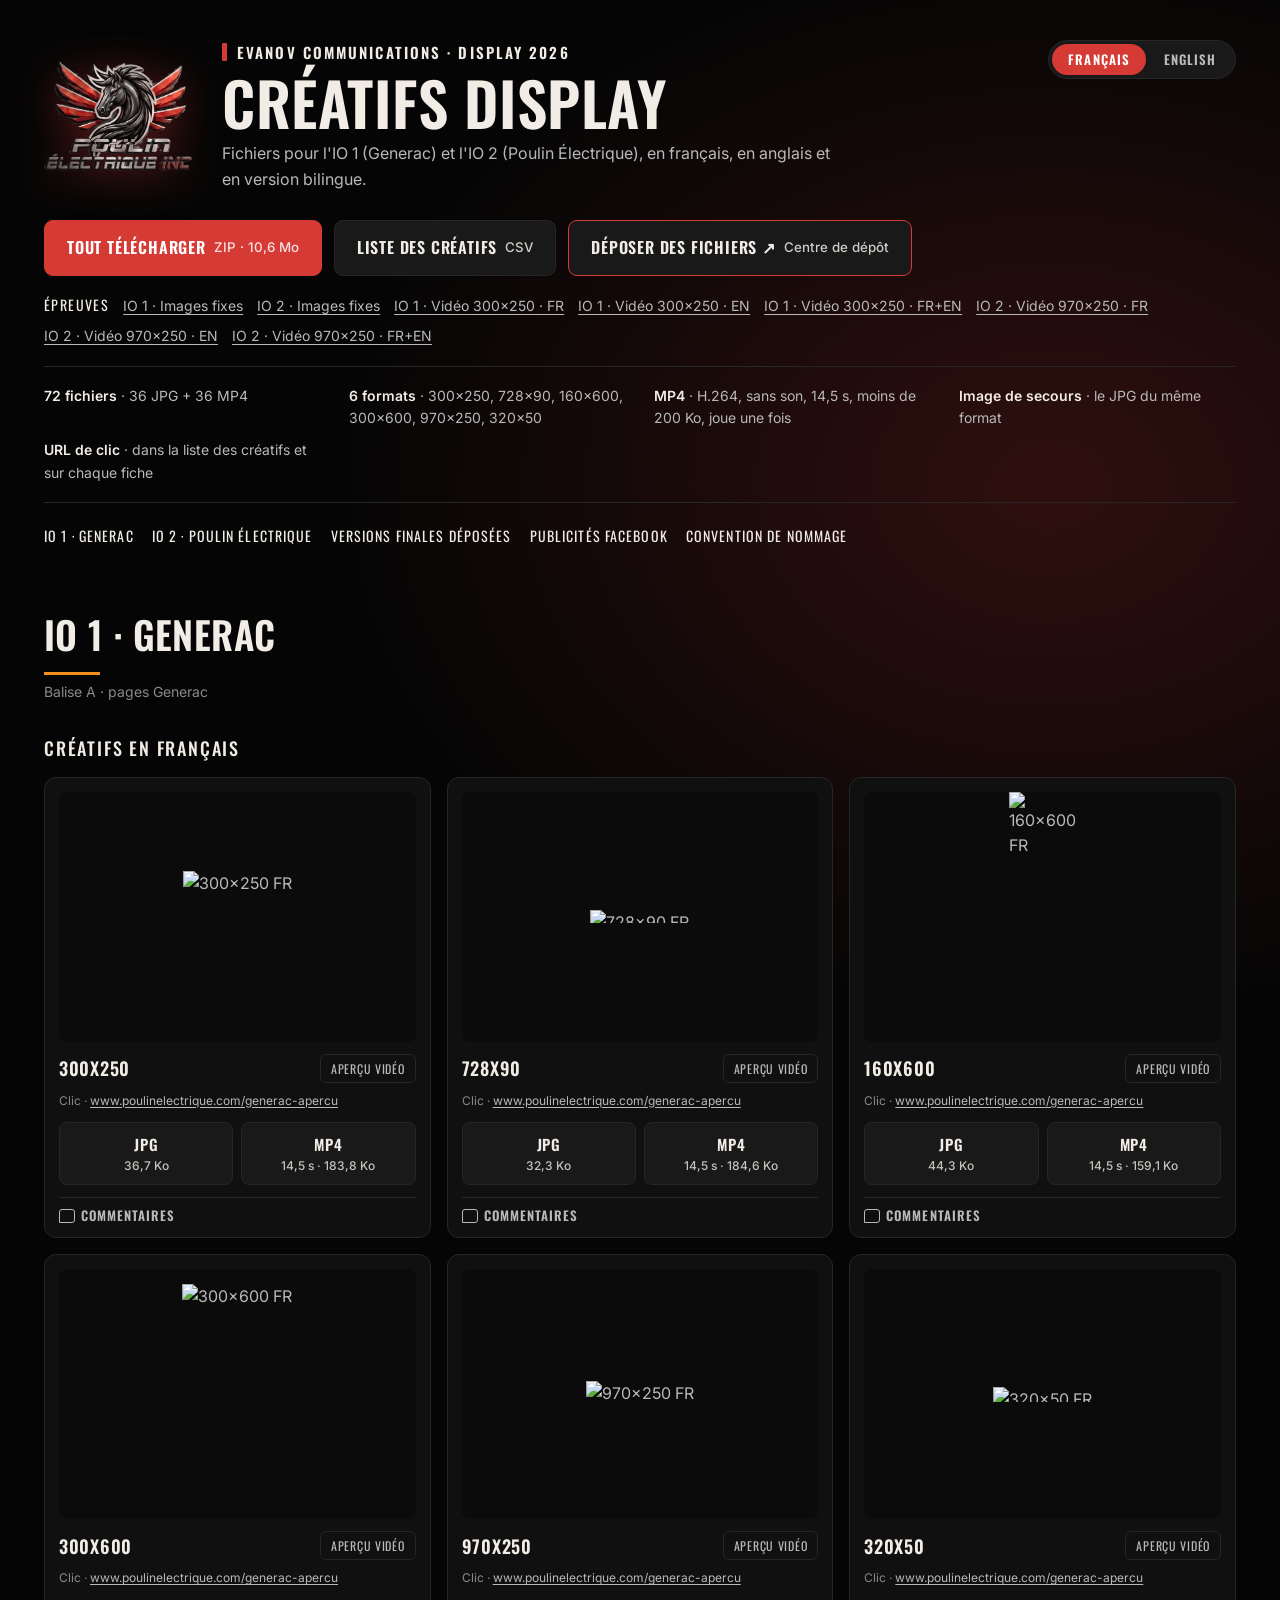
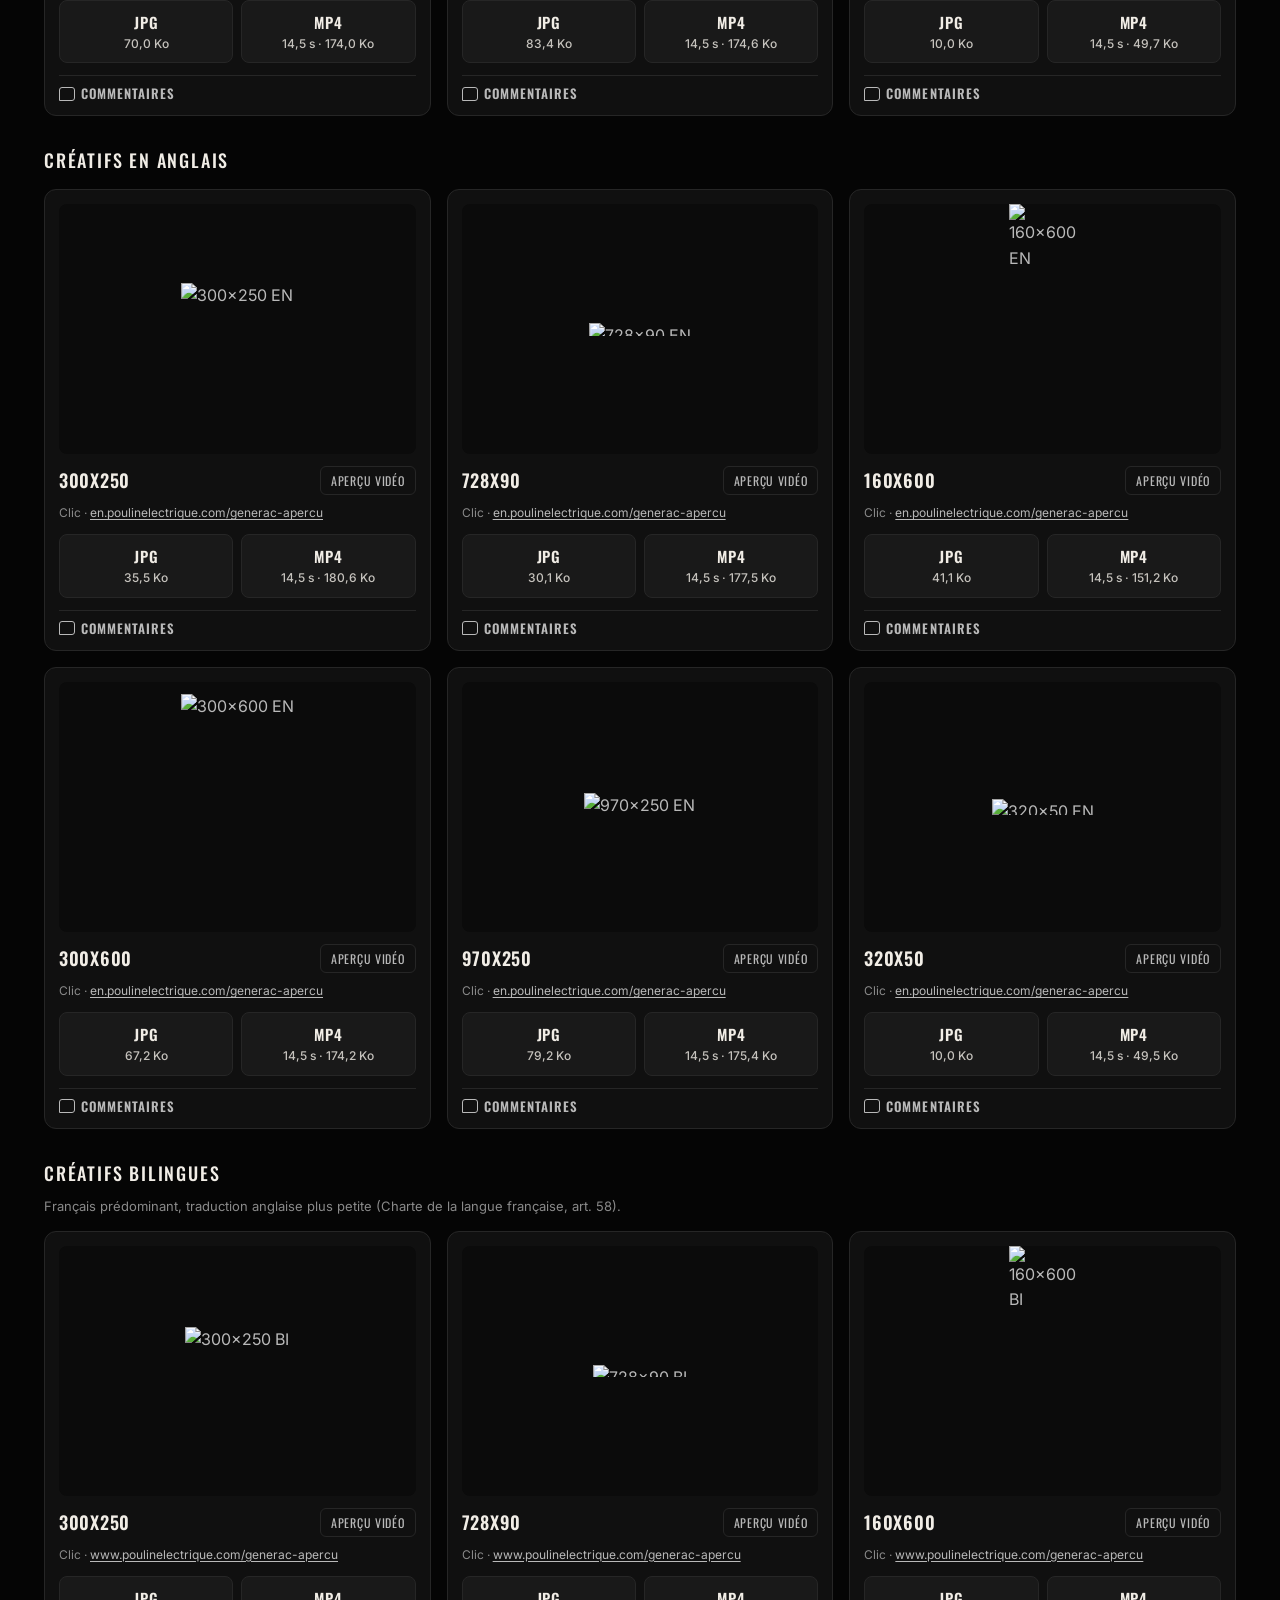
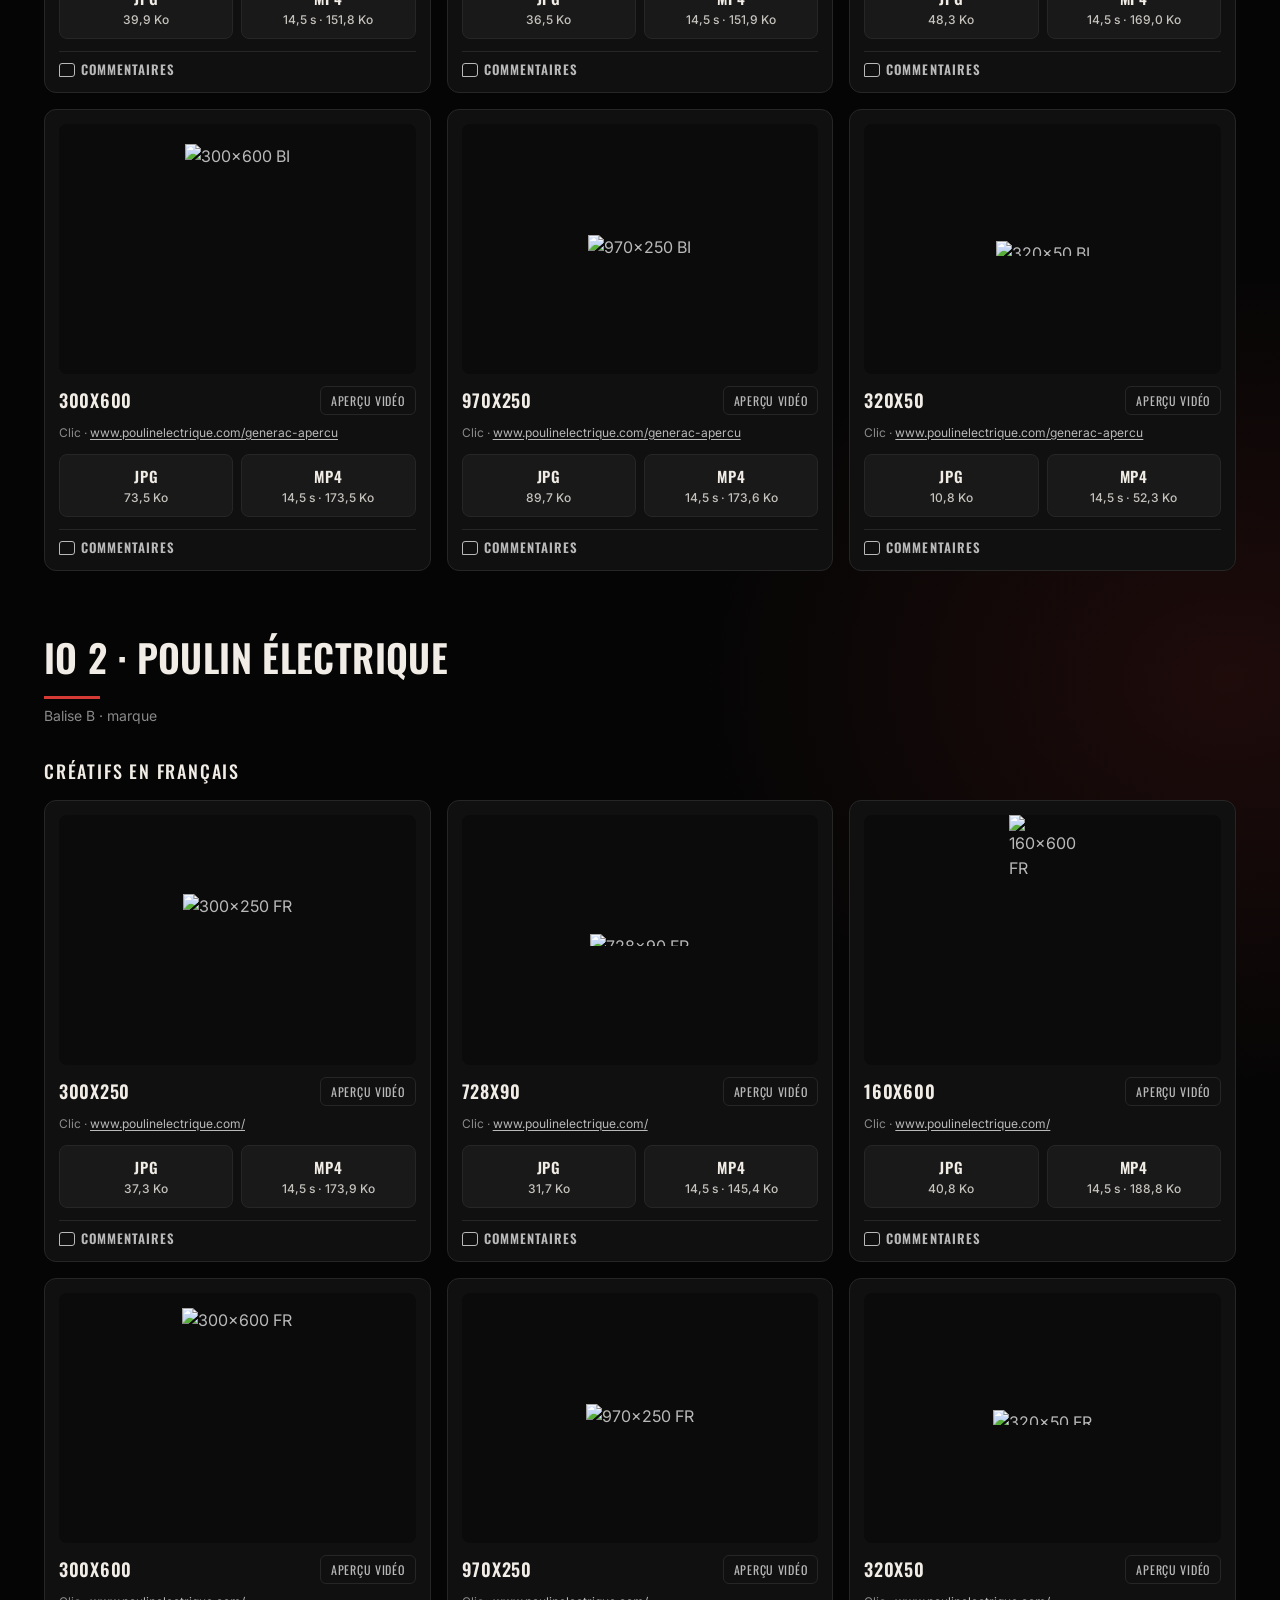
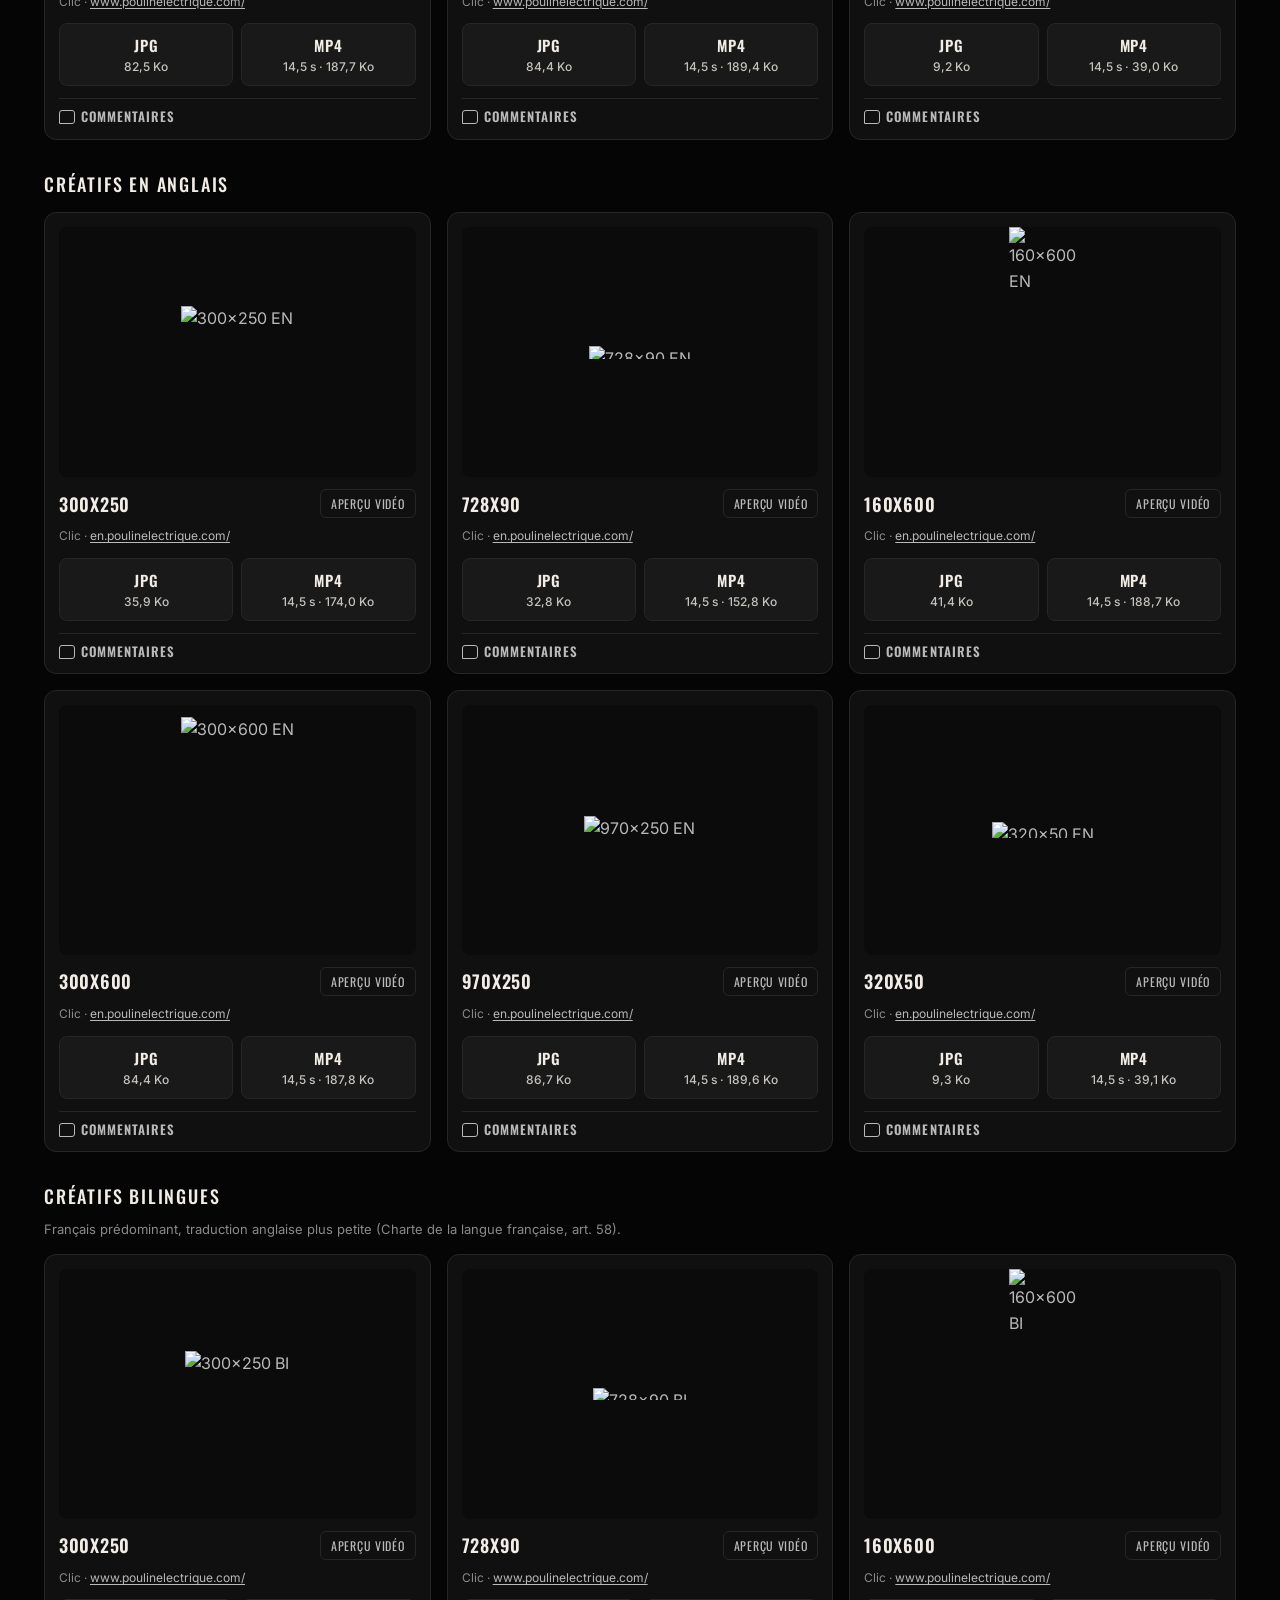
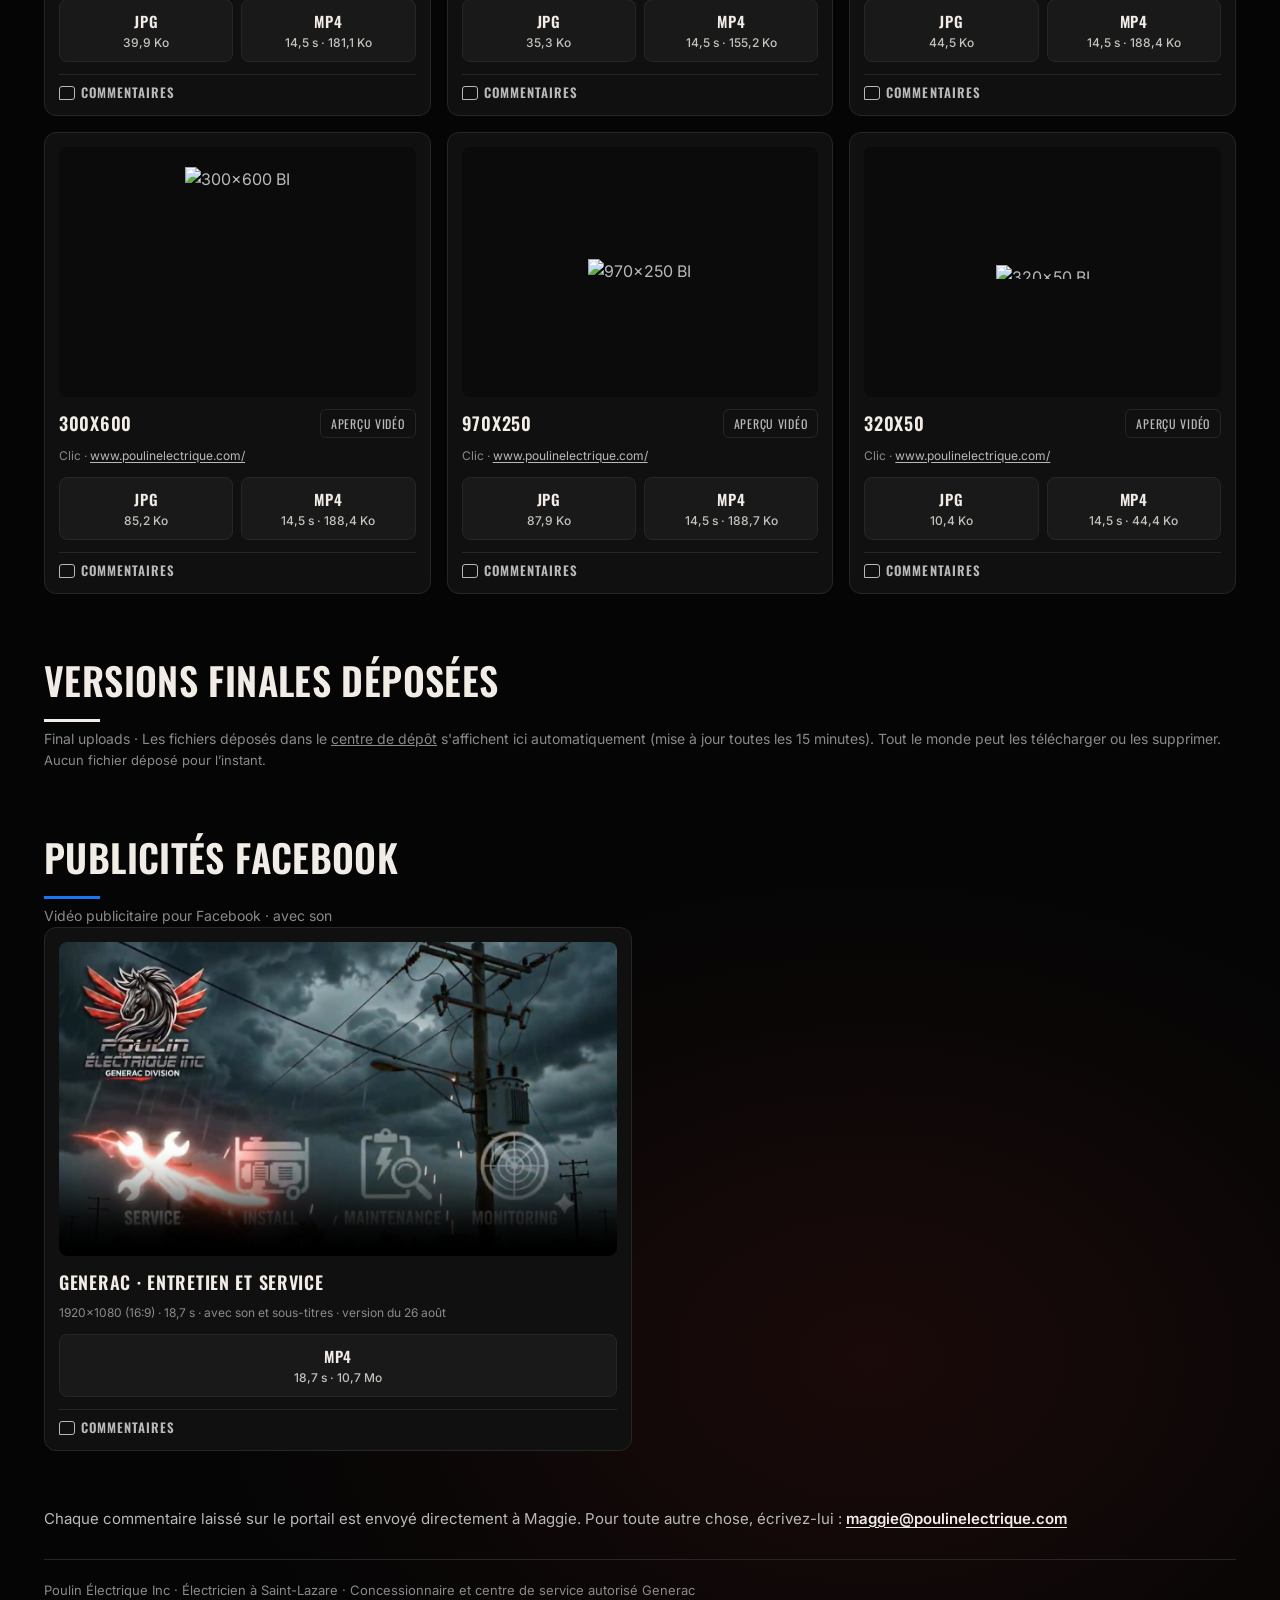
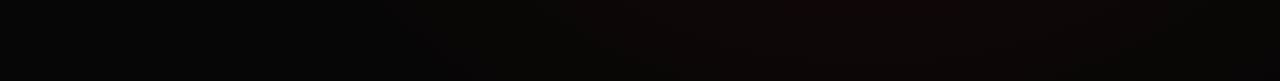
==== index.html @ f5dd73fe "Point the upload buttons and the sync to the new Nextcloud link Co-Authored-By: Claude Opus 5.5 <nor" ====
<!doctype html>
<html lang="fr-CA">
<head>
<meta charset="utf-8">
<meta name="viewport" content="width=device-width, initial-scale=1">
<meta name="robots" content="noindex, nofollow">
<title>Créatifs Evanov · Poulin Électrique Inc</title>
<link rel="alternate" hreflang="fr-CA" href="https://evanov.poulinelectrique.com/">
<link rel="alternate" hreflang="en-CA" href="https://evanov.poulinelectrique.com/en/">
<link rel="preconnect" href="https://fonts.googleapis.com">
<link rel="preconnect" href="https://fonts.gstatic.com" crossorigin>
<link href="https://fonts.googleapis.com/css2?family=Inter:wght@400;500;600&family=Oswald:wght@500;600&display=swap" rel="stylesheet">
<style>
:root{--pei-black:#050505;--pei-black-2:#0B0B0B;--pei-panel:#101010;--pei-panel-2:#161616;--pei-border:#262626;
--pei-red:#D63A34;--pei-red-dark:#B32B26;--pei-cream:#F1EDE6;--pei-text:#B9B9B9;--pei-muted:#8A8A8A;--gen-logo:#F48F20}
*{box-sizing:border-box;margin:0;padding:0}
[hidden]{display:none!important}
html{background:var(--pei-black)}
body{min-height:100vh;color:var(--pei-text);font:16px/1.6 Inter,system-ui,sans-serif;background:
 radial-gradient(1200px 900px at 82% 6%,rgba(214,58,52,.20),transparent 60%),
 radial-gradient(900px 700px at 96% 48%,rgba(214,58,52,.12),transparent 60%),
 radial-gradient(1100px 800px at 68% 96%,rgba(214,58,52,.10),transparent 60%),var(--pei-black);background-attachment:scroll}
a{color:inherit}
.wrap{max-width:1240px;margin:0 auto;padding:40px 24px 80px}
h1,h2,h3,.size,.btn,.dl a,.play{font-family:Oswald,sans-serif;text-transform:uppercase;letter-spacing:.01em}
.top{display:flex;gap:28px;align-items:center;flex-wrap:wrap;margin-bottom:28px}
.top img{width:150px;height:auto;filter:drop-shadow(0 6px 22px rgba(214,58,52,.35))}
.kicker{font-family:Oswald,sans-serif;font-weight:600;font-size:15px;letter-spacing:.14em;text-transform:uppercase;color:var(--pei-cream);display:flex;align-items:center;gap:10px}
.kicker::before{content:"";width:5px;height:18px;background:var(--pei-red);border-radius:1px}
h1{font-weight:600;color:var(--pei-cream);font-size:clamp(34px,5vw,60px);line-height:1.05;margin:6px 0 8px}
.lead{max-width:62ch;color:var(--pei-text)}
.en{color:var(--pei-muted)}
.actions{display:flex;flex-wrap:wrap;gap:12px;margin:26px 0 18px}
.btn{display:inline-flex;align-items:center;gap:8px;padding:14px 22px;border-radius:9px;font-weight:600;letter-spacing:.05em;font-size:16px;text-decoration:none;border:1px solid var(--pei-border);background:#191919;color:var(--pei-cream);transition:background .15s}
.btn:hover{background:var(--pei-panel-2)}
.btn.primary{background:var(--pei-red);border-color:var(--pei-red);color:#fff}
.btn.primary:hover{background:var(--pei-red-dark)}
.btn.upload-btn{border-color:var(--pei-red)}
.btn small{font-family:Inter,sans-serif;text-transform:none;letter-spacing:0;font-weight:500;opacity:.85}
.specs{display:grid;grid-template-columns:repeat(auto-fit,minmax(230px,1fr));gap:10px 28px;margin:8px 0 8px;padding:18px 0;border-top:1px solid var(--pei-border);border-bottom:1px solid var(--pei-border);list-style:none;font-size:14px}
.specs b{color:var(--pei-cream);font-weight:600}
nav.jump{display:flex;flex-wrap:wrap;gap:8px 18px;margin:22px 0 0;font-family:Oswald,sans-serif;text-transform:uppercase;letter-spacing:.08em;font-size:14px}
nav.jump a{text-decoration:none;color:var(--pei-cream)} nav.jump a:hover{color:var(--pei-red)}
.io{margin-top:56px}
.io-head h2{color:var(--pei-cream);font-weight:600;font-size:clamp(26px,3vw,38px)}
#io1 .io-head h2::after{content:"";display:block;width:56px;height:3px;background:var(--gen-logo);margin-top:8px}
#io2 .io-head h2::after{content:"";display:block;width:56px;height:3px;background:var(--pei-red);margin-top:8px}
.io-head p{color:var(--pei-muted);font-size:14px;margin-top:6px}
.lang h3{color:var(--pei-cream);font-weight:500;font-size:18px;letter-spacing:.1em;margin:30px 0 14px}
.grid{display:grid;grid-template-columns:repeat(auto-fill,minmax(290px,1fr));gap:16px}
.card{background:var(--pei-panel);border:1px solid var(--pei-border);border-radius:12px;padding:14px;display:flex;flex-direction:column;gap:12px}
.frame{height:250px;display:flex;align-items:center;justify-content:center;background:var(--pei-black-2);border-radius:8px;overflow:hidden}
.frame img,.frame video{display:block;max-width:100%;max-height:100%;width:auto;height:auto}
.meta{display:flex;justify-content:space-between;align-items:center;gap:10px}
.size{color:var(--pei-cream);font-weight:600;font-size:18px;letter-spacing:.04em}
.play{background:none;border:1px solid var(--pei-border);color:var(--pei-text);border-radius:6px;padding:5px 10px;font-size:12px;letter-spacing:.06em;cursor:pointer}
.play:hover,.play[aria-pressed="true"]{border-color:var(--pei-red);color:var(--pei-cream)}
.play .en{color:inherit;opacity:.7}
.dl{display:grid;grid-template-columns:1fr 1fr;gap:8px}
.dl a{display:flex;flex-direction:column;align-items:center;padding:9px 6px;border-radius:8px;background:#191919;border:1px solid var(--pei-border);text-decoration:none;color:var(--pei-cream);font-weight:600;font-size:15px;letter-spacing:.05em;transition:background .15s}
.dl a:hover{background:var(--pei-red);border-color:var(--pei-red);color:#fff}
.dl .del{display:flex;flex-direction:column;align-items:center;padding:9px 6px;border-radius:8px;background:none;border:1px solid var(--pei-border);color:var(--pei-text);font:600 15px/1.6 Oswald,sans-serif;text-transform:uppercase;letter-spacing:.05em;cursor:pointer;transition:color .15s,border-color .15s}
.dl .del:hover{border-color:var(--pei-red);color:var(--pei-red)}
.dl .del:disabled{opacity:.6;cursor:default}
.dl small{font-family:Inter,sans-serif;text-transform:none;letter-spacing:0;font-weight:500;font-size:12px;color:inherit;opacity:.8}
a:focus-visible,button:focus-visible{outline:2px solid var(--pei-cream);outline-offset:3px}
footer{margin-top:28px;padding-top:20px;border-top:1px solid var(--pei-border);font-size:13px;color:var(--pei-muted)}
@media (max-width:640px){.btn{flex-direction:column;align-items:flex-start;gap:2px}.wrap{padding:28px 16px 64px}.top img{width:110px}.grid{grid-template-columns:1fr}.frame{height:220px}}

.lang-toggle{margin-left:auto;align-self:flex-start;display:inline-flex;gap:2px;padding:3px;border:1px solid var(--pei-border);background:#191919;border-radius:999px}
.lang-toggle a{flex:1;text-align:center;font:600 13px/1 Oswald,sans-serif;text-transform:uppercase;letter-spacing:.08em;color:var(--pei-text);text-decoration:none;border-radius:999px;padding:9px 16px;transition:background .15s,color .15s}
.lang-toggle a:hover{color:var(--pei-cream)}
.lang-toggle a[aria-current="page"]{background:var(--pei-red);color:#fff}
.contact-note{margin-top:56px;font-size:15px;color:var(--pei-text)}
.contact-note a{color:var(--pei-cream);font-weight:600;text-underline-offset:3px;overflow-wrap:anywhere}
.contact-note a:hover{color:var(--pei-red)}
@media (max-width:640px){.lang-toggle{width:100%;margin-left:0}}
.proofs{display:flex;flex-wrap:wrap;gap:8px 14px;align-items:baseline;margin:0 0 18px;font-size:14px}
.proofs span{font-family:Oswald,sans-serif;text-transform:uppercase;letter-spacing:.1em;color:var(--pei-cream)}
.proofs a{color:var(--pei-text);text-underline-offset:3px}
.proofs a:hover{color:var(--pei-cream)}
.click{font-size:12px;color:var(--pei-muted);overflow-wrap:anywhere;margin-top:-4px}
.click a{color:var(--pei-text);text-underline-offset:2px}
.note{font-size:13px;color:var(--pei-muted);margin:-6px 0 14px}
#final .io-head h2::after{content:"";display:block;width:56px;height:3px;background:var(--pei-cream);margin-top:8px}
#facebook .io-head h2::after{content:"";display:block;width:56px;height:3px;background:#1877F2;margin-top:8px}
.grid.wide{grid-template-columns:repeat(auto-fill,minmax(min(100%,460px),1fr))}
.grid>.note{grid-column:1/-1;margin:0}
.frame.wide{height:auto;aspect-ratio:16/9}
.frame.wide video{width:100%;height:100%;object-fit:contain}
.frame .ext{font:600 30px/1 Oswald,sans-serif;text-transform:uppercase;letter-spacing:.06em;color:var(--pei-muted)}
.fname{color:var(--pei-cream);font-weight:600;font-size:15px;overflow-wrap:anywhere}
.finfo{font-size:12px;color:var(--pei-muted);margin-top:-6px}
.dl.one{grid-template-columns:1fr}
</style>
<link rel="stylesheet" href="assets/comments.css">
<script>
// Language: ?lang=fr|en first, then the choice saved by the toggle, otherwise French.
(() => {
  let l = new URLSearchParams(location.search).get('lang');
  if (l !== 'fr' && l !== 'en') try { l = localStorage.getItem('evanov-lang'); } catch (e) {}
  if (l === 'en') location.replace('en/' + location.hash);
})();
</script>
</head>
<body>
<main class="wrap">
  <div class="top">
    <img src="assets/PEI_Logo-Horse.png" alt="Poulin Électrique Inc">
    <div>
      <p class="kicker">Evanov Communications · Display 2026</p>
      <h1>Créatifs display</h1>
      <p class="lead">Fichiers pour l'IO 1 (Generac) et l'IO 2 (Poulin Électrique), en français, en anglais et en version bilingue.</p>
    </div>
    <nav class="lang-toggle" aria-label="Langue / Language">
      <a href="./" hreflang="fr" lang="fr" data-lang="fr" aria-current="page">Français</a>
      <a href="en/" hreflang="en" lang="en" data-lang="en">English</a>
    </nav>
  </div>

  <div class="actions">
    <a class="btn primary" href="PEI_Evanov_Display_2026-10.zip" download>Tout télécharger <small>ZIP · 10,6 Mo</small></a>
    <a class="btn" href="PEI_Evanov_FR_CreativeList.csv" download>Liste des créatifs <small>CSV</small></a>
    <a class="btn upload-btn" href="https://portail.poulinelectrique.com/s/enEReEKwoagQmYc" target="_blank" rel="noopener">Déposer des fichiers ↗ <small>Centre de dépôt</small></a>
  </div>
  <p class="proofs"><span>Épreuves</span> <a href="Proofs/PEI_IO1-Generac_Proof-Static.jpg" target="_blank" rel="noopener">IO 1 · Images fixes</a> <a href="Proofs/PEI_IO2-Poulin_Proof-Static.jpg" target="_blank" rel="noopener">IO 2 · Images fixes</a> <a href="Proofs/PEI_IO1-Generac_FR_300x250_Proof-Video.jpg" target="_blank" rel="noopener">IO 1 · Vidéo 300x250 · FR</a> <a href="Proofs/PEI_IO1-Generac_EN_300x250_Proof-Video.jpg" target="_blank" rel="noopener">IO 1 · Vidéo 300x250 · EN</a> <a href="Proofs/PEI_IO1-Generac_BI_300x250_Proof-Video.jpg" target="_blank" rel="noopener">IO 1 · Vidéo 300x250 · FR+EN</a> <a href="Proofs/PEI_IO2-Poulin_FR_970x250_Proof-Video.jpg" target="_blank" rel="noopener">IO 2 · Vidéo 970x250 · FR</a> <a href="Proofs/PEI_IO2-Poulin_EN_970x250_Proof-Video.jpg" target="_blank" rel="noopener">IO 2 · Vidéo 970x250 · EN</a> <a href="Proofs/PEI_IO2-Poulin_BI_970x250_Proof-Video.jpg" target="_blank" rel="noopener">IO 2 · Vidéo 970x250 · FR+EN</a></p>

  <ul class="specs"><li><b>72 fichiers</b> · 36 JPG + 36 MP4</li><li><b>6 formats</b> · 300×250, 728×90, 160×600, 300×600, 970×250, 320×50</li><li><b>MP4</b> · H.264, sans son, 14,5 s, moins de 200 Ko, joue une fois</li><li><b>Image de secours</b> · le JPG du même format</li><li><b>URL de clic</b> · dans la liste des créatifs et sur chaque fiche</li></ul>

  <nav class="jump" aria-label="Sections"><a href="#io1">IO 1 · Generac</a><a href="#io2">IO 2 · Poulin Électrique</a><a href="#final">Versions finales déposées</a><a href="#facebook">Publicités Facebook</a><a href="versions-finales/#nommage">Convention de nommage</a></nav>

  <section class="io" id="io1">
    <header class="io-head"><h2>IO 1 · Generac</h2><p>Balise A · pages Generac</p></header>
    <section class="lang">
      <h3>Créatifs en français</h3>
      <div class="grid">
      <article class="card">
        <div class="frame">
          <img src="Static/IO1-Generac/PEI_IO1-Generac_FR_300x250.jpg" width="300" height="250" alt="300x250 FR" loading="lazy">
          <video src="Video-MP4/IO1-Generac/PEI_IO1-Generac_FR_300x250.mp4" poster="Static/IO1-Generac/PEI_IO1-Generac_FR_300x250.jpg" width="300" height="250" preload="none" muted playsinline controls hidden></video>
        </div>
        <div class="meta">
          <span class="size">300x250</span>
          <button class="play" type="button" aria-pressed="false">Aperçu vidéo</button>
        </div>
        <p class="click">Clic · <a href="https://www.poulinelectrique.com/generac-apercu?utm_source=evanov&amp;utm_medium=display&amp;utm_campaign=io1-generac-fr&amp;utm_content=static-300x250" target="_blank" rel="noopener">www.poulinelectrique.com/generac-apercu</a></p>
        <div class="dl">
          <a href="Static/IO1-Generac/PEI_IO1-Generac_FR_300x250.jpg" download>JPG <small>36,7 Ko</small></a>
          <a href="Video-MP4/IO1-Generac/PEI_IO1-Generac_FR_300x250.mp4" download>MP4 <small>14,5 s · 183,8 Ko</small></a>
        </div>
      </article>
      <article class="card">
        <div class="frame">
          <img src="Static/IO1-Generac/PEI_IO1-Generac_FR_728x90.jpg" width="728" height="90" alt="728x90 FR" loading="lazy">
          <video src="Video-MP4/IO1-Generac/PEI_IO1-Generac_FR_728x90.mp4" poster="Static/IO1-Generac/PEI_IO1-Generac_FR_728x90.jpg" width="728" height="90" preload="none" muted playsinline controls hidden></video>
        </div>
        <div class="meta">
          <span class="size">728x90</span>
          <button class="play" type="button" aria-pressed="false">Aperçu vidéo</button>
        </div>
        <p class="click">Clic · <a href="https://www.poulinelectrique.com/generac-apercu?utm_source=evanov&amp;utm_medium=display&amp;utm_campaign=io1-generac-fr&amp;utm_content=static-728x90" target="_blank" rel="noopener">www.poulinelectrique.com/generac-apercu</a></p>
        <div class="dl">
          <a href="Static/IO1-Generac/PEI_IO1-Generac_FR_728x90.jpg" download>JPG <small>32,3 Ko</small></a>
          <a href="Video-MP4/IO1-Generac/PEI_IO1-Generac_FR_728x90.mp4" download>MP4 <small>14,5 s · 184,6 Ko</small></a>
        </div>
      </article>
      <article class="card">
        <div class="frame">
          <img src="Static/IO1-Generac/PEI_IO1-Generac_FR_160x600.jpg" width="160" height="600" alt="160x600 FR" loading="lazy">
          <video src="Video-MP4/IO1-Generac/PEI_IO1-Generac_FR_160x600.mp4" poster="Static/IO1-Generac/PEI_IO1-Generac_FR_160x600.jpg" width="160" height="600" preload="none" muted playsinline controls hidden></video>
        </div>
        <div class="meta">
          <span class="size">160x600</span>
          <button class="play" type="button" aria-pressed="false">Aperçu vidéo</button>
        </div>
        <p class="click">Clic · <a href="https://www.poulinelectrique.com/generac-apercu?utm_source=evanov&amp;utm_medium=display&amp;utm_campaign=io1-generac-fr&amp;utm_content=static-160x600" target="_blank" rel="noopener">www.poulinelectrique.com/generac-apercu</a></p>
        <div class="dl">
          <a href="Static/IO1-Generac/PEI_IO1-Generac_FR_160x600.jpg" download>JPG <small>44,3 Ko</small></a>
          <a href="Video-MP4/IO1-Generac/PEI_IO1-Generac_FR_160x600.mp4" download>MP4 <small>14,5 s · 159,1 Ko</small></a>
        </div>
      </article>
      <article class="card">
        <div class="frame">
          <img src="Static/IO1-Generac/PEI_IO1-Generac_FR_300x600.jpg" width="300" height="600" alt="300x600 FR" loading="lazy">
          <video src="Video-MP4/IO1-Generac/PEI_IO1-Generac_FR_300x600.mp4" poster="Static/IO1-Generac/PEI_IO1-Generac_FR_300x600.jpg" width="300" height="600" preload="none" muted playsinline controls hidden></video>
        </div>
        <div class="meta">
          <span class="size">300x600</span>
          <button class="play" type="button" aria-pressed="false">Aperçu vidéo</button>
        </div>
        <p class="click">Clic · <a href="https://www.poulinelectrique.com/generac-apercu?utm_source=evanov&amp;utm_medium=display&amp;utm_campaign=io1-generac-fr&amp;utm_content=static-300x600" target="_blank" rel="noopener">www.poulinelectrique.com/generac-apercu</a></p>
        <div class="dl">
          <a href="Static/IO1-Generac/PEI_IO1-Generac_FR_300x600.jpg" download>JPG <small>70,0 Ko</small></a>
          <a href="Video-MP4/IO1-Generac/PEI_IO1-Generac_FR_300x600.mp4" download>MP4 <small>14,5 s · 174,0 Ko</small></a>
        </div>
      </article>
      <article class="card">
        <div class="frame">
          <img src="Static/IO1-Generac/PEI_IO1-Generac_FR_970x250.jpg" width="970" height="250" alt="970x250 FR" loading="lazy">
          <video src="Video-MP4/IO1-Generac/PEI_IO1-Generac_FR_970x250.mp4" poster="Static/IO1-Generac/PEI_IO1-Generac_FR_970x250.jpg" width="970" height="250" preload="none" muted playsinline controls hidden></video>
        </div>
        <div class="meta">
          <span class="size">970x250</span>
          <button class="play" type="button" aria-pressed="false">Aperçu vidéo</button>
        </div>
        <p class="click">Clic · <a href="https://www.poulinelectrique.com/generac-apercu?utm_source=evanov&amp;utm_medium=display&amp;utm_campaign=io1-generac-fr&amp;utm_content=static-970x250" target="_blank" rel="noopener">www.poulinelectrique.com/generac-apercu</a></p>
        <div class="dl">
          <a href="Static/IO1-Generac/PEI_IO1-Generac_FR_970x250.jpg" download>JPG <small>83,4 Ko</small></a>
          <a href="Video-MP4/IO1-Generac/PEI_IO1-Generac_FR_970x250.mp4" download>MP4 <small>14,5 s · 174,6 Ko</small></a>
        </div>
      </article>
      <article class="card">
        <div class="frame">
          <img src="Static/IO1-Generac/PEI_IO1-Generac_FR_320x50.jpg" width="320" height="50" alt="320x50 FR" loading="lazy">
          <video src="Video-MP4/IO1-Generac/PEI_IO1-Generac_FR_320x50.mp4" poster="Static/IO1-Generac/PEI_IO1-Generac_FR_320x50.jpg" width="320" height="50" preload="none" muted playsinline controls hidden></video>
        </div>
        <div class="meta">
          <span class="size">320x50</span>
          <button class="play" type="button" aria-pressed="false">Aperçu vidéo</button>
        </div>
        <p class="click">Clic · <a href="https://www.poulinelectrique.com/generac-apercu?utm_source=evanov&amp;utm_medium=display&amp;utm_campaign=io1-generac-fr&amp;utm_content=static-320x50" target="_blank" rel="noopener">www.poulinelectrique.com/generac-apercu</a></p>
        <div class="dl">
          <a href="Static/IO1-Generac/PEI_IO1-Generac_FR_320x50.jpg" download>JPG <small>10,0 Ko</small></a>
          <a href="Video-MP4/IO1-Generac/PEI_IO1-Generac_FR_320x50.mp4" download>MP4 <small>14,5 s · 49,7 Ko</small></a>
        </div>
      </article>
      </div>
    </section>
    <section class="lang">
      <h3>Créatifs en anglais</h3>
      <div class="grid">
      <article class="card">
        <div class="frame">
          <img src="Static/IO1-Generac/PEI_IO1-Generac_EN_300x250.jpg" width="300" height="250" alt="300x250 EN" loading="lazy">
          <video src="Video-MP4/IO1-Generac/PEI_IO1-Generac_EN_300x250.mp4" poster="Static/IO1-Generac/PEI_IO1-Generac_EN_300x250.jpg" width="300" height="250" preload="none" muted playsinline controls hidden></video>
        </div>
        <div class="meta">
          <span class="size">300x250</span>
          <button class="play" type="button" aria-pressed="false">Aperçu vidéo</button>
        </div>
        <p class="click">Clic · <a href="https://en.poulinelectrique.com/generac-apercu?utm_source=evanov&amp;utm_medium=display&amp;utm_campaign=io1-generac-en&amp;utm_content=static-300x250" target="_blank" rel="noopener">en.poulinelectrique.com/generac-apercu</a></p>
        <div class="dl">
          <a href="Static/IO1-Generac/PEI_IO1-Generac_EN_300x250.jpg" download>JPG <small>35,5 Ko</small></a>
          <a href="Video-MP4/IO1-Generac/PEI_IO1-Generac_EN_300x250.mp4" download>MP4 <small>14,5 s · 180,6 Ko</small></a>
        </div>
      </article>
      <article class="card">
        <div class="frame">
          <img src="Static/IO1-Generac/PEI_IO1-Generac_EN_728x90.jpg" width="728" height="90" alt="728x90 EN" loading="lazy">
          <video src="Video-MP4/IO1-Generac/PEI_IO1-Generac_EN_728x90.mp4" poster="Static/IO1-Generac/PEI_IO1-Generac_EN_728x90.jpg" width="728" height="90" preload="none" muted playsinline controls hidden></video>
        </div>
        <div class="meta">
          <span class="size">728x90</span>
          <button class="play" type="button" aria-pressed="false">Aperçu vidéo</button>
        </div>
        <p class="click">Clic · <a href="https://en.poulinelectrique.com/generac-apercu?utm_source=evanov&amp;utm_medium=display&amp;utm_campaign=io1-generac-en&amp;utm_content=static-728x90" target="_blank" rel="noopener">en.poulinelectrique.com/generac-apercu</a></p>
        <div class="dl">
          <a href="Static/IO1-Generac/PEI_IO1-Generac_EN_728x90.jpg" download>JPG <small>30,1 Ko</small></a>
          <a href="Video-MP4/IO1-Generac/PEI_IO1-Generac_EN_728x90.mp4" download>MP4 <small>14,5 s · 177,5 Ko</small></a>
        </div>
      </article>
      <article class="card">
        <div class="frame">
          <img src="Static/IO1-Generac/PEI_IO1-Generac_EN_160x600.jpg" width="160" height="600" alt="160x600 EN" loading="lazy">
          <video src="Video-MP4/IO1-Generac/PEI_IO1-Generac_EN_160x600.mp4" poster="Static/IO1-Generac/PEI_IO1-Generac_EN_160x600.jpg" width="160" height="600" preload="none" muted playsinline controls hidden></video>
        </div>
        <div class="meta">
          <span class="size">160x600</span>
          <button class="play" type="button" aria-pressed="false">Aperçu vidéo</button>
        </div>
        <p class="click">Clic · <a href="https://en.poulinelectrique.com/generac-apercu?utm_source=evanov&amp;utm_medium=display&amp;utm_campaign=io1-generac-en&amp;utm_content=static-160x600" target="_blank" rel="noopener">en.poulinelectrique.com/generac-apercu</a></p>
        <div class="dl">
          <a href="Static/IO1-Generac/PEI_IO1-Generac_EN_160x600.jpg" download>JPG <small>41,1 Ko</small></a>
          <a href="Video-MP4/IO1-Generac/PEI_IO1-Generac_EN_160x600.mp4" download>MP4 <small>14,5 s · 151,2 Ko</small></a>
        </div>
      </article>
      <article class="card">
        <div class="frame">
          <img src="Static/IO1-Generac/PEI_IO1-Generac_EN_300x600.jpg" width="300" height="600" alt="300x600 EN" loading="lazy">
          <video src="Video-MP4/IO1-Generac/PEI_IO1-Generac_EN_300x600.mp4" poster="Static/IO1-Generac/PEI_IO1-Generac_EN_300x600.jpg" width="300" height="600" preload="none" muted playsinline controls hidden></video>
        </div>
        <div class="meta">
          <span class="size">300x600</span>
          <button class="play" type="button" aria-pressed="false">Aperçu vidéo</button>
        </div>
        <p class="click">Clic · <a href="https://en.poulinelectrique.com/generac-apercu?utm_source=evanov&amp;utm_medium=display&amp;utm_campaign=io1-generac-en&amp;utm_content=static-300x600" target="_blank" rel="noopener">en.poulinelectrique.com/generac-apercu</a></p>
        <div class="dl">
          <a href="Static/IO1-Generac/PEI_IO1-Generac_EN_300x600.jpg" download>JPG <small>67,2 Ko</small></a>
          <a href="Video-MP4/IO1-Generac/PEI_IO1-Generac_EN_300x600.mp4" download>MP4 <small>14,5 s · 174,2 Ko</small></a>
        </div>
      </article>
      <article class="card">
        <div class="frame">
          <img src="Static/IO1-Generac/PEI_IO1-Generac_EN_970x250.jpg" width="970" height="250" alt="970x250 EN" loading="lazy">
          <video src="Video-MP4/IO1-Generac/PEI_IO1-Generac_EN_970x250.mp4" poster="Static/IO1-Generac/PEI_IO1-Generac_EN_970x250.jpg" width="970" height="250" preload="none" muted playsinline controls hidden></video>
        </div>
        <div class="meta">
          <span class="size">970x250</span>
          <button class="play" type="button" aria-pressed="false">Aperçu vidéo</button>
        </div>
        <p class="click">Clic · <a href="https://en.poulinelectrique.com/generac-apercu?utm_source=evanov&amp;utm_medium=display&amp;utm_campaign=io1-generac-en&amp;utm_content=static-970x250" target="_blank" rel="noopener">en.poulinelectrique.com/generac-apercu</a></p>
        <div class="dl">
          <a href="Static/IO1-Generac/PEI_IO1-Generac_EN_970x250.jpg" download>JPG <small>79,2 Ko</small></a>
          <a href="Video-MP4/IO1-Generac/PEI_IO1-Generac_EN_970x250.mp4" download>MP4 <small>14,5 s · 175,4 Ko</small></a>
        </div>
      </article>
      <article class="card">
        <div class="frame">
          <img src="Static/IO1-Generac/PEI_IO1-Generac_EN_320x50.jpg" width="320" height="50" alt="320x50 EN" loading="lazy">
          <video src="Video-MP4/IO1-Generac/PEI_IO1-Generac_EN_320x50.mp4" poster="Static/IO1-Generac/PEI_IO1-Generac_EN_320x50.jpg" width="320" height="50" preload="none" muted playsinline controls hidden></video>
        </div>
        <div class="meta">
          <span class="size">320x50</span>
          <button class="play" type="button" aria-pressed="false">Aperçu vidéo</button>
        </div>
        <p class="click">Clic · <a href="https://en.poulinelectrique.com/generac-apercu?utm_source=evanov&amp;utm_medium=display&amp;utm_campaign=io1-generac-en&amp;utm_content=static-320x50" target="_blank" rel="noopener">en.poulinelectrique.com/generac-apercu</a></p>
        <div class="dl">
          <a href="Static/IO1-Generac/PEI_IO1-Generac_EN_320x50.jpg" download>JPG <small>10,0 Ko</small></a>
          <a href="Video-MP4/IO1-Generac/PEI_IO1-Generac_EN_320x50.mp4" download>MP4 <small>14,5 s · 49,5 Ko</small></a>
        </div>
      </article>
      </div>
    </section>
    <section class="lang">
      <h3>Créatifs bilingues</h3><p class="note">Français prédominant, traduction anglaise plus petite (Charte de la langue française, art. 58).</p>
      <div class="grid">
      <article class="card">
        <div class="frame">
          <img src="Static/IO1-Generac/PEI_IO1-Generac_BI_300x250.jpg" width="300" height="250" alt="300x250 BI" loading="lazy">
          <video src="Video-MP4/IO1-Generac/PEI_IO1-Generac_BI_300x250.mp4" poster="Static/IO1-Generac/PEI_IO1-Generac_BI_300x250.jpg" width="300" height="250" preload="none" muted playsinline controls hidden></video>
        </div>
        <div class="meta">
          <span class="size">300x250</span>
          <button class="play" type="button" aria-pressed="false">Aperçu vidéo</button>
        </div>
        <p class="click">Clic · <a href="https://www.poulinelectrique.com/generac-apercu?utm_source=evanov&amp;utm_medium=display&amp;utm_campaign=io1-generac-bi&amp;utm_content=static-300x250" target="_blank" rel="noopener">www.poulinelectrique.com/generac-apercu</a></p>
        <div class="dl">
          <a href="Static/IO1-Generac/PEI_IO1-Generac_BI_300x250.jpg" download>JPG <small>39,9 Ko</small></a>
          <a href="Video-MP4/IO1-Generac/PEI_IO1-Generac_BI_300x250.mp4" download>MP4 <small>14,5 s · 151,8 Ko</small></a>
        </div>
      </article>
      <article class="card">
        <div class="frame">
          <img src="Static/IO1-Generac/PEI_IO1-Generac_BI_728x90.jpg" width="728" height="90" alt="728x90 BI" loading="lazy">
          <video src="Video-MP4/IO1-Generac/PEI_IO1-Generac_BI_728x90.mp4" poster="Static/IO1-Generac/PEI_IO1-Generac_BI_728x90.jpg" width="728" height="90" preload="none" muted playsinline controls hidden></video>
        </div>
        <div class="meta">
          <span class="size">728x90</span>
          <button class="play" type="button" aria-pressed="false">Aperçu vidéo</button>
        </div>
        <p class="click">Clic · <a href="https://www.poulinelectrique.com/generac-apercu?utm_source=evanov&amp;utm_medium=display&amp;utm_campaign=io1-generac-bi&amp;utm_content=static-728x90" target="_blank" rel="noopener">www.poulinelectrique.com/generac-apercu</a></p>
        <div class="dl">
          <a href="Static/IO1-Generac/PEI_IO1-Generac_BI_728x90.jpg" download>JPG <small>36,5 Ko</small></a>
          <a href="Video-MP4/IO1-Generac/PEI_IO1-Generac_BI_728x90.mp4" download>MP4 <small>14,5 s · 151,9 Ko</small></a>
        </div>
      </article>
      <article class="card">
        <div class="frame">
          <img src="Static/IO1-Generac/PEI_IO1-Generac_BI_160x600.jpg" width="160" height="600" alt="160x600 BI" loading="lazy">
          <video src="Video-MP4/IO1-Generac/PEI_IO1-Generac_BI_160x600.mp4" poster="Static/IO1-Generac/PEI_IO1-Generac_BI_160x600.jpg" width="160" height="600" preload="none" muted playsinline controls hidden></video>
        </div>
        <div class="meta">
          <span class="size">160x600</span>
          <button class="play" type="button" aria-pressed="false">Aperçu vidéo</button>
        </div>
        <p class="click">Clic · <a href="https://www.poulinelectrique.com/generac-apercu?utm_source=evanov&amp;utm_medium=display&amp;utm_campaign=io1-generac-bi&amp;utm_content=static-160x600" target="_blank" rel="noopener">www.poulinelectrique.com/generac-apercu</a></p>
        <div class="dl">
          <a href="Static/IO1-Generac/PEI_IO1-Generac_BI_160x600.jpg" download>JPG <small>48,3 Ko</small></a>
          <a href="Video-MP4/IO1-Generac/PEI_IO1-Generac_BI_160x600.mp4" download>MP4 <small>14,5 s · 169,0 Ko</small></a>
        </div>
      </article>
      <article class="card">
        <div class="frame">
          <img src="Static/IO1-Generac/PEI_IO1-Generac_BI_300x600.jpg" width="300" height="600" alt="300x600 BI" loading="lazy">
          <video src="Video-MP4/IO1-Generac/PEI_IO1-Generac_BI_300x600.mp4" poster="Static/IO1-Generac/PEI_IO1-Generac_BI_300x600.jpg" width="300" height="600" preload="none" muted playsinline controls hidden></video>
        </div>
        <div class="meta">
          <span class="size">300x600</span>
          <button class="play" type="button" aria-pressed="false">Aperçu vidéo</button>
        </div>
        <p class="click">Clic · <a href="https://www.poulinelectrique.com/generac-apercu?utm_source=evanov&amp;utm_medium=display&amp;utm_campaign=io1-generac-bi&amp;utm_content=static-300x600" target="_blank" rel="noopener">www.poulinelectrique.com/generac-apercu</a></p>
        <div class="dl">
          <a href="Static/IO1-Generac/PEI_IO1-Generac_BI_300x600.jpg" download>JPG <small>73,5 Ko</small></a>
          <a href="Video-MP4/IO1-Generac/PEI_IO1-Generac_BI_300x600.mp4" download>MP4 <small>14,5 s · 173,5 Ko</small></a>
        </div>
      </article>
      <article class="card">
        <div class="frame">
          <img src="Static/IO1-Generac/PEI_IO1-Generac_BI_970x250.jpg" width="970" height="250" alt="970x250 BI" loading="lazy">
          <video src="Video-MP4/IO1-Generac/PEI_IO1-Generac_BI_970x250.mp4" poster="Static/IO1-Generac/PEI_IO1-Generac_BI_970x250.jpg" width="970" height="250" preload="none" muted playsinline controls hidden></video>
        </div>
        <div class="meta">
          <span class="size">970x250</span>
          <button class="play" type="button" aria-pressed="false">Aperçu vidéo</button>
        </div>
        <p class="click">Clic · <a href="https://www.poulinelectrique.com/generac-apercu?utm_source=evanov&amp;utm_medium=display&amp;utm_campaign=io1-generac-bi&amp;utm_content=static-970x250" target="_blank" rel="noopener">www.poulinelectrique.com/generac-apercu</a></p>
        <div class="dl">
          <a href="Static/IO1-Generac/PEI_IO1-Generac_BI_970x250.jpg" download>JPG <small>89,7 Ko</small></a>
          <a href="Video-MP4/IO1-Generac/PEI_IO1-Generac_BI_970x250.mp4" download>MP4 <small>14,5 s · 173,6 Ko</small></a>
        </div>
      </article>
      <article class="card">
        <div class="frame">
          <img src="Static/IO1-Generac/PEI_IO1-Generac_BI_320x50.jpg" width="320" height="50" alt="320x50 BI" loading="lazy">
          <video src="Video-MP4/IO1-Generac/PEI_IO1-Generac_BI_320x50.mp4" poster="Static/IO1-Generac/PEI_IO1-Generac_BI_320x50.jpg" width="320" height="50" preload="none" muted playsinline controls hidden></video>
        </div>
        <div class="meta">
          <span class="size">320x50</span>
          <button class="play" type="button" aria-pressed="false">Aperçu vidéo</button>
        </div>
        <p class="click">Clic · <a href="https://www.poulinelectrique.com/generac-apercu?utm_source=evanov&amp;utm_medium=display&amp;utm_campaign=io1-generac-bi&amp;utm_content=static-320x50" target="_blank" rel="noopener">www.poulinelectrique.com/generac-apercu</a></p>
        <div class="dl">
          <a href="Static/IO1-Generac/PEI_IO1-Generac_BI_320x50.jpg" download>JPG <small>10,8 Ko</small></a>
          <a href="Video-MP4/IO1-Generac/PEI_IO1-Generac_BI_320x50.mp4" download>MP4 <small>14,5 s · 52,3 Ko</small></a>
        </div>
      </article>
      </div>
    </section>
  </section>
  <section class="io" id="io2">
    <header class="io-head"><h2>IO 2 · Poulin Électrique</h2><p>Balise B · marque</p></header>
    <section class="lang">
      <h3>Créatifs en français</h3>
      <div class="grid">
      <article class="card">
        <div class="frame">
          <img src="Static/IO2-Poulin/PEI_IO2-Poulin_FR_300x250.jpg" width="300" height="250" alt="300x250 FR" loading="lazy">
          <video src="Video-MP4/IO2-Poulin/PEI_IO2-Poulin_FR_300x250.mp4" poster="Static/IO2-Poulin/PEI_IO2-Poulin_FR_300x250.jpg" width="300" height="250" preload="none" muted playsinline controls hidden></video>
        </div>
        <div class="meta">
          <span class="size">300x250</span>
          <button class="play" type="button" aria-pressed="false">Aperçu vidéo</button>
        </div>
        <p class="click">Clic · <a href="https://www.poulinelectrique.com/?utm_source=evanov&amp;utm_medium=display&amp;utm_campaign=io2-marque-fr&amp;utm_content=static-300x250" target="_blank" rel="noopener">www.poulinelectrique.com/</a></p>
        <div class="dl">
          <a href="Static/IO2-Poulin/PEI_IO2-Poulin_FR_300x250.jpg" download>JPG <small>37,3 Ko</small></a>
          <a href="Video-MP4/IO2-Poulin/PEI_IO2-Poulin_FR_300x250.mp4" download>MP4 <small>14,5 s · 173,9 Ko</small></a>
        </div>
      </article>
      <article class="card">
        <div class="frame">
          <img src="Static/IO2-Poulin/PEI_IO2-Poulin_FR_728x90.jpg" width="728" height="90" alt="728x90 FR" loading="lazy">
          <video src="Video-MP4/IO2-Poulin/PEI_IO2-Poulin_FR_728x90.mp4" poster="Static/IO2-Poulin/PEI_IO2-Poulin_FR_728x90.jpg" width="728" height="90" preload="none" muted playsinline controls hidden></video>
        </div>
        <div class="meta">
          <span class="size">728x90</span>
          <button class="play" type="button" aria-pressed="false">Aperçu vidéo</button>
        </div>
        <p class="click">Clic · <a href="https://www.poulinelectrique.com/?utm_source=evanov&amp;utm_medium=display&amp;utm_campaign=io2-marque-fr&amp;utm_content=static-728x90" target="_blank" rel="noopener">www.poulinelectrique.com/</a></p>
        <div class="dl">
          <a href="Static/IO2-Poulin/PEI_IO2-Poulin_FR_728x90.jpg" download>JPG <small>31,7 Ko</small></a>
          <a href="Video-MP4/IO2-Poulin/PEI_IO2-Poulin_FR_728x90.mp4" download>MP4 <small>14,5 s · 145,4 Ko</small></a>
        </div>
      </article>
      <article class="card">
        <div class="frame">
          <img src="Static/IO2-Poulin/PEI_IO2-Poulin_FR_160x600.jpg" width="160" height="600" alt="160x600 FR" loading="lazy">
          <video src="Video-MP4/IO2-Poulin/PEI_IO2-Poulin_FR_160x600.mp4" poster="Static/IO2-Poulin/PEI_IO2-Poulin_FR_160x600.jpg" width="160" height="600" preload="none" muted playsinline controls hidden></video>
        </div>
        <div class="meta">
          <span class="size">160x600</span>
          <button class="play" type="button" aria-pressed="false">Aperçu vidéo</button>
        </div>
        <p class="click">Clic · <a href="https://www.poulinelectrique.com/?utm_source=evanov&amp;utm_medium=display&amp;utm_campaign=io2-marque-fr&amp;utm_content=static-160x600" target="_blank" rel="noopener">www.poulinelectrique.com/</a></p>
        <div class="dl">
          <a href="Static/IO2-Poulin/PEI_IO2-Poulin_FR_160x600.jpg" download>JPG <small>40,8 Ko</small></a>
          <a href="Video-MP4/IO2-Poulin/PEI_IO2-Poulin_FR_160x600.mp4" download>MP4 <small>14,5 s · 188,8 Ko</small></a>
        </div>
      </article>
      <article class="card">
        <div class="frame">
          <img src="Static/IO2-Poulin/PEI_IO2-Poulin_FR_300x600.jpg" width="300" height="600" alt="300x600 FR" loading="lazy">
          <video src="Video-MP4/IO2-Poulin/PEI_IO2-Poulin_FR_300x600.mp4" poster="Static/IO2-Poulin/PEI_IO2-Poulin_FR_300x600.jpg" width="300" height="600" preload="none" muted playsinline controls hidden></video>
        </div>
        <div class="meta">
          <span class="size">300x600</span>
          <button class="play" type="button" aria-pressed="false">Aperçu vidéo</button>
        </div>
        <p class="click">Clic · <a href="https://www.poulinelectrique.com/?utm_source=evanov&amp;utm_medium=display&amp;utm_campaign=io2-marque-fr&amp;utm_content=static-300x600" target="_blank" rel="noopener">www.poulinelectrique.com/</a></p>
        <div class="dl">
          <a href="Static/IO2-Poulin/PEI_IO2-Poulin_FR_300x600.jpg" download>JPG <small>82,5 Ko</small></a>
          <a href="Video-MP4/IO2-Poulin/PEI_IO2-Poulin_FR_300x600.mp4" download>MP4 <small>14,5 s · 187,7 Ko</small></a>
        </div>
      </article>
      <article class="card">
        <div class="frame">
          <img src="Static/IO2-Poulin/PEI_IO2-Poulin_FR_970x250.jpg" width="970" height="250" alt="970x250 FR" loading="lazy">
          <video src="Video-MP4/IO2-Poulin/PEI_IO2-Poulin_FR_970x250.mp4" poster="Static/IO2-Poulin/PEI_IO2-Poulin_FR_970x250.jpg" width="970" height="250" preload="none" muted playsinline controls hidden></video>
        </div>
        <div class="meta">
          <span class="size">970x250</span>
          <button class="play" type="button" aria-pressed="false">Aperçu vidéo</button>
        </div>
        <p class="click">Clic · <a href="https://www.poulinelectrique.com/?utm_source=evanov&amp;utm_medium=display&amp;utm_campaign=io2-marque-fr&amp;utm_content=static-970x250" target="_blank" rel="noopener">www.poulinelectrique.com/</a></p>
        <div class="dl">
          <a href="Static/IO2-Poulin/PEI_IO2-Poulin_FR_970x250.jpg" download>JPG <small>84,4 Ko</small></a>
          <a href="Video-MP4/IO2-Poulin/PEI_IO2-Poulin_FR_970x250.mp4" download>MP4 <small>14,5 s · 189,4 Ko</small></a>
        </div>
      </article>
      <article class="card">
        <div class="frame">
          <img src="Static/IO2-Poulin/PEI_IO2-Poulin_FR_320x50.jpg" width="320" height="50" alt="320x50 FR" loading="lazy">
          <video src="Video-MP4/IO2-Poulin/PEI_IO2-Poulin_FR_320x50.mp4" poster="Static/IO2-Poulin/PEI_IO2-Poulin_FR_320x50.jpg" width="320" height="50" preload="none" muted playsinline controls hidden></video>
        </div>
        <div class="meta">
          <span class="size">320x50</span>
          <button class="play" type="button" aria-pressed="false">Aperçu vidéo</button>
        </div>
        <p class="click">Clic · <a href="https://www.poulinelectrique.com/?utm_source=evanov&amp;utm_medium=display&amp;utm_campaign=io2-marque-fr&amp;utm_content=static-320x50" target="_blank" rel="noopener">www.poulinelectrique.com/</a></p>
        <div class="dl">
          <a href="Static/IO2-Poulin/PEI_IO2-Poulin_FR_320x50.jpg" download>JPG <small>9,2 Ko</small></a>
          <a href="Video-MP4/IO2-Poulin/PEI_IO2-Poulin_FR_320x50.mp4" download>MP4 <small>14,5 s · 39,0 Ko</small></a>
        </div>
      </article>
      </div>
    </section>
    <section class="lang">
      <h3>Créatifs en anglais</h3>
      <div class="grid">
      <article class="card">
        <div class="frame">
          <img src="Static/IO2-Poulin/PEI_IO2-Poulin_EN_300x250.jpg" width="300" height="250" alt="300x250 EN" loading="lazy">
          <video src="Video-MP4/IO2-Poulin/PEI_IO2-Poulin_EN_300x250.mp4" poster="Static/IO2-Poulin/PEI_IO2-Poulin_EN_300x250.jpg" width="300" height="250" preload="none" muted playsinline controls hidden></video>
        </div>
        <div class="meta">
          <span class="size">300x250</span>
          <button class="play" type="button" aria-pressed="false">Aperçu vidéo</button>
        </div>
        <p class="click">Clic · <a href="https://en.poulinelectrique.com/?utm_source=evanov&amp;utm_medium=display&amp;utm_campaign=io2-marque-en&amp;utm_content=static-300x250" target="_blank" rel="noopener">en.poulinelectrique.com/</a></p>
        <div class="dl">
          <a href="Static/IO2-Poulin/PEI_IO2-Poulin_EN_300x250.jpg" download>JPG <small>35,9 Ko</small></a>
          <a href="Video-MP4/IO2-Poulin/PEI_IO2-Poulin_EN_300x250.mp4" download>MP4 <small>14,5 s · 174,0 Ko</small></a>
        </div>
      </article>
      <article class="card">
        <div class="frame">
          <img src="Static/IO2-Poulin/PEI_IO2-Poulin_EN_728x90.jpg" width="728" height="90" alt="728x90 EN" loading="lazy">
          <video src="Video-MP4/IO2-Poulin/PEI_IO2-Poulin_EN_728x90.mp4" poster="Static/IO2-Poulin/PEI_IO2-Poulin_EN_728x90.jpg" width="728" height="90" preload="none" muted playsinline controls hidden></video>
        </div>
        <div class="meta">
          <span class="size">728x90</span>
          <button class="play" type="button" aria-pressed="false">Aperçu vidéo</button>
        </div>
        <p class="click">Clic · <a href="https://en.poulinelectrique.com/?utm_source=evanov&amp;utm_medium=display&amp;utm_campaign=io2-marque-en&amp;utm_content=static-728x90" target="_blank" rel="noopener">en.poulinelectrique.com/</a></p>
        <div class="dl">
          <a href="Static/IO2-Poulin/PEI_IO2-Poulin_EN_728x90.jpg" download>JPG <small>32,8 Ko</small></a>
          <a href="Video-MP4/IO2-Poulin/PEI_IO2-Poulin_EN_728x90.mp4" download>MP4 <small>14,5 s · 152,8 Ko</small></a>
        </div>
      </article>
      <article class="card">
        <div class="frame">
          <img src="Static/IO2-Poulin/PEI_IO2-Poulin_EN_160x600.jpg" width="160" height="600" alt="160x600 EN" loading="lazy">
          <video src="Video-MP4/IO2-Poulin/PEI_IO2-Poulin_EN_160x600.mp4" poster="Static/IO2-Poulin/PEI_IO2-Poulin_EN_160x600.jpg" width="160" height="600" preload="none" muted playsinline controls hidden></video>
        </div>
        <div class="meta">
          <span class="size">160x600</span>
          <button class="play" type="button" aria-pressed="false">Aperçu vidéo</button>
        </div>
        <p class="click">Clic · <a href="https://en.poulinelectrique.com/?utm_source=evanov&amp;utm_medium=display&amp;utm_campaign=io2-marque-en&amp;utm_content=static-160x600" target="_blank" rel="noopener">en.poulinelectrique.com/</a></p>
        <div class="dl">
          <a href="Static/IO2-Poulin/PEI_IO2-Poulin_EN_160x600.jpg" download>JPG <small>41,4 Ko</small></a>
          <a href="Video-MP4/IO2-Poulin/PEI_IO2-Poulin_EN_160x600.mp4" download>MP4 <small>14,5 s · 188,7 Ko</small></a>
        </div>
      </article>
      <article class="card">
        <div class="frame">
          <img src="Static/IO2-Poulin/PEI_IO2-Poulin_EN_300x600.jpg" width="300" height="600" alt="300x600 EN" loading="lazy">
          <video src="Video-MP4/IO2-Poulin/PEI_IO2-Poulin_EN_300x600.mp4" poster="Static/IO2-Poulin/PEI_IO2-Poulin_EN_300x600.jpg" width="300" height="600" preload="none" muted playsinline controls hidden></video>
        </div>
        <div class="meta">
          <span class="size">300x600</span>
          <button class="play" type="button" aria-pressed="false">Aperçu vidéo</button>
        </div>
        <p class="click">Clic · <a href="https://en.poulinelectrique.com/?utm_source=evanov&amp;utm_medium=display&amp;utm_campaign=io2-marque-en&amp;utm_content=static-300x600" target="_blank" rel="noopener">en.poulinelectrique.com/</a></p>
        <div class="dl">
          <a href="Static/IO2-Poulin/PEI_IO2-Poulin_EN_300x600.jpg" download>JPG <small>84,4 Ko</small></a>
          <a href="Video-MP4/IO2-Poulin/PEI_IO2-Poulin_EN_300x600.mp4" download>MP4 <small>14,5 s · 187,8 Ko</small></a>
        </div>
      </article>
      <article class="card">
        <div class="frame">
          <img src="Static/IO2-Poulin/PEI_IO2-Poulin_EN_970x250.jpg" width="970" height="250" alt="970x250 EN" loading="lazy">
          <video src="Video-MP4/IO2-Poulin/PEI_IO2-Poulin_EN_970x250.mp4" poster="Static/IO2-Poulin/PEI_IO2-Poulin_EN_970x250.jpg" width="970" height="250" preload="none" muted playsinline controls hidden></video>
        </div>
        <div class="meta">
          <span class="size">970x250</span>
          <button class="play" type="button" aria-pressed="false">Aperçu vidéo</button>
        </div>
        <p class="click">Clic · <a href="https://en.poulinelectrique.com/?utm_source=evanov&amp;utm_medium=display&amp;utm_campaign=io2-marque-en&amp;utm_content=static-970x250" target="_blank" rel="noopener">en.poulinelectrique.com/</a></p>
        <div class="dl">
          <a href="Static/IO2-Poulin/PEI_IO2-Poulin_EN_970x250.jpg" download>JPG <small>86,7 Ko</small></a>
          <a href="Video-MP4/IO2-Poulin/PEI_IO2-Poulin_EN_970x250.mp4" download>MP4 <small>14,5 s · 189,6 Ko</small></a>
        </div>
      </article>
      <article class="card">
        <div class="frame">
          <img src="Static/IO2-Poulin/PEI_IO2-Poulin_EN_320x50.jpg" width="320" height="50" alt="320x50 EN" loading="lazy">
          <video src="Video-MP4/IO2-Poulin/PEI_IO2-Poulin_EN_320x50.mp4" poster="Static/IO2-Poulin/PEI_IO2-Poulin_EN_320x50.jpg" width="320" height="50" preload="none" muted playsinline controls hidden></video>
        </div>
        <div class="meta">
          <span class="size">320x50</span>
          <button class="play" type="button" aria-pressed="false">Aperçu vidéo</button>
        </div>
        <p class="click">Clic · <a href="https://en.poulinelectrique.com/?utm_source=evanov&amp;utm_medium=display&amp;utm_campaign=io2-marque-en&amp;utm_content=static-320x50" target="_blank" rel="noopener">en.poulinelectrique.com/</a></p>
        <div class="dl">
          <a href="Static/IO2-Poulin/PEI_IO2-Poulin_EN_320x50.jpg" download>JPG <small>9,3 Ko</small></a>
          <a href="Video-MP4/IO2-Poulin/PEI_IO2-Poulin_EN_320x50.mp4" download>MP4 <small>14,5 s · 39,1 Ko</small></a>
        </div>
      </article>
      </div>
    </section>
    <section class="lang">
      <h3>Créatifs bilingues</h3><p class="note">Français prédominant, traduction anglaise plus petite (Charte de la langue française, art. 58).</p>
      <div class="grid">
      <article class="card">
        <div class="frame">
          <img src="Static/IO2-Poulin/PEI_IO2-Poulin_BI_300x250.jpg" width="300" height="250" alt="300x250 BI" loading="lazy">
          <video src="Video-MP4/IO2-Poulin/PEI_IO2-Poulin_BI_300x250.mp4" poster="Static/IO2-Poulin/PEI_IO2-Poulin_BI_300x250.jpg" width="300" height="250" preload="none" muted playsinline controls hidden></video>
        </div>
        <div class="meta">
          <span class="size">300x250</span>
          <button class="play" type="button" aria-pressed="false">Aperçu vidéo</button>
        </div>
        <p class="click">Clic · <a href="https://www.poulinelectrique.com/?utm_source=evanov&amp;utm_medium=display&amp;utm_campaign=io2-marque-bi&amp;utm_content=static-300x250" target="_blank" rel="noopener">www.poulinelectrique.com/</a></p>
        <div class="dl">
          <a href="Static/IO2-Poulin/PEI_IO2-Poulin_BI_300x250.jpg" download>JPG <small>39,9 Ko</small></a>
          <a href="Video-MP4/IO2-Poulin/PEI_IO2-Poulin_BI_300x250.mp4" download>MP4 <small>14,5 s · 181,1 Ko</small></a>
        </div>
      </article>
      <article class="card">
        <div class="frame">
          <img src="Static/IO2-Poulin/PEI_IO2-Poulin_BI_728x90.jpg" width="728" height="90" alt="728x90 BI" loading="lazy">
          <video src="Video-MP4/IO2-Poulin/PEI_IO2-Poulin_BI_728x90.mp4" poster="Static/IO2-Poulin/PEI_IO2-Poulin_BI_728x90.jpg" width="728" height="90" preload="none" muted playsinline controls hidden></video>
        </div>
        <div class="meta">
          <span class="size">728x90</span>
          <button class="play" type="button" aria-pressed="false">Aperçu vidéo</button>
        </div>
        <p class="click">Clic · <a href="https://www.poulinelectrique.com/?utm_source=evanov&amp;utm_medium=display&amp;utm_campaign=io2-marque-bi&amp;utm_content=static-728x90" target="_blank" rel="noopener">www.poulinelectrique.com/</a></p>
        <div class="dl">
          <a href="Static/IO2-Poulin/PEI_IO2-Poulin_BI_728x90.jpg" download>JPG <small>35,3 Ko</small></a>
          <a href="Video-MP4/IO2-Poulin/PEI_IO2-Poulin_BI_728x90.mp4" download>MP4 <small>14,5 s · 155,2 Ko</small></a>
        </div>
      </article>
      <article class="card">
        <div class="frame">
          <img src="Static/IO2-Poulin/PEI_IO2-Poulin_BI_160x600.jpg" width="160" height="600" alt="160x600 BI" loading="lazy">
          <video src="Video-MP4/IO2-Poulin/PEI_IO2-Poulin_BI_160x600.mp4" poster="Static/IO2-Poulin/PEI_IO2-Poulin_BI_160x600.jpg" width="160" height="600" preload="none" muted playsinline controls hidden></video>
        </div>
        <div class="meta">
          <span class="size">160x600</span>
          <button class="play" type="button" aria-pressed="false">Aperçu vidéo</button>
        </div>
        <p class="click">Clic · <a href="https://www.poulinelectrique.com/?utm_source=evanov&amp;utm_medium=display&amp;utm_campaign=io2-marque-bi&amp;utm_content=static-160x600" target="_blank" rel="noopener">www.poulinelectrique.com/</a></p>
        <div class="dl">
          <a href="Static/IO2-Poulin/PEI_IO2-Poulin_BI_160x600.jpg" download>JPG <small>44,5 Ko</small></a>
          <a href="Video-MP4/IO2-Poulin/PEI_IO2-Poulin_BI_160x600.mp4" download>MP4 <small>14,5 s · 188,4 Ko</small></a>
        </div>
      </article>
      <article class="card">
        <div class="frame">
          <img src="Static/IO2-Poulin/PEI_IO2-Poulin_BI_300x600.jpg" width="300" height="600" alt="300x600 BI" loading="lazy">
          <video src="Video-MP4/IO2-Poulin/PEI_IO2-Poulin_BI_300x600.mp4" poster="Static/IO2-Poulin/PEI_IO2-Poulin_BI_300x600.jpg" width="300" height="600" preload="none" muted playsinline controls hidden></video>
        </div>
        <div class="meta">
          <span class="size">300x600</span>
          <button class="play" type="button" aria-pressed="false">Aperçu vidéo</button>
        </div>
        <p class="click">Clic · <a href="https://www.poulinelectrique.com/?utm_source=evanov&amp;utm_medium=display&amp;utm_campaign=io2-marque-bi&amp;utm_content=static-300x600" target="_blank" rel="noopener">www.poulinelectrique.com/</a></p>
        <div class="dl">
          <a href="Static/IO2-Poulin/PEI_IO2-Poulin_BI_300x600.jpg" download>JPG <small>85,2 Ko</small></a>
          <a href="Video-MP4/IO2-Poulin/PEI_IO2-Poulin_BI_300x600.mp4" download>MP4 <small>14,5 s · 188,4 Ko</small></a>
        </div>
      </article>
      <article class="card">
        <div class="frame">
          <img src="Static/IO2-Poulin/PEI_IO2-Poulin_BI_970x250.jpg" width="970" height="250" alt="970x250 BI" loading="lazy">
          <video src="Video-MP4/IO2-Poulin/PEI_IO2-Poulin_BI_970x250.mp4" poster="Static/IO2-Poulin/PEI_IO2-Poulin_BI_970x250.jpg" width="970" height="250" preload="none" muted playsinline controls hidden></video>
        </div>
        <div class="meta">
          <span class="size">970x250</span>
          <button class="play" type="button" aria-pressed="false">Aperçu vidéo</button>
        </div>
        <p class="click">Clic · <a href="https://www.poulinelectrique.com/?utm_source=evanov&amp;utm_medium=display&amp;utm_campaign=io2-marque-bi&amp;utm_content=static-970x250" target="_blank" rel="noopener">www.poulinelectrique.com/</a></p>
        <div class="dl">
          <a href="Static/IO2-Poulin/PEI_IO2-Poulin_BI_970x250.jpg" download>JPG <small>87,9 Ko</small></a>
          <a href="Video-MP4/IO2-Poulin/PEI_IO2-Poulin_BI_970x250.mp4" download>MP4 <small>14,5 s · 188,7 Ko</small></a>
        </div>
      </article>
      <article class="card">
        <div class="frame">
          <img src="Static/IO2-Poulin/PEI_IO2-Poulin_BI_320x50.jpg" width="320" height="50" alt="320x50 BI" loading="lazy">
          <video src="Video-MP4/IO2-Poulin/PEI_IO2-Poulin_BI_320x50.mp4" poster="Static/IO2-Poulin/PEI_IO2-Poulin_BI_320x50.jpg" width="320" height="50" preload="none" muted playsinline controls hidden></video>
        </div>
        <div class="meta">
          <span class="size">320x50</span>
          <button class="play" type="button" aria-pressed="false">Aperçu vidéo</button>
        </div>
        <p class="click">Clic · <a href="https://www.poulinelectrique.com/?utm_source=evanov&amp;utm_medium=display&amp;utm_campaign=io2-marque-bi&amp;utm_content=static-320x50" target="_blank" rel="noopener">www.poulinelectrique.com/</a></p>
        <div class="dl">
          <a href="Static/IO2-Poulin/PEI_IO2-Poulin_BI_320x50.jpg" download>JPG <small>10,4 Ko</small></a>
          <a href="Video-MP4/IO2-Poulin/PEI_IO2-Poulin_BI_320x50.mp4" download>MP4 <small>14,5 s · 44,4 Ko</small></a>
        </div>
      </article>
      </div>
    </section>
  </section>

  <section class="io" id="final">
    <header class="io-head"><h2>Versions finales déposées</h2><p><span class="en">Final uploads</span> · Les fichiers déposés dans le <a href="versions-finales/">centre de dépôt</a> s'affichent ici automatiquement (mise à jour toutes les 15 minutes). Tout le monde peut les télécharger ou les supprimer.</p></header>
    <div class="grid" id="final-list" aria-live="polite"><p class="note">Chargement…</p></div>
  </section>

  <section class="io" id="facebook">
    <header class="io-head"><h2>Publicités Facebook</h2><p>Vidéo publicitaire pour Facebook · avec son</p></header>
    <div class="grid wide">
      <article class="card">
        <div class="frame wide">
          <video src="Facebook/PEI_FB-Generac-Service_EN_1920x1080_2026-08-26.mp4" poster="Facebook/PEI_FB-Generac-Service_EN_1280x720_Poster_2026-08-26.jpg" width="1920" height="1080" preload="none" playsinline controls></video>
        </div>
        <div class="meta"><span class="size">Generac · Entretien et service</span></div>
        <p class="finfo">1920×1080 (16:9) · 18,7 s · avec son et sous-titres · version du 26 août</p>
        <div class="dl one"><a href="Facebook/PEI_FB-Generac-Service_EN_1920x1080_2026-08-26.mp4" download>MP4 <small>18,7 s · 10,7 Mo</small></a></div>
      </article>
    </div>
  </section>

  <p class="contact-note" id="contact">Chaque commentaire laissé sur le portail est envoyé directement à Maggie. Pour toute autre chose, écrivez-lui&nbsp;: <a href="mailto:maggie@poulinelectrique.com?subject=Evanov%20%E2%80%93%20Cr%C3%A9atifs%20Poulin%20%C3%89lectrique">maggie@poulinelectrique.com</a></p>

  <footer>Poulin Électrique Inc · Électricien à Saint-Lazare · Concessionnaire et centre de service autorisé Generac</footer>
</main>
<script>
document.querySelectorAll('.card').forEach(c => {
  const b = c.querySelector('.play'), img = c.querySelector('img'), v = c.querySelector('video');
  if (!b) return;
  b.addEventListener('click', () => {
    const on = b.getAttribute('aria-pressed') !== 'true';
    b.setAttribute('aria-pressed', on);
    img.hidden = on; v.hidden = !on;
    if (on) { v.currentTime = 0; v.play().catch(() => {}); } else v.pause();
  });
});

// Remember the language picked with the toggle.
document.querySelectorAll('.lang-toggle a').forEach(a => a.addEventListener('click', () => {
  try { localStorage.setItem('evanov-lang', a.dataset.lang); } catch (e) {}
}));
</script>
<script src="assets/comments.js"></script>
<script>
// Final uploads: listed from Final-Uploads/manifest.json, which a GitHub job
// refreshes every 15 minutes from the Nextcloud upload folder.
(() => {
  const box = document.getElementById('final-list'), base = '';
  const T = {none: 'Aucun fichier déposé pour l\u2019instant.', err: 'La liste n\u2019est pas disponible pour le moment.', dl: 'Télécharger', open: 'Ouvrir ↗', del: 'Supprimer', deleting: 'Suppression\u2026', ask: 'Supprimer \u00AB %s \u00BB pour tout le monde? Le fichier sera retiré du portail et du Nextcloud.', delfail: 'Suppression impossible pour le moment. Réessayez ou écrivez à maggie@poulinelectrique.com.'};
  const el = (tag, cls, text) => {
    const e = document.createElement(tag);
    if (cls) e.className = cls;
    if (text) e.textContent = text;
    return e;
  };
  const size = n => {
    const s = n < 1e6 ? (n / 1e3).toFixed(1) + ' Ko' : (n / 1e6).toFixed(1) + ' Mo';
    return true ? s.replace('.', ',') : s;
  };
  const day = d => d ? new Date(d).toLocaleDateString('fr-CA', {year: 'numeric', month: 'long', day: 'numeric'}) : '';
  const say = t => { box.textContent = ''; box.append(el('p', 'note', t)); };
  const C = window.evanovComments;
  const gone = (it, deleted) => deleted.some(d => d.path === it.path
    && new Date(d.at) >= new Date(it.modified || 0));
  Promise.all([
    fetch(base + 'Final-Uploads/manifest.json', {cache: 'no-store'})
      .then(r => r.ok ? r.json() : Promise.reject()),
    C ? C.ready : Promise.resolve([])
  ])
    .then(([m, deleted]) => {
      const items = (m.items || []).filter(it => !gone(it, deleted));
      if (!items.length) return say(T.none);
      box.textContent = '';
      items.forEach(it => {
        const url = it.external ? it.url : base + it.url, type = it.type || '';
        const ext = (it.name.includes('.') ? it.name.split('.').pop() : 'file').toUpperCase();
        const card = el('article', 'card'), frame = el('div', 'frame');
        if (type.startsWith('image/')) {
          const i = el('img'); i.src = url; i.alt = it.name; i.loading = 'lazy'; frame.append(i);
        } else if (type.startsWith('video/') && !it.external) {
          const v = el('video'); v.src = url; v.controls = true; v.preload = 'metadata'; v.playsInline = true; frame.append(v);
        } else frame.append(el('span', 'ext', ext));
        const meta = el('div', 'meta'); meta.append(el('span', 'fname', it.name));
        const folder = it.path.includes('/') ? it.path.split('/').slice(0, -1).join(' / ') : '';
        const info = el('p', 'finfo', [folder, size(it.size), day(it.modified)].filter(Boolean).join(' · '));
        const dl = el('div', 'dl'), a = el('a', '', ext + ' ');
        a.href = url;
        if (it.external) { a.target = '_blank'; a.rel = 'noopener'; } else a.setAttribute('download', it.name);
        a.append(el('small', '', it.external ? T.open : T.dl + ' · ' + size(it.size)));
        const del = el('button', 'del', T.del + ' ');
        del.type = 'button';
        del.append(el('small', '', 'Pour tout le monde'));
        del.addEventListener('click', () => {
          if (!C || !confirm(T.ask.replace('%s', it.name))) return;
          del.disabled = true;
          del.firstChild.textContent = T.deleting + ' ';
          C.remove(it.path).then(ok => {
            if (!ok) {
              del.disabled = false;
              del.firstChild.textContent = T.del + ' ';
              return alert(T.delfail);
            }
            card.remove();
            if (!box.querySelector('.card')) say(T.none);
          });
        });
        dl.append(a, del);
        card.append(frame, meta, info, dl);
        box.append(card);
        if (C) C.attach(card, 'Final-Uploads/' + it.path);
      });
    })
    .catch(() => say(T.err));
})();
</script>
</body>
</html>
---- assets/comments.css ----
/* Comment box under each creative (assets/comments.js) */
.cmt{border-top:1px solid var(--pei-border);padding-top:10px;font-size:14px}
.cmt summary{cursor:pointer;list-style:none;display:flex;align-items:center;gap:6px;font:600 13px/1.2 Oswald,sans-serif;text-transform:uppercase;letter-spacing:.08em;color:var(--pei-text)}
.cmt summary::-webkit-details-marker{display:none}
.cmt summary::before{content:"";width:14px;height:12px;border:1.5px solid currentColor;border-radius:3px 3px 3px 0;flex:none}
.cmt summary:hover,.cmt[open] summary{color:var(--pei-cream)}
.cmt.has summary{color:var(--pei-cream)}
.cmt.has summary .n{color:var(--pei-red)}
.cmt-list{list-style:none;margin:10px 0 0;display:flex;flex-direction:column;gap:8px}
.cmt-list li{background:var(--pei-black-2);border:1px solid var(--pei-border);border-radius:8px;padding:8px 10px}
.cmt-list li.empty{background:none;border:0;padding:0;color:var(--pei-muted);font-size:13px}
.cmt-list .who{font-size:12px;color:var(--pei-muted)}
.cmt-list .who b{color:var(--pei-cream);font-weight:600}
.cmt-list .txt{white-space:pre-wrap;overflow-wrap:anywhere;color:var(--pei-text);margin-top:2px}
.cmt-form{display:grid;gap:8px;margin-top:10px}
.cmt-form input,.cmt-form textarea{width:100%;font:14px/1.4 Inter,system-ui,sans-serif;color:var(--pei-cream);background:var(--pei-black-2);border:1px solid var(--pei-border);border-radius:8px;padding:8px 10px}
.cmt-form textarea{resize:vertical;min-height:70px}
.cmt-form input:focus,.cmt-form textarea:focus{outline:2px solid var(--pei-red);outline-offset:0;border-color:transparent}
.cmt-form .hp{position:absolute;left:-9999px;width:1px;height:1px;opacity:0}
.cmt-form button{justify-self:start;font:600 13px/1 Oswald,sans-serif;text-transform:uppercase;letter-spacing:.08em;color:#fff;background:var(--pei-red);border:1px solid var(--pei-red);border-radius:8px;padding:10px 16px;cursor:pointer}
.cmt-form button:hover{background:var(--pei-red-dark)}
.cmt-form button:disabled{opacity:.6;cursor:default}
.cmt-status{font-size:12px;color:var(--pei-muted);min-height:1em}
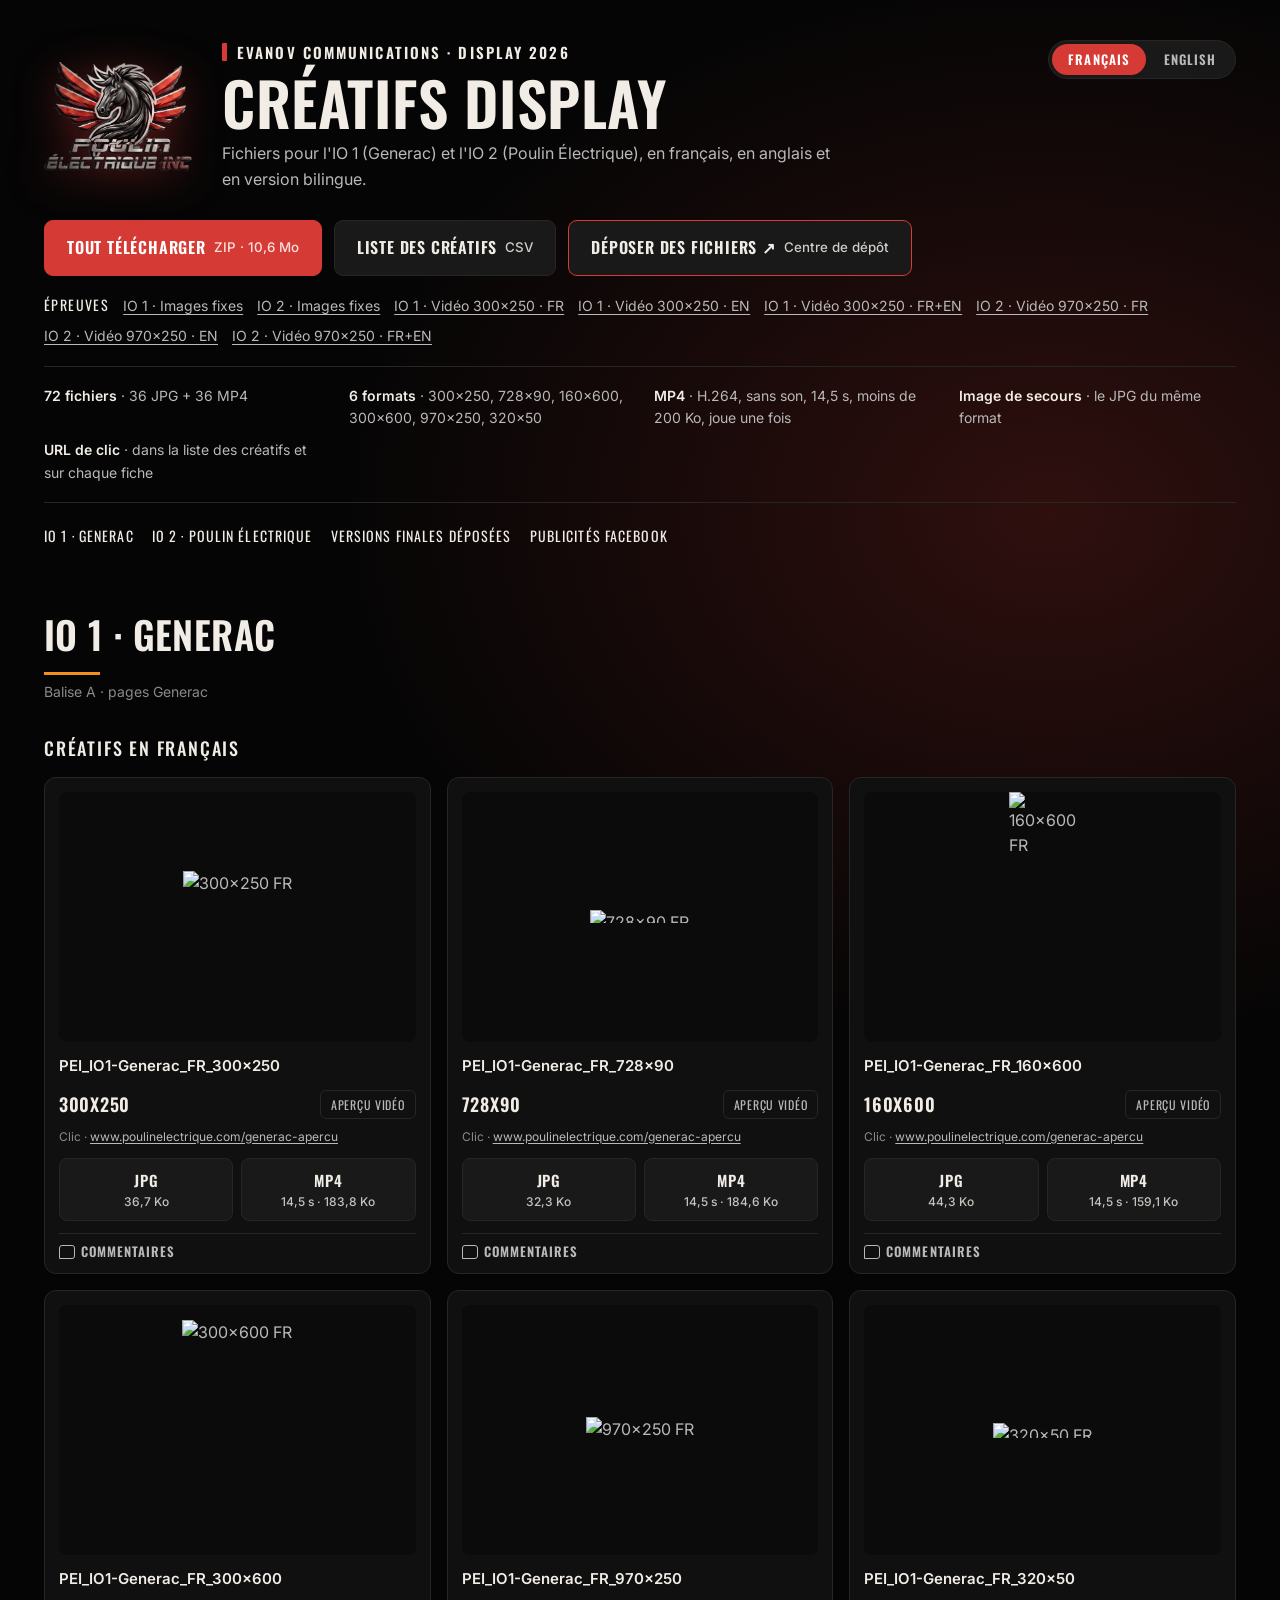
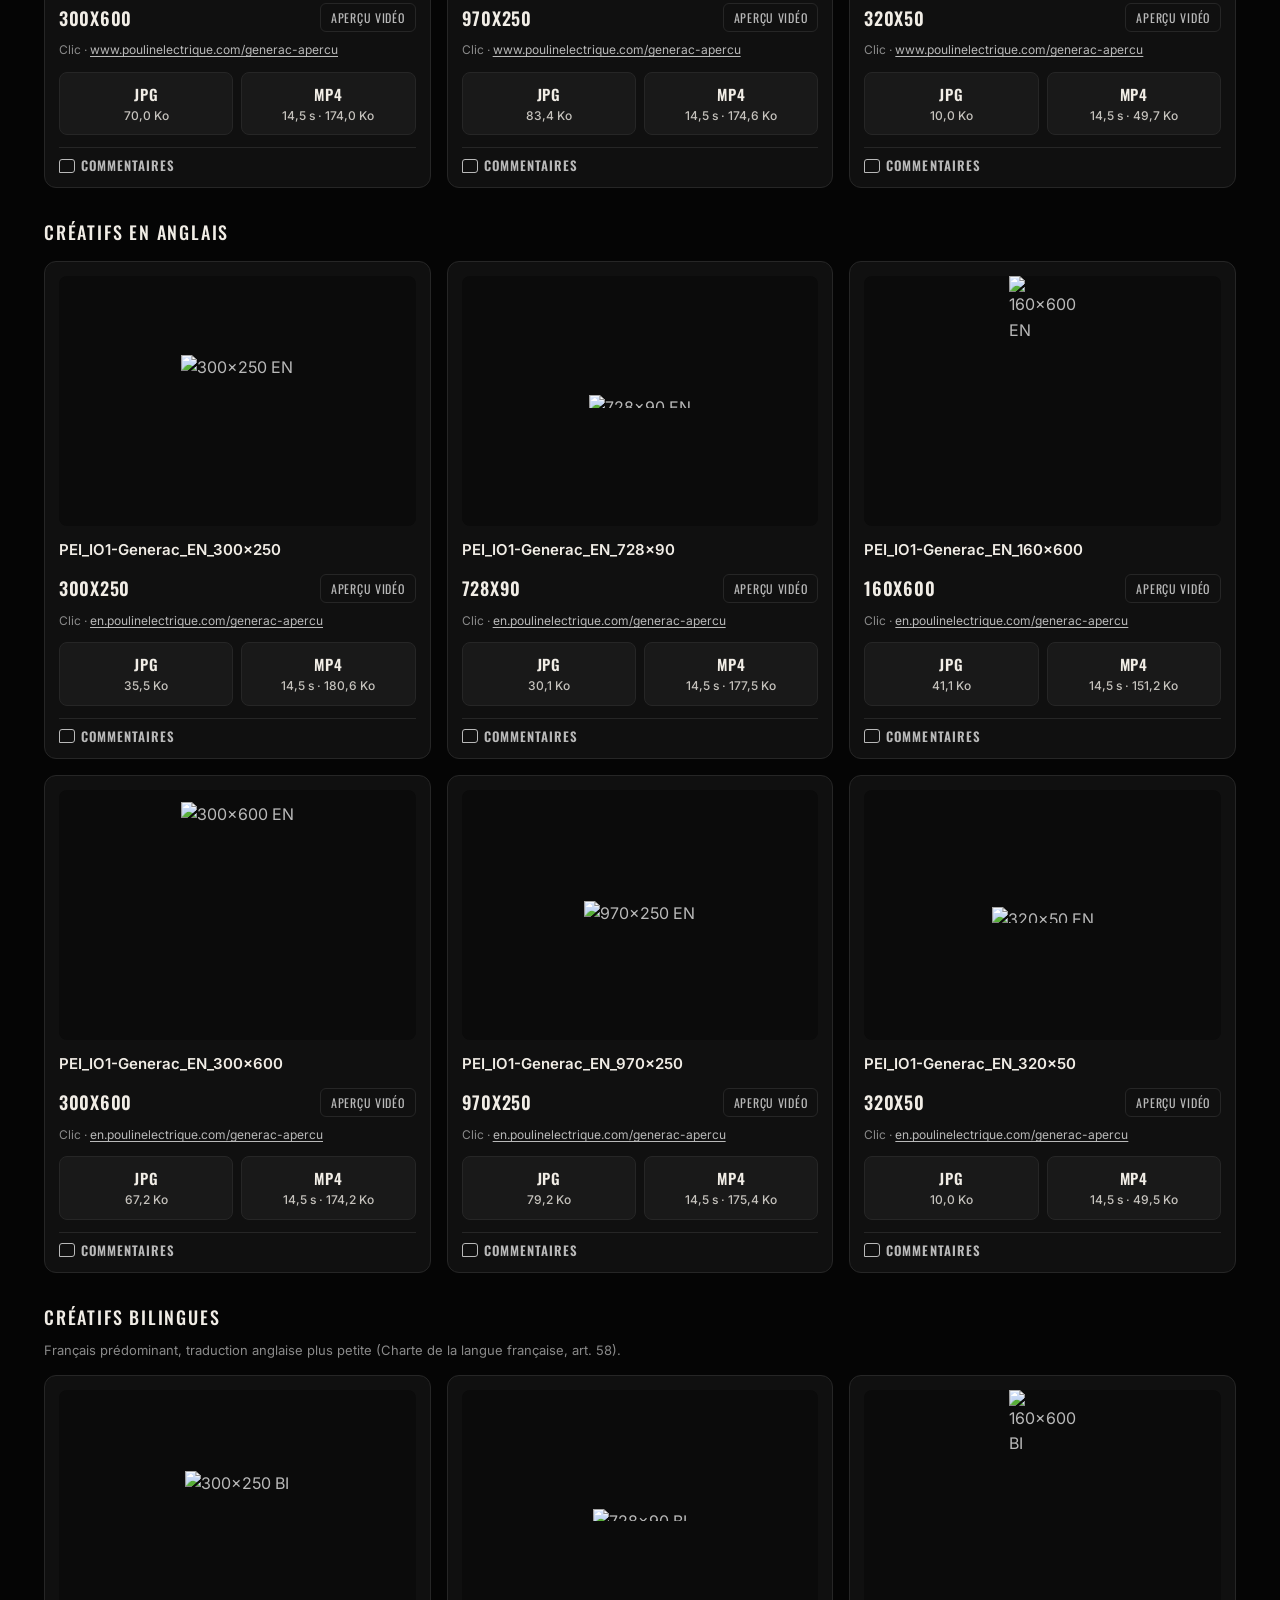
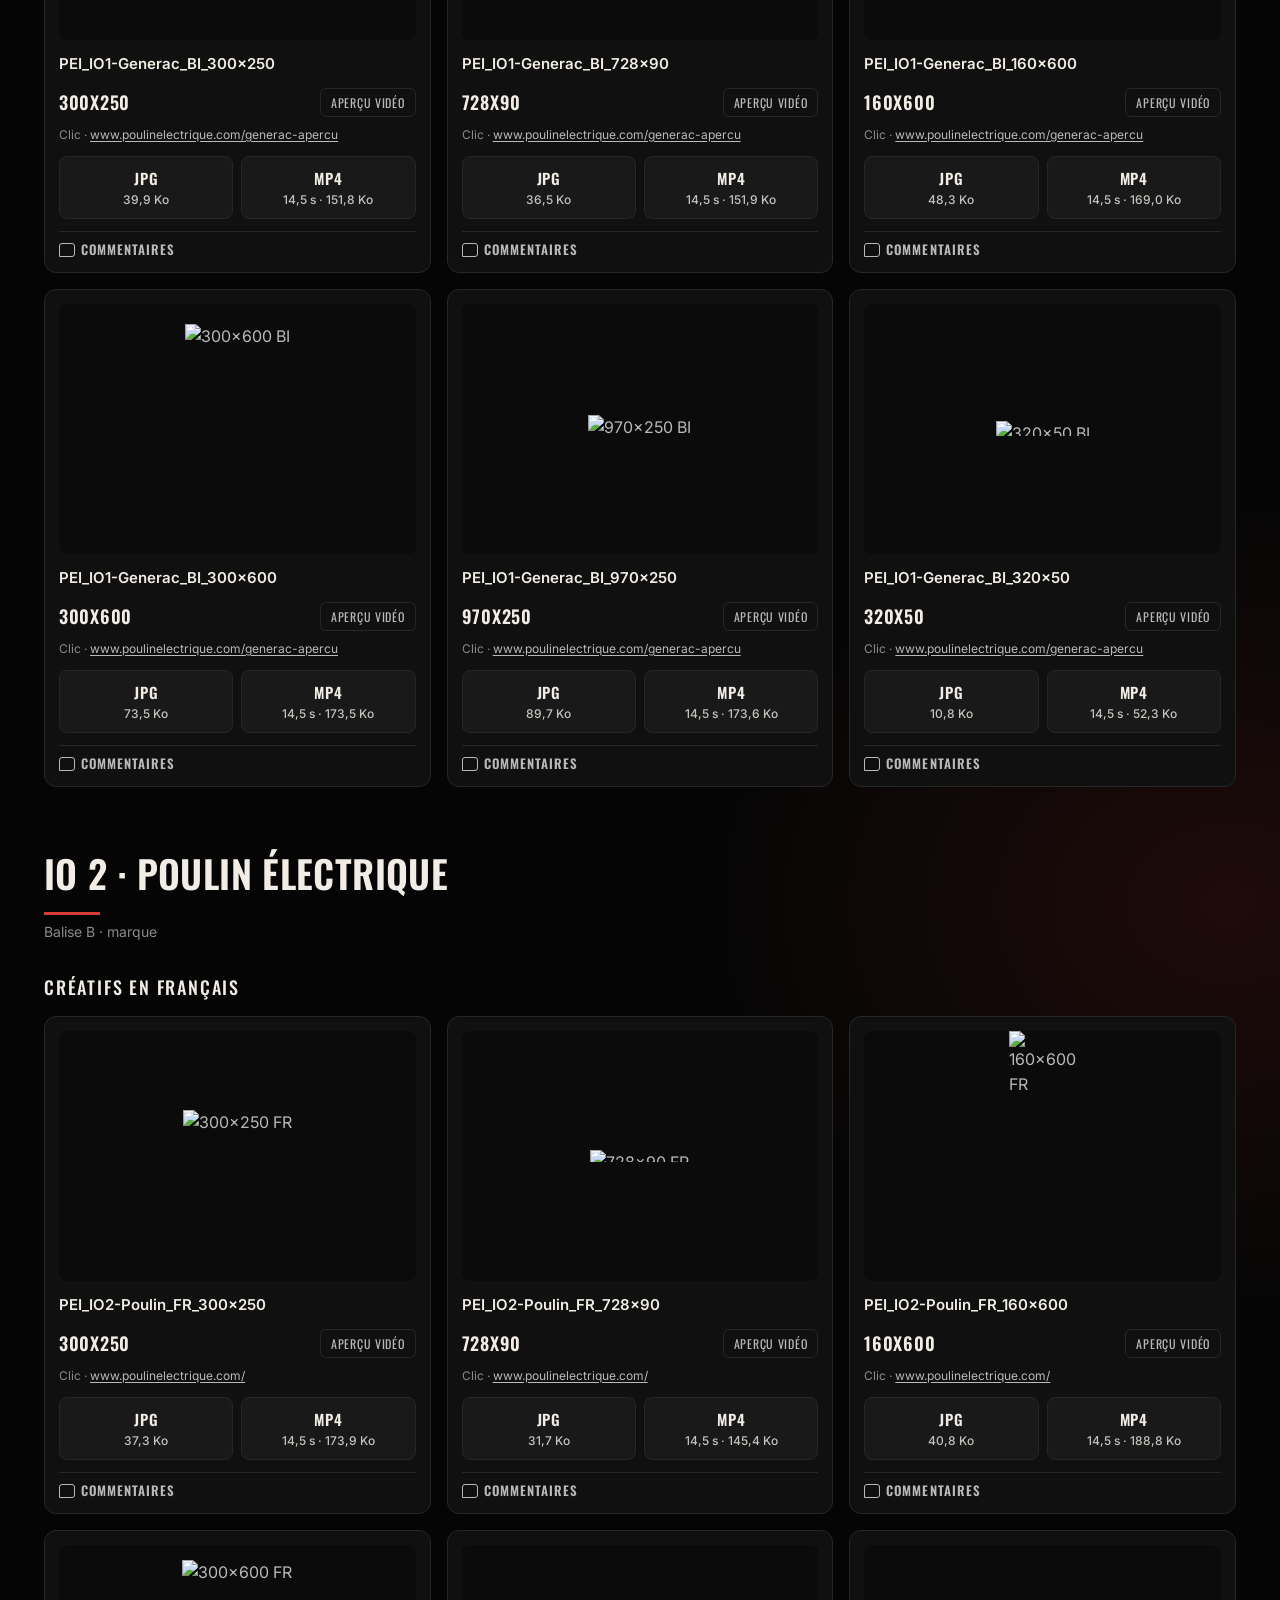
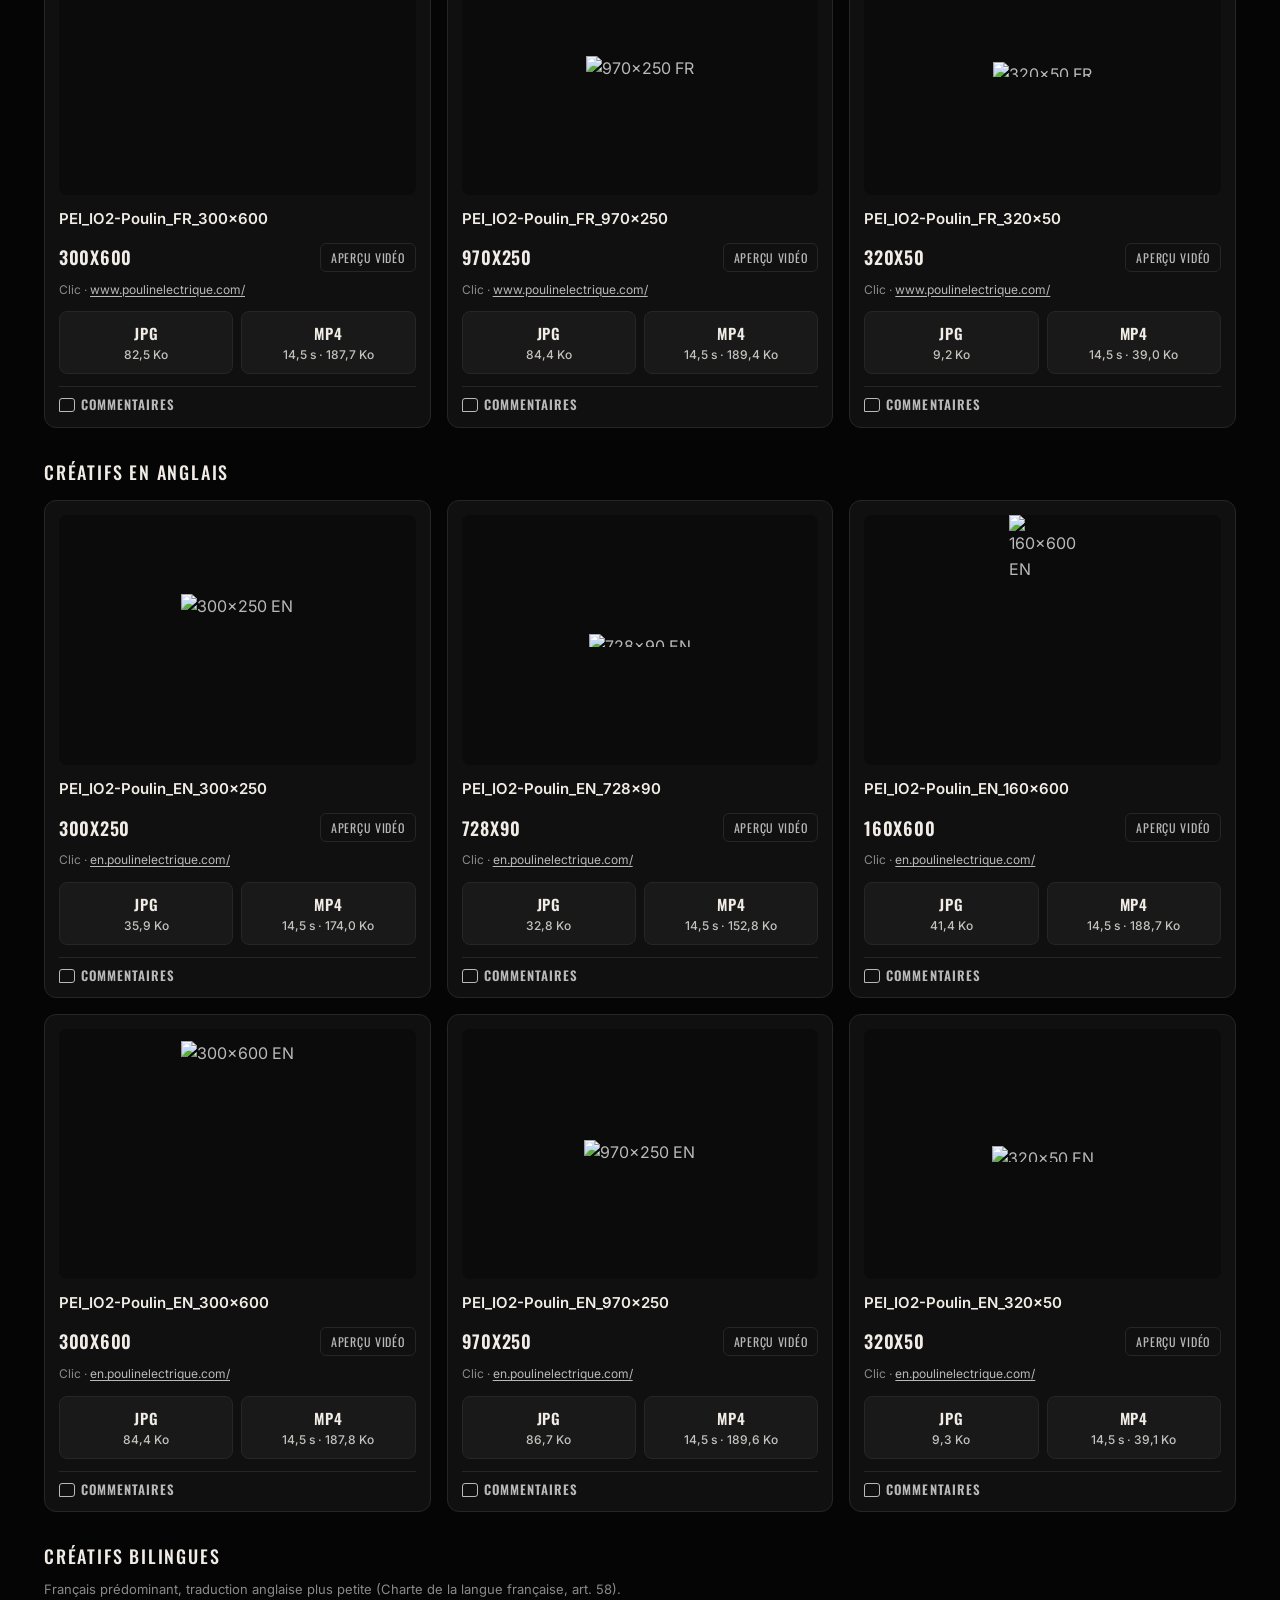
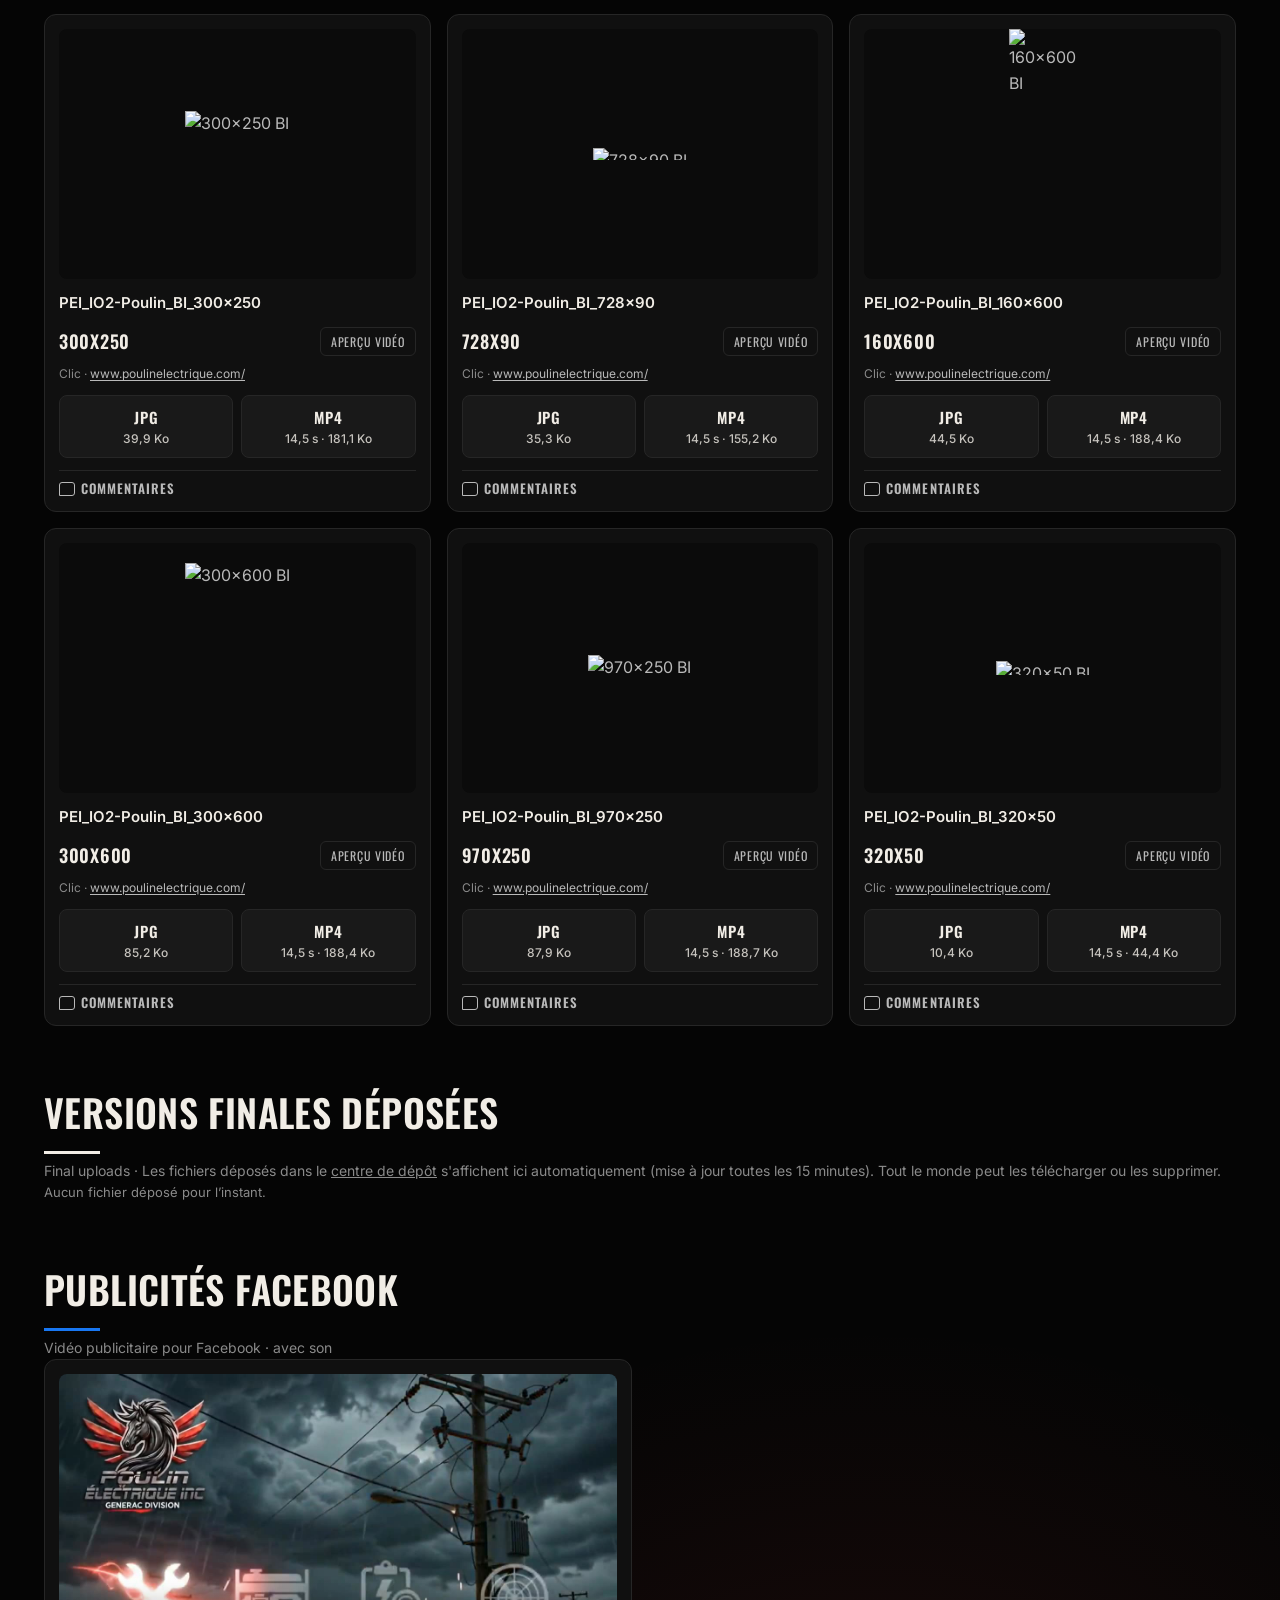
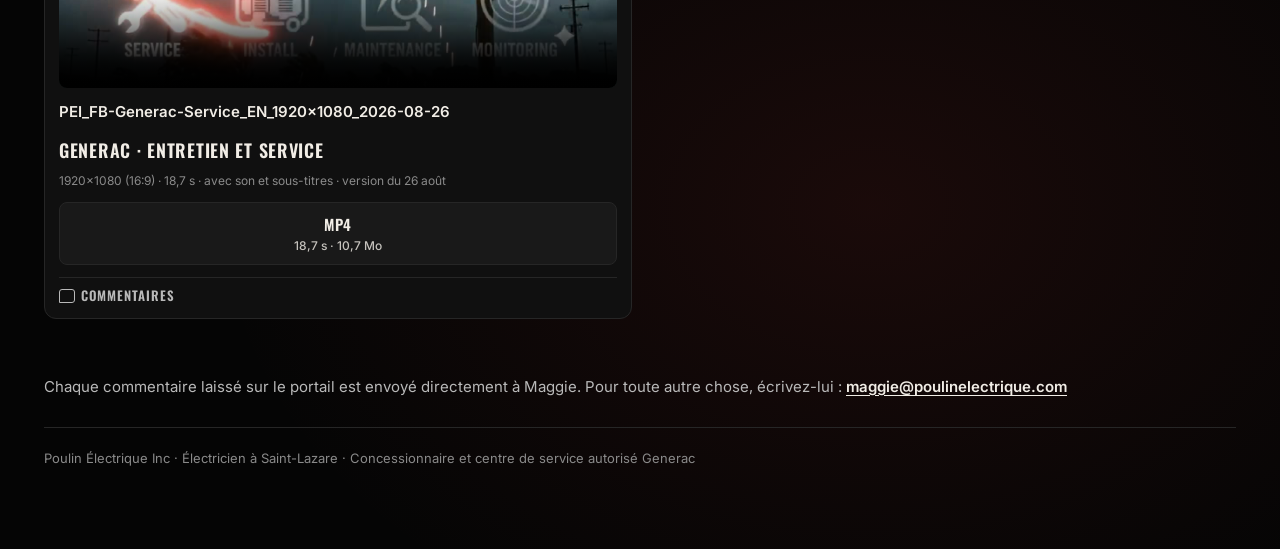
==== commit eb7eb6ca: "Show each creative's name on its card; remove the naming convention info Co-Authored-By: Claude Opus" ====
--- a/index.html
+++ b/index.html
@@ -127,7 +127,7 @@
 
   <ul class="specs"><li><b>72 fichiers</b> · 36 JPG + 36 MP4</li><li><b>6 formats</b> · 300×250, 728×90, 160×600, 300×600, 970×250, 320×50</li><li><b>MP4</b> · H.264, sans son, 14,5 s, moins de 200 Ko, joue une fois</li><li><b>Image de secours</b> · le JPG du même format</li><li><b>URL de clic</b> · dans la liste des créatifs et sur chaque fiche</li></ul>
 
-  <nav class="jump" aria-label="Sections"><a href="#io1">IO 1 · Generac</a><a href="#io2">IO 2 · Poulin Électrique</a><a href="#final">Versions finales déposées</a><a href="#facebook">Publicités Facebook</a><a href="versions-finales/#nommage">Convention de nommage</a></nav>
+  <nav class="jump" aria-label="Sections"><a href="#io1">IO 1 · Generac</a><a href="#io2">IO 2 · Poulin Électrique</a><a href="#final">Versions finales déposées</a><a href="#facebook">Publicités Facebook</a></nav>
 
   <section class="io" id="io1">
     <header class="io-head"><h2>IO 1 · Generac</h2><p>Balise A · pages Generac</p></header>
@@ -139,6 +139,7 @@
           <img src="Static/IO1-Generac/PEI_IO1-Generac_FR_300x250.jpg" width="300" height="250" alt="300x250 FR" loading="lazy">
           <video src="Video-MP4/IO1-Generac/PEI_IO1-Generac_FR_300x250.mp4" poster="Static/IO1-Generac/PEI_IO1-Generac_FR_300x250.jpg" width="300" height="250" preload="none" muted playsinline controls hidden></video>
         </div>
+        <p class="fname">PEI_IO1-Generac_FR_300x250</p>
         <div class="meta">
           <span class="size">300x250</span>
           <button class="play" type="button" aria-pressed="false">Aperçu vidéo</button>
@@ -154,6 +155,7 @@
           <img src="Static/IO1-Generac/PEI_IO1-Generac_FR_728x90.jpg" width="728" height="90" alt="728x90 FR" loading="lazy">
           <video src="Video-MP4/IO1-Generac/PEI_IO1-Generac_FR_728x90.mp4" poster="Static/IO1-Generac/PEI_IO1-Generac_FR_728x90.jpg" width="728" height="90" preload="none" muted playsinline controls hidden></video>
         </div>
+        <p class="fname">PEI_IO1-Generac_FR_728x90</p>
         <div class="meta">
           <span class="size">728x90</span>
           <button class="play" type="button" aria-pressed="false">Aperçu vidéo</button>
@@ -169,6 +171,7 @@
           <img src="Static/IO1-Generac/PEI_IO1-Generac_FR_160x600.jpg" width="160" height="600" alt="160x600 FR" loading="lazy">
           <video src="Video-MP4/IO1-Generac/PEI_IO1-Generac_FR_160x600.mp4" poster="Static/IO1-Generac/PEI_IO1-Generac_FR_160x600.jpg" width="160" height="600" preload="none" muted playsinline controls hidden></video>
         </div>
+        <p class="fname">PEI_IO1-Generac_FR_160x600</p>
         <div class="meta">
           <span class="size">160x600</span>
           <button class="play" type="button" aria-pressed="false">Aperçu vidéo</button>
@@ -184,6 +187,7 @@
           <img src="Static/IO1-Generac/PEI_IO1-Generac_FR_300x600.jpg" width="300" height="600" alt="300x600 FR" loading="lazy">
           <video src="Video-MP4/IO1-Generac/PEI_IO1-Generac_FR_300x600.mp4" poster="Static/IO1-Generac/PEI_IO1-Generac_FR_300x600.jpg" width="300" height="600" preload="none" muted playsinline controls hidden></video>
         </div>
+        <p class="fname">PEI_IO1-Generac_FR_300x600</p>
         <div class="meta">
           <span class="size">300x600</span>
           <button class="play" type="button" aria-pressed="false">Aperçu vidéo</button>
@@ -199,6 +203,7 @@
           <img src="Static/IO1-Generac/PEI_IO1-Generac_FR_970x250.jpg" width="970" height="250" alt="970x250 FR" loading="lazy">
           <video src="Video-MP4/IO1-Generac/PEI_IO1-Generac_FR_970x250.mp4" poster="Static/IO1-Generac/PEI_IO1-Generac_FR_970x250.jpg" width="970" height="250" preload="none" muted playsinline controls hidden></video>
         </div>
+        <p class="fname">PEI_IO1-Generac_FR_970x250</p>
         <div class="meta">
           <span class="size">970x250</span>
           <button class="play" type="button" aria-pressed="false">Aperçu vidéo</button>
@@ -214,6 +219,7 @@
           <img src="Static/IO1-Generac/PEI_IO1-Generac_FR_320x50.jpg" width="320" height="50" alt="320x50 FR" loading="lazy">
           <video src="Video-MP4/IO1-Generac/PEI_IO1-Generac_FR_320x50.mp4" poster="Static/IO1-Generac/PEI_IO1-Generac_FR_320x50.jpg" width="320" height="50" preload="none" muted playsinline controls hidden></video>
         </div>
+        <p class="fname">PEI_IO1-Generac_FR_320x50</p>
         <div class="meta">
           <span class="size">320x50</span>
           <button class="play" type="button" aria-pressed="false">Aperçu vidéo</button>
@@ -234,6 +240,7 @@
           <img src="Static/IO1-Generac/PEI_IO1-Generac_EN_300x250.jpg" width="300" height="250" alt="300x250 EN" loading="lazy">
           <video src="Video-MP4/IO1-Generac/PEI_IO1-Generac_EN_300x250.mp4" poster="Static/IO1-Generac/PEI_IO1-Generac_EN_300x250.jpg" width="300" height="250" preload="none" muted playsinline controls hidden></video>
         </div>
+        <p class="fname">PEI_IO1-Generac_EN_300x250</p>
         <div class="meta">
           <span class="size">300x250</span>
           <button class="play" type="button" aria-pressed="false">Aperçu vidéo</button>
@@ -249,6 +256,7 @@
           <img src="Static/IO1-Generac/PEI_IO1-Generac_EN_728x90.jpg" width="728" height="90" alt="728x90 EN" loading="lazy">
           <video src="Video-MP4/IO1-Generac/PEI_IO1-Generac_EN_728x90.mp4" poster="Static/IO1-Generac/PEI_IO1-Generac_EN_728x90.jpg" width="728" height="90" preload="none" muted playsinline controls hidden></video>
         </div>
+        <p class="fname">PEI_IO1-Generac_EN_728x90</p>
         <div class="meta">
           <span class="size">728x90</span>
           <button class="play" type="button" aria-pressed="false">Aperçu vidéo</button>
@@ -264,6 +272,7 @@
           <img src="Static/IO1-Generac/PEI_IO1-Generac_EN_160x600.jpg" width="160" height="600" alt="160x600 EN" loading="lazy">
           <video src="Video-MP4/IO1-Generac/PEI_IO1-Generac_EN_160x600.mp4" poster="Static/IO1-Generac/PEI_IO1-Generac_EN_160x600.jpg" width="160" height="600" preload="none" muted playsinline controls hidden></video>
         </div>
+        <p class="fname">PEI_IO1-Generac_EN_160x600</p>
         <div class="meta">
           <span class="size">160x600</span>
           <button class="play" type="button" aria-pressed="false">Aperçu vidéo</button>
@@ -279,6 +288,7 @@
           <img src="Static/IO1-Generac/PEI_IO1-Generac_EN_300x600.jpg" width="300" height="600" alt="300x600 EN" loading="lazy">
           <video src="Video-MP4/IO1-Generac/PEI_IO1-Generac_EN_300x600.mp4" poster="Static/IO1-Generac/PEI_IO1-Generac_EN_300x600.jpg" width="300" height="600" preload="none" muted playsinline controls hidden></video>
         </div>
+        <p class="fname">PEI_IO1-Generac_EN_300x600</p>
         <div class="meta">
           <span class="size">300x600</span>
           <button class="play" type="button" aria-pressed="false">Aperçu vidéo</button>
@@ -294,6 +304,7 @@
           <img src="Static/IO1-Generac/PEI_IO1-Generac_EN_970x250.jpg" width="970" height="250" alt="970x250 EN" loading="lazy">
           <video src="Video-MP4/IO1-Generac/PEI_IO1-Generac_EN_970x250.mp4" poster="Static/IO1-Generac/PEI_IO1-Generac_EN_970x250.jpg" width="970" height="250" preload="none" muted playsinline controls hidden></video>
         </div>
+        <p class="fname">PEI_IO1-Generac_EN_970x250</p>
         <div class="meta">
           <span class="size">970x250</span>
           <button class="play" type="button" aria-pressed="false">Aperçu vidéo</button>
@@ -309,6 +320,7 @@
           <img src="Static/IO1-Generac/PEI_IO1-Generac_EN_320x50.jpg" width="320" height="50" alt="320x50 EN" loading="lazy">
           <video src="Video-MP4/IO1-Generac/PEI_IO1-Generac_EN_320x50.mp4" poster="Static/IO1-Generac/PEI_IO1-Generac_EN_320x50.jpg" width="320" height="50" preload="none" muted playsinline controls hidden></video>
         </div>
+        <p class="fname">PEI_IO1-Generac_EN_320x50</p>
         <div class="meta">
           <span class="size">320x50</span>
           <button class="play" type="button" aria-pressed="false">Aperçu vidéo</button>
@@ -329,6 +341,7 @@
           <img src="Static/IO1-Generac/PEI_IO1-Generac_BI_300x250.jpg" width="300" height="250" alt="300x250 BI" loading="lazy">
           <video src="Video-MP4/IO1-Generac/PEI_IO1-Generac_BI_300x250.mp4" poster="Static/IO1-Generac/PEI_IO1-Generac_BI_300x250.jpg" width="300" height="250" preload="none" muted playsinline controls hidden></video>
         </div>
+        <p class="fname">PEI_IO1-Generac_BI_300x250</p>
         <div class="meta">
           <span class="size">300x250</span>
           <button class="play" type="button" aria-pressed="false">Aperçu vidéo</button>
@@ -344,6 +357,7 @@
           <img src="Static/IO1-Generac/PEI_IO1-Generac_BI_728x90.jpg" width="728" height="90" alt="728x90 BI" loading="lazy">
           <video src="Video-MP4/IO1-Generac/PEI_IO1-Generac_BI_728x90.mp4" poster="Static/IO1-Generac/PEI_IO1-Generac_BI_728x90.jpg" width="728" height="90" preload="none" muted playsinline controls hidden></video>
         </div>
+        <p class="fname">PEI_IO1-Generac_BI_728x90</p>
         <div class="meta">
           <span class="size">728x90</span>
           <button class="play" type="button" aria-pressed="false">Aperçu vidéo</button>
@@ -359,6 +373,7 @@
           <img src="Static/IO1-Generac/PEI_IO1-Generac_BI_160x600.jpg" width="160" height="600" alt="160x600 BI" loading="lazy">
           <video src="Video-MP4/IO1-Generac/PEI_IO1-Generac_BI_160x600.mp4" poster="Static/IO1-Generac/PEI_IO1-Generac_BI_160x600.jpg" width="160" height="600" preload="none" muted playsinline controls hidden></video>
         </div>
+        <p class="fname">PEI_IO1-Generac_BI_160x600</p>
         <div class="meta">
           <span class="size">160x600</span>
           <button class="play" type="button" aria-pressed="false">Aperçu vidéo</button>
@@ -374,6 +389,7 @@
           <img src="Static/IO1-Generac/PEI_IO1-Generac_BI_300x600.jpg" width="300" height="600" alt="300x600 BI" loading="lazy">
           <video src="Video-MP4/IO1-Generac/PEI_IO1-Generac_BI_300x600.mp4" poster="Static/IO1-Generac/PEI_IO1-Generac_BI_300x600.jpg" width="300" height="600" preload="none" muted playsinline controls hidden></video>
         </div>
+        <p class="fname">PEI_IO1-Generac_BI_300x600</p>
         <div class="meta">
           <span class="size">300x600</span>
           <button class="play" type="button" aria-pressed="false">Aperçu vidéo</button>
@@ -389,6 +405,7 @@
           <img src="Static/IO1-Generac/PEI_IO1-Generac_BI_970x250.jpg" width="970" height="250" alt="970x250 BI" loading="lazy">
           <video src="Video-MP4/IO1-Generac/PEI_IO1-Generac_BI_970x250.mp4" poster="Static/IO1-Generac/PEI_IO1-Generac_BI_970x250.jpg" width="970" height="250" preload="none" muted playsinline controls hidden></video>
         </div>
+        <p class="fname">PEI_IO1-Generac_BI_970x250</p>
         <div class="meta">
           <span class="size">970x250</span>
           <button class="play" type="button" aria-pressed="false">Aperçu vidéo</button>
@@ -404,6 +421,7 @@
           <img src="Static/IO1-Generac/PEI_IO1-Generac_BI_320x50.jpg" width="320" height="50" alt="320x50 BI" loading="lazy">
           <video src="Video-MP4/IO1-Generac/PEI_IO1-Generac_BI_320x50.mp4" poster="Static/IO1-Generac/PEI_IO1-Generac_BI_320x50.jpg" width="320" height="50" preload="none" muted playsinline controls hidden></video>
         </div>
+        <p class="fname">PEI_IO1-Generac_BI_320x50</p>
         <div class="meta">
           <span class="size">320x50</span>
           <button class="play" type="button" aria-pressed="false">Aperçu vidéo</button>
@@ -427,6 +445,7 @@
           <img src="Static/IO2-Poulin/PEI_IO2-Poulin_FR_300x250.jpg" width="300" height="250" alt="300x250 FR" loading="lazy">
           <video src="Video-MP4/IO2-Poulin/PEI_IO2-Poulin_FR_300x250.mp4" poster="Static/IO2-Poulin/PEI_IO2-Poulin_FR_300x250.jpg" width="300" height="250" preload="none" muted playsinline controls hidden></video>
         </div>
+        <p class="fname">PEI_IO2-Poulin_FR_300x250</p>
         <div class="meta">
           <span class="size">300x250</span>
           <button class="play" type="button" aria-pressed="false">Aperçu vidéo</button>
@@ -442,6 +461,7 @@
           <img src="Static/IO2-Poulin/PEI_IO2-Poulin_FR_728x90.jpg" width="728" height="90" alt="728x90 FR" loading="lazy">
           <video src="Video-MP4/IO2-Poulin/PEI_IO2-Poulin_FR_728x90.mp4" poster="Static/IO2-Poulin/PEI_IO2-Poulin_FR_728x90.jpg" width="728" height="90" preload="none" muted playsinline controls hidden></video>
         </div>
+        <p class="fname">PEI_IO2-Poulin_FR_728x90</p>
         <div class="meta">
           <span class="size">728x90</span>
           <button class="play" type="button" aria-pressed="false">Aperçu vidéo</button>
@@ -457,6 +477,7 @@
           <img src="Static/IO2-Poulin/PEI_IO2-Poulin_FR_160x600.jpg" width="160" height="600" alt="160x600 FR" loading="lazy">
           <video src="Video-MP4/IO2-Poulin/PEI_IO2-Poulin_FR_160x600.mp4" poster="Static/IO2-Poulin/PEI_IO2-Poulin_FR_160x600.jpg" width="160" height="600" preload="none" muted playsinline controls hidden></video>
         </div>
+        <p class="fname">PEI_IO2-Poulin_FR_160x600</p>
         <div class="meta">
           <span class="size">160x600</span>
           <button class="play" type="button" aria-pressed="false">Aperçu vidéo</button>
@@ -472,6 +493,7 @@
           <img src="Static/IO2-Poulin/PEI_IO2-Poulin_FR_300x600.jpg" width="300" height="600" alt="300x600 FR" loading="lazy">
           <video src="Video-MP4/IO2-Poulin/PEI_IO2-Poulin_FR_300x600.mp4" poster="Static/IO2-Poulin/PEI_IO2-Poulin_FR_300x600.jpg" width="300" height="600" preload="none" muted playsinline controls hidden></video>
         </div>
+        <p class="fname">PEI_IO2-Poulin_FR_300x600</p>
         <div class="meta">
           <span class="size">300x600</span>
           <button class="play" type="button" aria-pressed="false">Aperçu vidéo</button>
@@ -487,6 +509,7 @@
           <img src="Static/IO2-Poulin/PEI_IO2-Poulin_FR_970x250.jpg" width="970" height="250" alt="970x250 FR" loading="lazy">
           <video src="Video-MP4/IO2-Poulin/PEI_IO2-Poulin_FR_970x250.mp4" poster="Static/IO2-Poulin/PEI_IO2-Poulin_FR_970x250.jpg" width="970" height="250" preload="none" muted playsinline controls hidden></video>
         </div>
+        <p class="fname">PEI_IO2-Poulin_FR_970x250</p>
         <div class="meta">
           <span class="size">970x250</span>
           <button class="play" type="button" aria-pressed="false">Aperçu vidéo</button>
@@ -502,6 +525,7 @@
           <img src="Static/IO2-Poulin/PEI_IO2-Poulin_FR_320x50.jpg" width="320" height="50" alt="320x50 FR" loading="lazy">
           <video src="Video-MP4/IO2-Poulin/PEI_IO2-Poulin_FR_320x50.mp4" poster="Static/IO2-Poulin/PEI_IO2-Poulin_FR_320x50.jpg" width="320" height="50" preload="none" muted playsinline controls hidden></video>
         </div>
+        <p class="fname">PEI_IO2-Poulin_FR_320x50</p>
         <div class="meta">
           <span class="size">320x50</span>
           <button class="play" type="button" aria-pressed="false">Aperçu vidéo</button>
@@ -522,6 +546,7 @@
           <img src="Static/IO2-Poulin/PEI_IO2-Poulin_EN_300x250.jpg" width="300" height="250" alt="300x250 EN" loading="lazy">
           <video src="Video-MP4/IO2-Poulin/PEI_IO2-Poulin_EN_300x250.mp4" poster="Static/IO2-Poulin/PEI_IO2-Poulin_EN_300x250.jpg" width="300" height="250" preload="none" muted playsinline controls hidden></video>
         </div>
+        <p class="fname">PEI_IO2-Poulin_EN_300x250</p>
         <div class="meta">
           <span class="size">300x250</span>
           <button class="play" type="button" aria-pressed="false">Aperçu vidéo</button>
@@ -537,6 +562,7 @@
           <img src="Static/IO2-Poulin/PEI_IO2-Poulin_EN_728x90.jpg" width="728" height="90" alt="728x90 EN" loading="lazy">
           <video src="Video-MP4/IO2-Poulin/PEI_IO2-Poulin_EN_728x90.mp4" poster="Static/IO2-Poulin/PEI_IO2-Poulin_EN_728x90.jpg" width="728" height="90" preload="none" muted playsinline controls hidden></video>
         </div>
+        <p class="fname">PEI_IO2-Poulin_EN_728x90</p>
         <div class="meta">
           <span class="size">728x90</span>
           <button class="play" type="button" aria-pressed="false">Aperçu vidéo</button>
@@ -552,6 +578,7 @@
           <img src="Static/IO2-Poulin/PEI_IO2-Poulin_EN_160x600.jpg" width="160" height="600" alt="160x600 EN" loading="lazy">
           <video src="Video-MP4/IO2-Poulin/PEI_IO2-Poulin_EN_160x600.mp4" poster="Static/IO2-Poulin/PEI_IO2-Poulin_EN_160x600.jpg" width="160" height="600" preload="none" muted playsinline controls hidden></video>
         </div>
+        <p class="fname">PEI_IO2-Poulin_EN_160x600</p>
         <div class="meta">
           <span class="size">160x600</span>
           <button class="play" type="button" aria-pressed="false">Aperçu vidéo</button>
@@ -567,6 +594,7 @@
           <img src="Static/IO2-Poulin/PEI_IO2-Poulin_EN_300x600.jpg" width="300" height="600" alt="300x600 EN" loading="lazy">
           <video src="Video-MP4/IO2-Poulin/PEI_IO2-Poulin_EN_300x600.mp4" poster="Static/IO2-Poulin/PEI_IO2-Poulin_EN_300x600.jpg" width="300" height="600" preload="none" muted playsinline controls hidden></video>
         </div>
+        <p class="fname">PEI_IO2-Poulin_EN_300x600</p>
         <div class="meta">
           <span class="size">300x600</span>
           <button class="play" type="button" aria-pressed="false">Aperçu vidéo</button>
@@ -582,6 +610,7 @@
           <img src="Static/IO2-Poulin/PEI_IO2-Poulin_EN_970x250.jpg" width="970" height="250" alt="970x250 EN" loading="lazy">
           <video src="Video-MP4/IO2-Poulin/PEI_IO2-Poulin_EN_970x250.mp4" poster="Static/IO2-Poulin/PEI_IO2-Poulin_EN_970x250.jpg" width="970" height="250" preload="none" muted playsinline controls hidden></video>
         </div>
+        <p class="fname">PEI_IO2-Poulin_EN_970x250</p>
         <div class="meta">
           <span class="size">970x250</span>
           <button class="play" type="button" aria-pressed="false">Aperçu vidéo</button>
@@ -597,6 +626,7 @@
           <img src="Static/IO2-Poulin/PEI_IO2-Poulin_EN_320x50.jpg" width="320" height="50" alt="320x50 EN" loading="lazy">
           <video src="Video-MP4/IO2-Poulin/PEI_IO2-Poulin_EN_320x50.mp4" poster="Static/IO2-Poulin/PEI_IO2-Poulin_EN_320x50.jpg" width="320" height="50" preload="none" muted playsinline controls hidden></video>
         </div>
+        <p class="fname">PEI_IO2-Poulin_EN_320x50</p>
         <div class="meta">
           <span class="size">320x50</span>
           <button class="play" type="button" aria-pressed="false">Aperçu vidéo</button>
@@ -617,6 +647,7 @@
           <img src="Static/IO2-Poulin/PEI_IO2-Poulin_BI_300x250.jpg" width="300" height="250" alt="300x250 BI" loading="lazy">
           <video src="Video-MP4/IO2-Poulin/PEI_IO2-Poulin_BI_300x250.mp4" poster="Static/IO2-Poulin/PEI_IO2-Poulin_BI_300x250.jpg" width="300" height="250" preload="none" muted playsinline controls hidden></video>
         </div>
+        <p class="fname">PEI_IO2-Poulin_BI_300x250</p>
         <div class="meta">
           <span class="size">300x250</span>
           <button class="play" type="button" aria-pressed="false">Aperçu vidéo</button>
@@ -632,6 +663,7 @@
           <img src="Static/IO2-Poulin/PEI_IO2-Poulin_BI_728x90.jpg" width="728" height="90" alt="728x90 BI" loading="lazy">
           <video src="Video-MP4/IO2-Poulin/PEI_IO2-Poulin_BI_728x90.mp4" poster="Static/IO2-Poulin/PEI_IO2-Poulin_BI_728x90.jpg" width="728" height="90" preload="none" muted playsinline controls hidden></video>
         </div>
+        <p class="fname">PEI_IO2-Poulin_BI_728x90</p>
         <div class="meta">
           <span class="size">728x90</span>
           <button class="play" type="button" aria-pressed="false">Aperçu vidéo</button>
@@ -647,6 +679,7 @@
           <img src="Static/IO2-Poulin/PEI_IO2-Poulin_BI_160x600.jpg" width="160" height="600" alt="160x600 BI" loading="lazy">
           <video src="Video-MP4/IO2-Poulin/PEI_IO2-Poulin_BI_160x600.mp4" poster="Static/IO2-Poulin/PEI_IO2-Poulin_BI_160x600.jpg" width="160" height="600" preload="none" muted playsinline controls hidden></video>
         </div>
+        <p class="fname">PEI_IO2-Poulin_BI_160x600</p>
         <div class="meta">
           <span class="size">160x600</span>
           <button class="play" type="button" aria-pressed="false">Aperçu vidéo</button>
@@ -662,6 +695,7 @@
           <img src="Static/IO2-Poulin/PEI_IO2-Poulin_BI_300x600.jpg" width="300" height="600" alt="300x600 BI" loading="lazy">
           <video src="Video-MP4/IO2-Poulin/PEI_IO2-Poulin_BI_300x600.mp4" poster="Static/IO2-Poulin/PEI_IO2-Poulin_BI_300x600.jpg" width="300" height="600" preload="none" muted playsinline controls hidden></video>
         </div>
+        <p class="fname">PEI_IO2-Poulin_BI_300x600</p>
         <div class="meta">
           <span class="size">300x600</span>
           <button class="play" type="button" aria-pressed="false">Aperçu vidéo</button>
@@ -677,6 +711,7 @@
           <img src="Static/IO2-Poulin/PEI_IO2-Poulin_BI_970x250.jpg" width="970" height="250" alt="970x250 BI" loading="lazy">
           <video src="Video-MP4/IO2-Poulin/PEI_IO2-Poulin_BI_970x250.mp4" poster="Static/IO2-Poulin/PEI_IO2-Poulin_BI_970x250.jpg" width="970" height="250" preload="none" muted playsinline controls hidden></video>
         </div>
+        <p class="fname">PEI_IO2-Poulin_BI_970x250</p>
         <div class="meta">
           <span class="size">970x250</span>
           <button class="play" type="button" aria-pressed="false">Aperçu vidéo</button>
@@ -692,6 +727,7 @@
           <img src="Static/IO2-Poulin/PEI_IO2-Poulin_BI_320x50.jpg" width="320" height="50" alt="320x50 BI" loading="lazy">
           <video src="Video-MP4/IO2-Poulin/PEI_IO2-Poulin_BI_320x50.mp4" poster="Static/IO2-Poulin/PEI_IO2-Poulin_BI_320x50.jpg" width="320" height="50" preload="none" muted playsinline controls hidden></video>
         </div>
+        <p class="fname">PEI_IO2-Poulin_BI_320x50</p>
         <div class="meta">
           <span class="size">320x50</span>
           <button class="play" type="button" aria-pressed="false">Aperçu vidéo</button>
@@ -718,6 +754,7 @@
         <div class="frame wide">
           <video src="Facebook/PEI_FB-Generac-Service_EN_1920x1080_2026-08-26.mp4" poster="Facebook/PEI_FB-Generac-Service_EN_1280x720_Poster_2026-08-26.jpg" width="1920" height="1080" preload="none" playsinline controls></video>
         </div>
+        <p class="fname">PEI_FB-Generac-Service_EN_1920x1080_2026-08-26</p>
         <div class="meta"><span class="size">Generac · Entretien et service</span></div>
         <p class="finfo">1920×1080 (16:9) · 18,7 s · avec son et sous-titres · version du 26 août</p>
         <div class="dl one"><a href="Facebook/PEI_FB-Generac-Service_EN_1920x1080_2026-08-26.mp4" download>MP4 <small>18,7 s · 10,7 Mo</small></a></div>
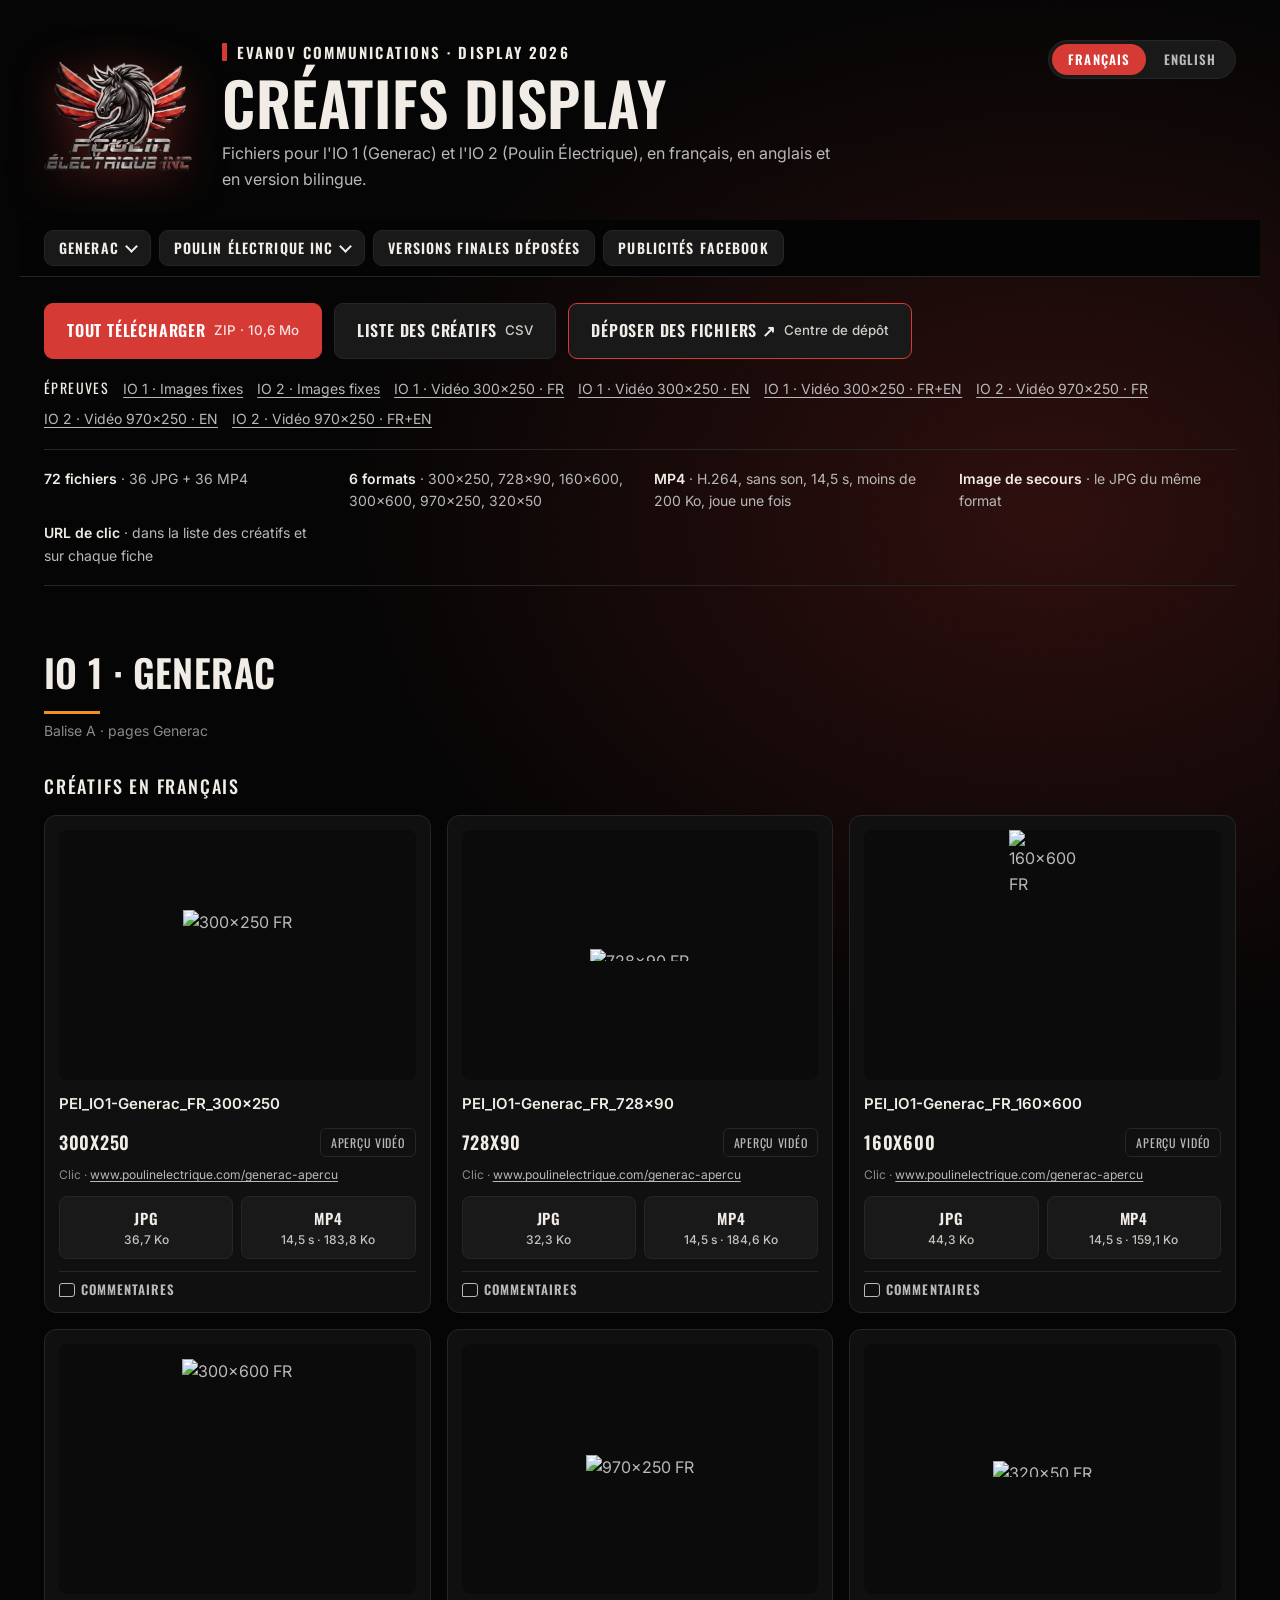
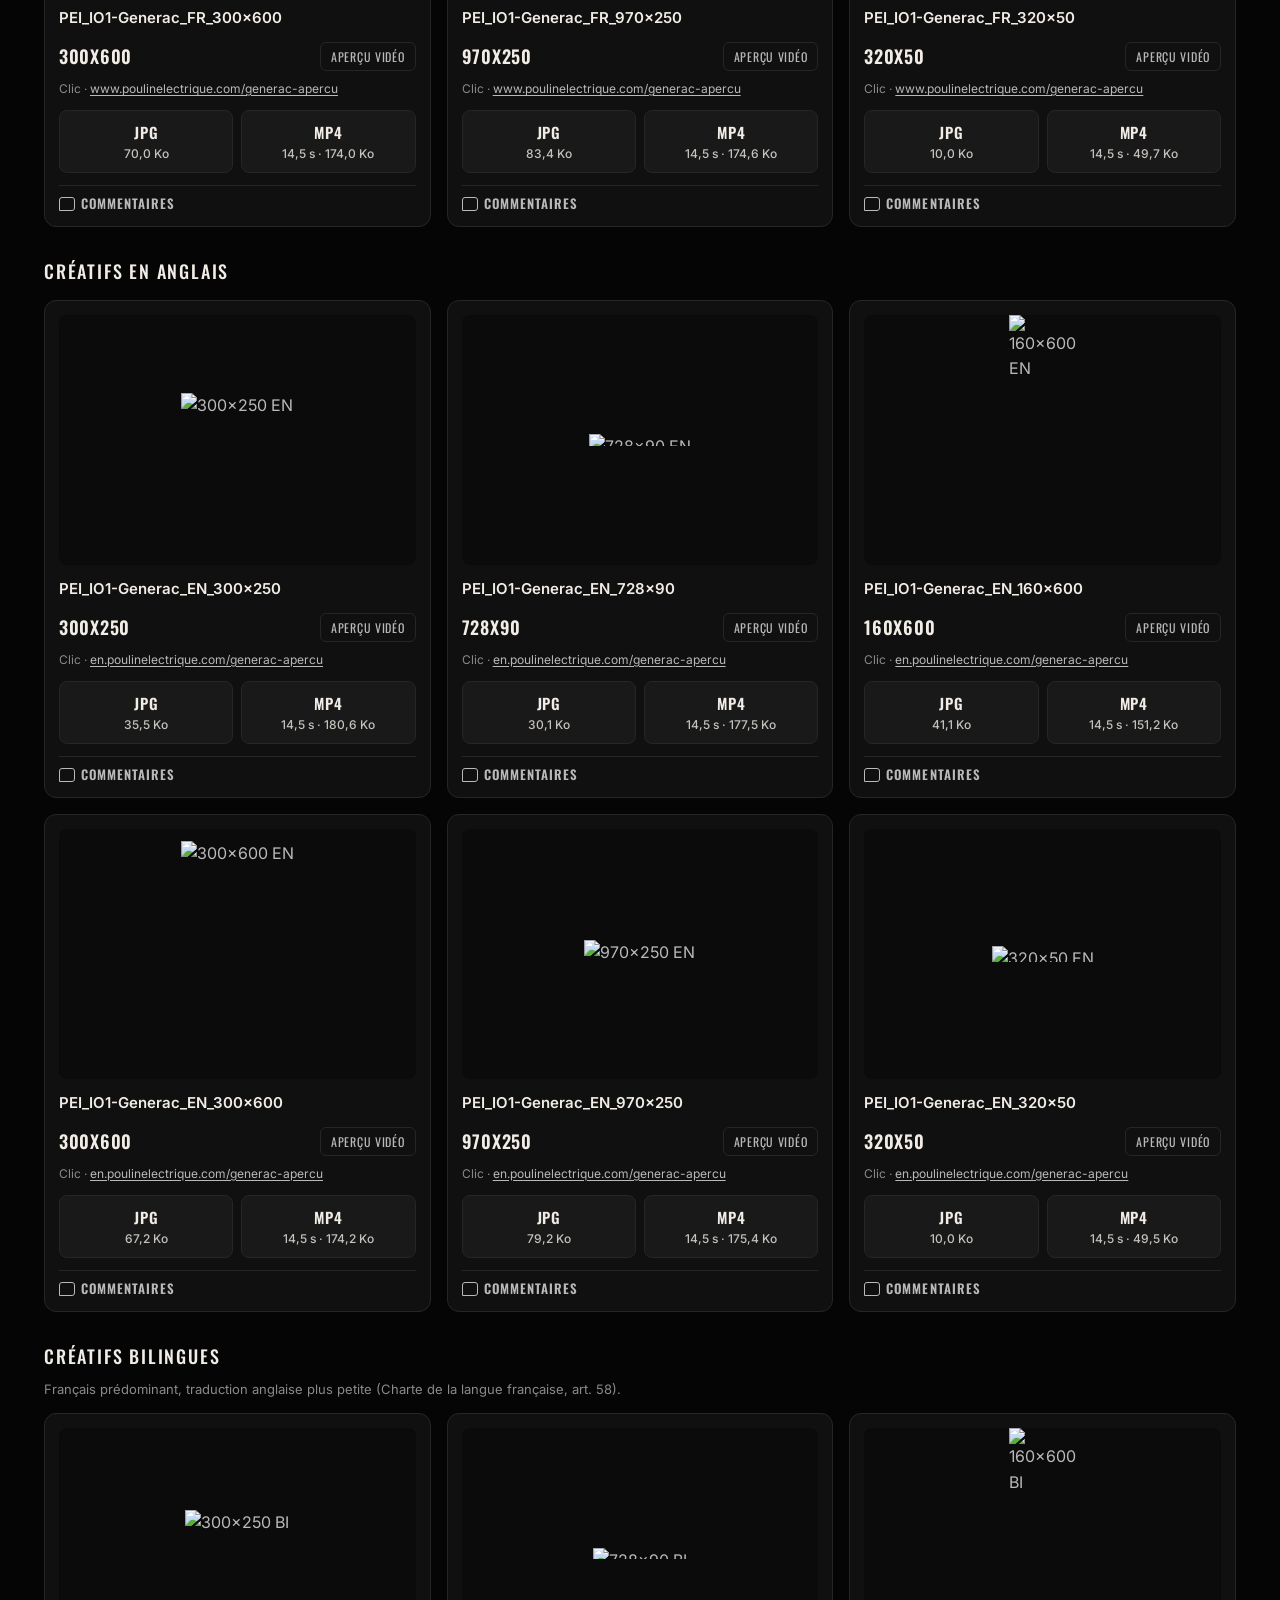
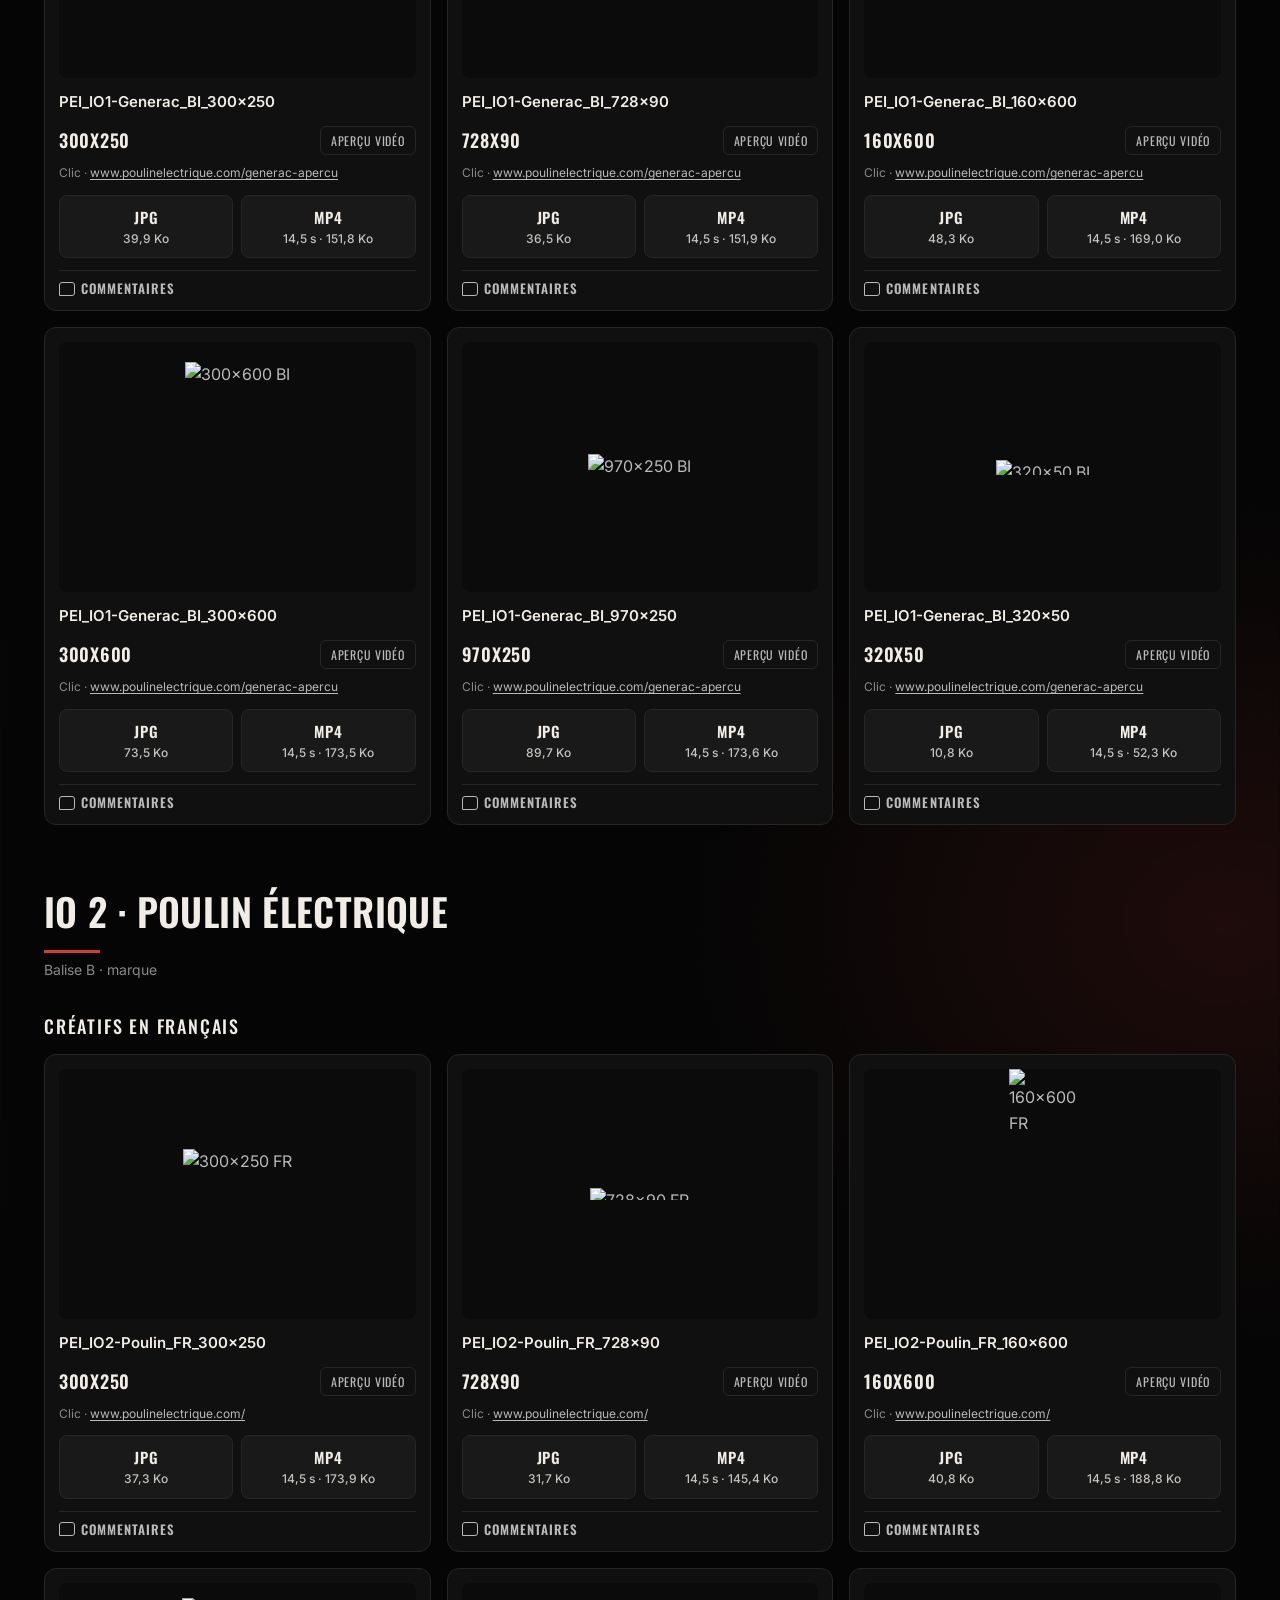
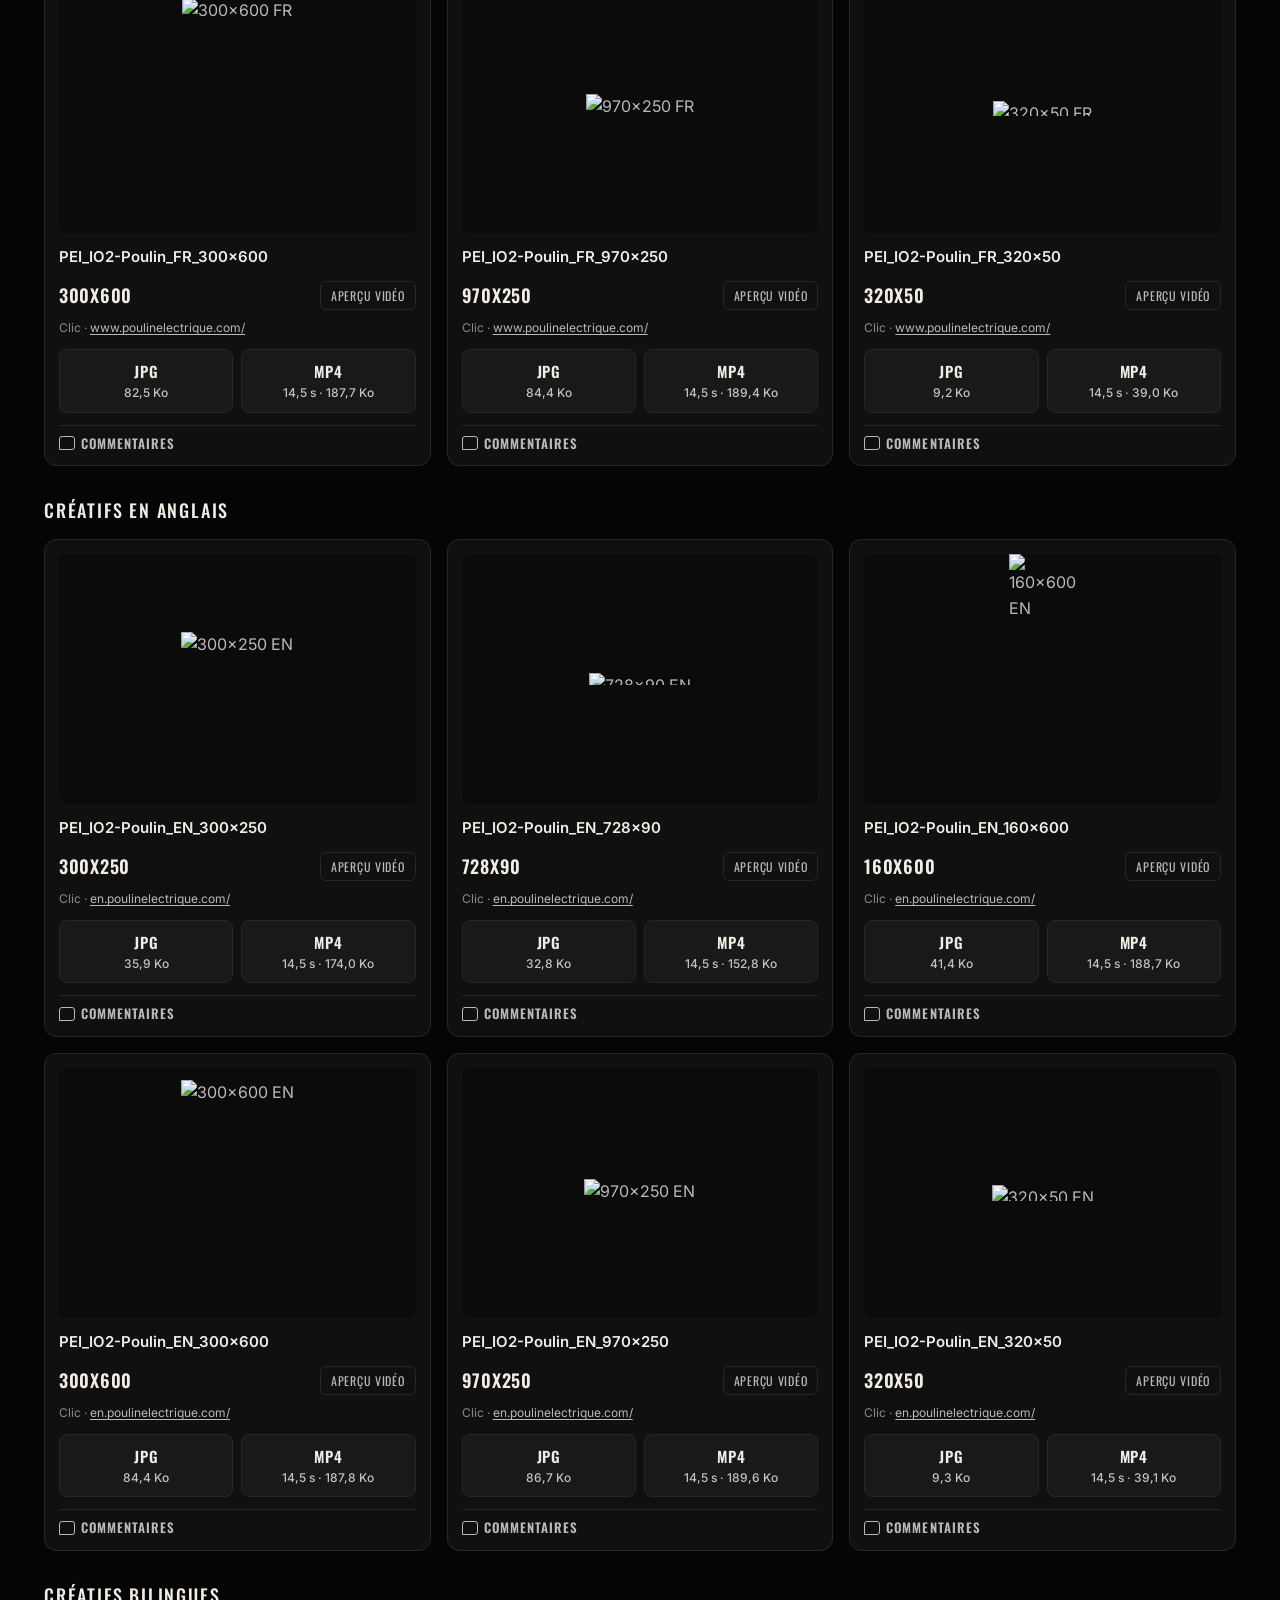
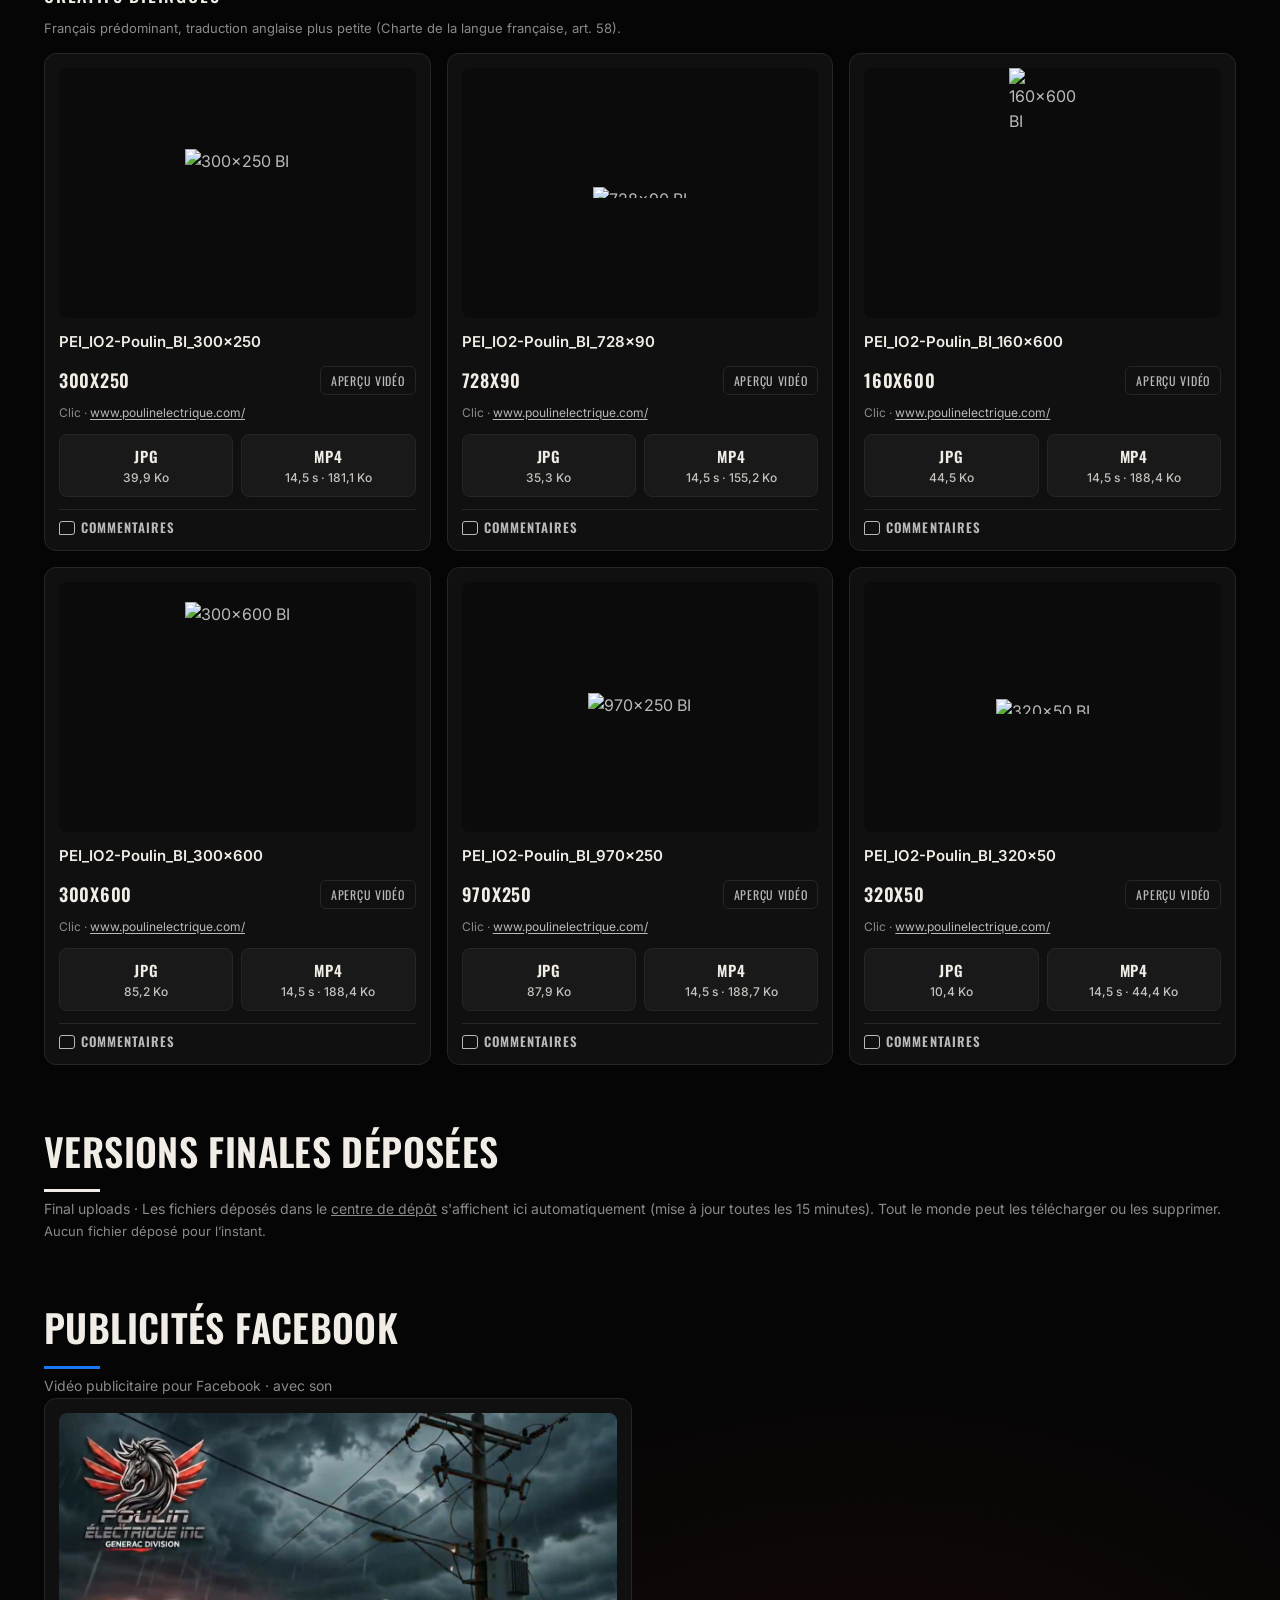
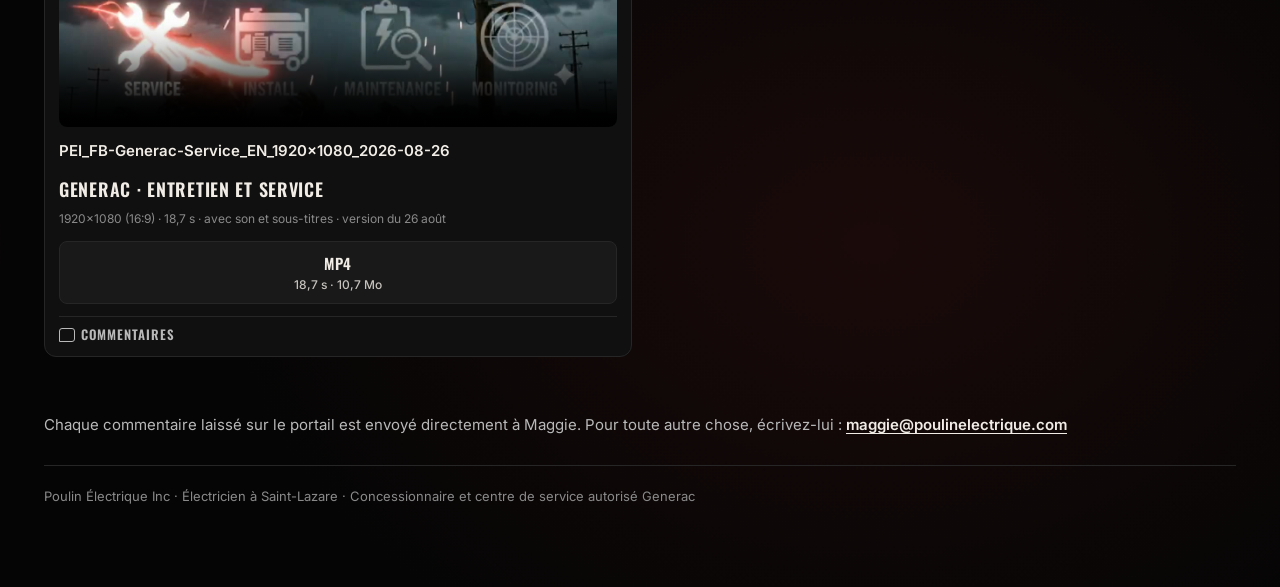
==== commit 8d834671: "Quick access menus at the top: Generac and Poulin by language, uploads, Facebook Co-Authored-By: Cla" ====
--- a/index.html
+++ b/index.html
@@ -39,8 +39,6 @@
 .btn small{font-family:Inter,sans-serif;text-transform:none;letter-spacing:0;font-weight:500;opacity:.85}
 .specs{display:grid;grid-template-columns:repeat(auto-fit,minmax(230px,1fr));gap:10px 28px;margin:8px 0 8px;padding:18px 0;border-top:1px solid var(--pei-border);border-bottom:1px solid var(--pei-border);list-style:none;font-size:14px}
 .specs b{color:var(--pei-cream);font-weight:600}
-nav.jump{display:flex;flex-wrap:wrap;gap:8px 18px;margin:22px 0 0;font-family:Oswald,sans-serif;text-transform:uppercase;letter-spacing:.08em;font-size:14px}
-nav.jump a{text-decoration:none;color:var(--pei-cream)} nav.jump a:hover{color:var(--pei-red)}
 .io{margin-top:56px}
 .io-head h2{color:var(--pei-cream);font-weight:600;font-size:clamp(26px,3vw,38px)}
 #io1 .io-head h2::after{content:"";display:block;width:56px;height:3px;background:var(--gen-logo);margin-top:8px}
@@ -92,6 +90,18 @@
 .fname{color:var(--pei-cream);font-weight:600;font-size:15px;overflow-wrap:anywhere}
 .finfo{font-size:12px;color:var(--pei-muted);margin-top:-6px}
 .dl.one{grid-template-columns:1fr}
+.quick{position:sticky;top:0;z-index:30;display:flex;flex-wrap:wrap;align-items:center;gap:8px;margin:0 -24px 6px;padding:10px 24px;background:rgba(5,5,5,.94);border-bottom:1px solid var(--pei-border);backdrop-filter:blur(6px)}
+.quick .dd{position:relative}
+.quick summary,.quick .qlink{display:inline-flex;align-items:center;gap:8px;padding:10px 14px;border:1px solid var(--pei-border);border-radius:9px;background:#191919;color:var(--pei-cream);font:600 14px/1 Oswald,sans-serif;text-transform:uppercase;letter-spacing:.08em;text-decoration:none;cursor:pointer;list-style:none;transition:background .15s,border-color .15s}
+.quick summary::-webkit-details-marker{display:none}
+.quick summary::after{content:"";width:7px;height:7px;border-right:2px solid currentColor;border-bottom:2px solid currentColor;transform:translateY(-2px) rotate(45deg);transition:transform .15s}
+.quick .dd[open] summary::after{transform:translateY(2px) rotate(-135deg)}
+.quick summary:hover,.quick .qlink:hover,.quick .dd[open] summary{border-color:var(--pei-red);background:var(--pei-panel-2)}
+.quick .menu{position:absolute;top:calc(100% + 6px);left:0;min-width:190px;max-width:calc(100vw - 32px);display:flex;flex-direction:column;padding:6px;background:#191919;border:1px solid var(--pei-border);border-radius:10px;box-shadow:0 12px 30px rgba(0,0,0,.55)}
+.quick .menu a{padding:10px 12px;border-radius:7px;color:var(--pei-cream);text-decoration:none;font-size:15px}
+.quick .menu a:hover,.quick .menu a:focus-visible{background:var(--pei-red);color:#fff;outline:none}
+.io[id],.lang[id]{scroll-margin-top:calc(var(--qh,64px) + 16px)}
+@media (max-width:640px){.quick{margin:0 -16px 6px;padding:8px 16px}.quick summary,.quick .qlink{padding:9px 11px;font-size:13px}}
 </style>
 <link rel="stylesheet" href="assets/comments.css">
 <script>
@@ -118,6 +128,8 @@
     </nav>
   </div>
 
+  <nav class="quick" aria-label="Accès rapide"><details class="dd"><summary>Generac</summary><div class="menu"><a href="#io1-en">Anglais</a><a href="#io1-fr">Français</a><a href="#io1-bi">Bilingue</a></div></details><details class="dd"><summary>Poulin Électrique Inc</summary><div class="menu"><a href="#io2-en">Anglais</a><a href="#io2-fr">Français</a><a href="#io2-bi">Bilingue</a></div></details><a class="qlink" href="#final">Versions finales déposées</a><a class="qlink" href="#facebook">Publicités Facebook</a></nav>
+
   <div class="actions">
     <a class="btn primary" href="PEI_Evanov_Display_2026-10.zip" download>Tout télécharger <small>ZIP · 10,6 Mo</small></a>
     <a class="btn" href="PEI_Evanov_FR_CreativeList.csv" download>Liste des créatifs <small>CSV</small></a>
@@ -127,11 +139,10 @@
 
   <ul class="specs"><li><b>72 fichiers</b> · 36 JPG + 36 MP4</li><li><b>6 formats</b> · 300×250, 728×90, 160×600, 300×600, 970×250, 320×50</li><li><b>MP4</b> · H.264, sans son, 14,5 s, moins de 200 Ko, joue une fois</li><li><b>Image de secours</b> · le JPG du même format</li><li><b>URL de clic</b> · dans la liste des créatifs et sur chaque fiche</li></ul>
 
-  <nav class="jump" aria-label="Sections"><a href="#io1">IO 1 · Generac</a><a href="#io2">IO 2 · Poulin Électrique</a><a href="#final">Versions finales déposées</a><a href="#facebook">Publicités Facebook</a></nav>
 
   <section class="io" id="io1">
     <header class="io-head"><h2>IO 1 · Generac</h2><p>Balise A · pages Generac</p></header>
-    <section class="lang">
+    <section class="lang" id="io1-fr">
       <h3>Créatifs en français</h3>
       <div class="grid">
       <article class="card">
@@ -232,7 +243,7 @@
       </article>
       </div>
     </section>
-    <section class="lang">
+    <section class="lang" id="io1-en">
       <h3>Créatifs en anglais</h3>
       <div class="grid">
       <article class="card">
@@ -333,7 +344,7 @@
       </article>
       </div>
     </section>
-    <section class="lang">
+    <section class="lang" id="io1-bi">
       <h3>Créatifs bilingues</h3><p class="note">Français prédominant, traduction anglaise plus petite (Charte de la langue française, art. 58).</p>
       <div class="grid">
       <article class="card">
@@ -437,7 +448,7 @@
   </section>
   <section class="io" id="io2">
     <header class="io-head"><h2>IO 2 · Poulin Électrique</h2><p>Balise B · marque</p></header>
-    <section class="lang">
+    <section class="lang" id="io2-fr">
       <h3>Créatifs en français</h3>
       <div class="grid">
       <article class="card">
@@ -538,7 +549,7 @@
       </article>
       </div>
     </section>
-    <section class="lang">
+    <section class="lang" id="io2-en">
       <h3>Créatifs en anglais</h3>
       <div class="grid">
       <article class="card">
@@ -639,7 +650,7 @@
       </article>
       </div>
     </section>
-    <section class="lang">
+    <section class="lang" id="io2-bi">
       <h3>Créatifs bilingues</h3><p class="note">Français prédominant, traduction anglaise plus petite (Charte de la langue française, art. 58).</p>
       <div class="grid">
       <article class="card">
@@ -856,5 +867,28 @@
     .catch(() => say(T.err));
 })();
 </script>
+<script>
+// Quick access menus: one open at a time, close after a choice or a click elsewhere.
+(() => {
+  const menus = [...document.querySelectorAll('.quick .dd')];
+  // Sections stop just below the sticky menu bar, whatever its height.
+  const bar = document.querySelector('.quick');
+  const fit = () => document.documentElement.style.setProperty('--qh', bar.offsetHeight + 'px');
+  fit();
+  addEventListener('resize', fit);
+  menus.forEach(d => d.addEventListener('toggle', () => {
+    if (d.open) menus.forEach(o => { if (o !== d) o.open = false; });
+  }));
+  document.querySelectorAll('.quick .menu a').forEach(a => a.addEventListener('click', () => {
+    menus.forEach(d => { d.open = false; });
+  }));
+  document.addEventListener('click', e => {
+    if (!e.target.closest('.quick .dd')) menus.forEach(d => { d.open = false; });
+  });
+  document.addEventListener('keydown', e => {
+    if (e.key === 'Escape') menus.forEach(d => { d.open = false; });
+  });
+})();
+</script>
 </body>
 </html>
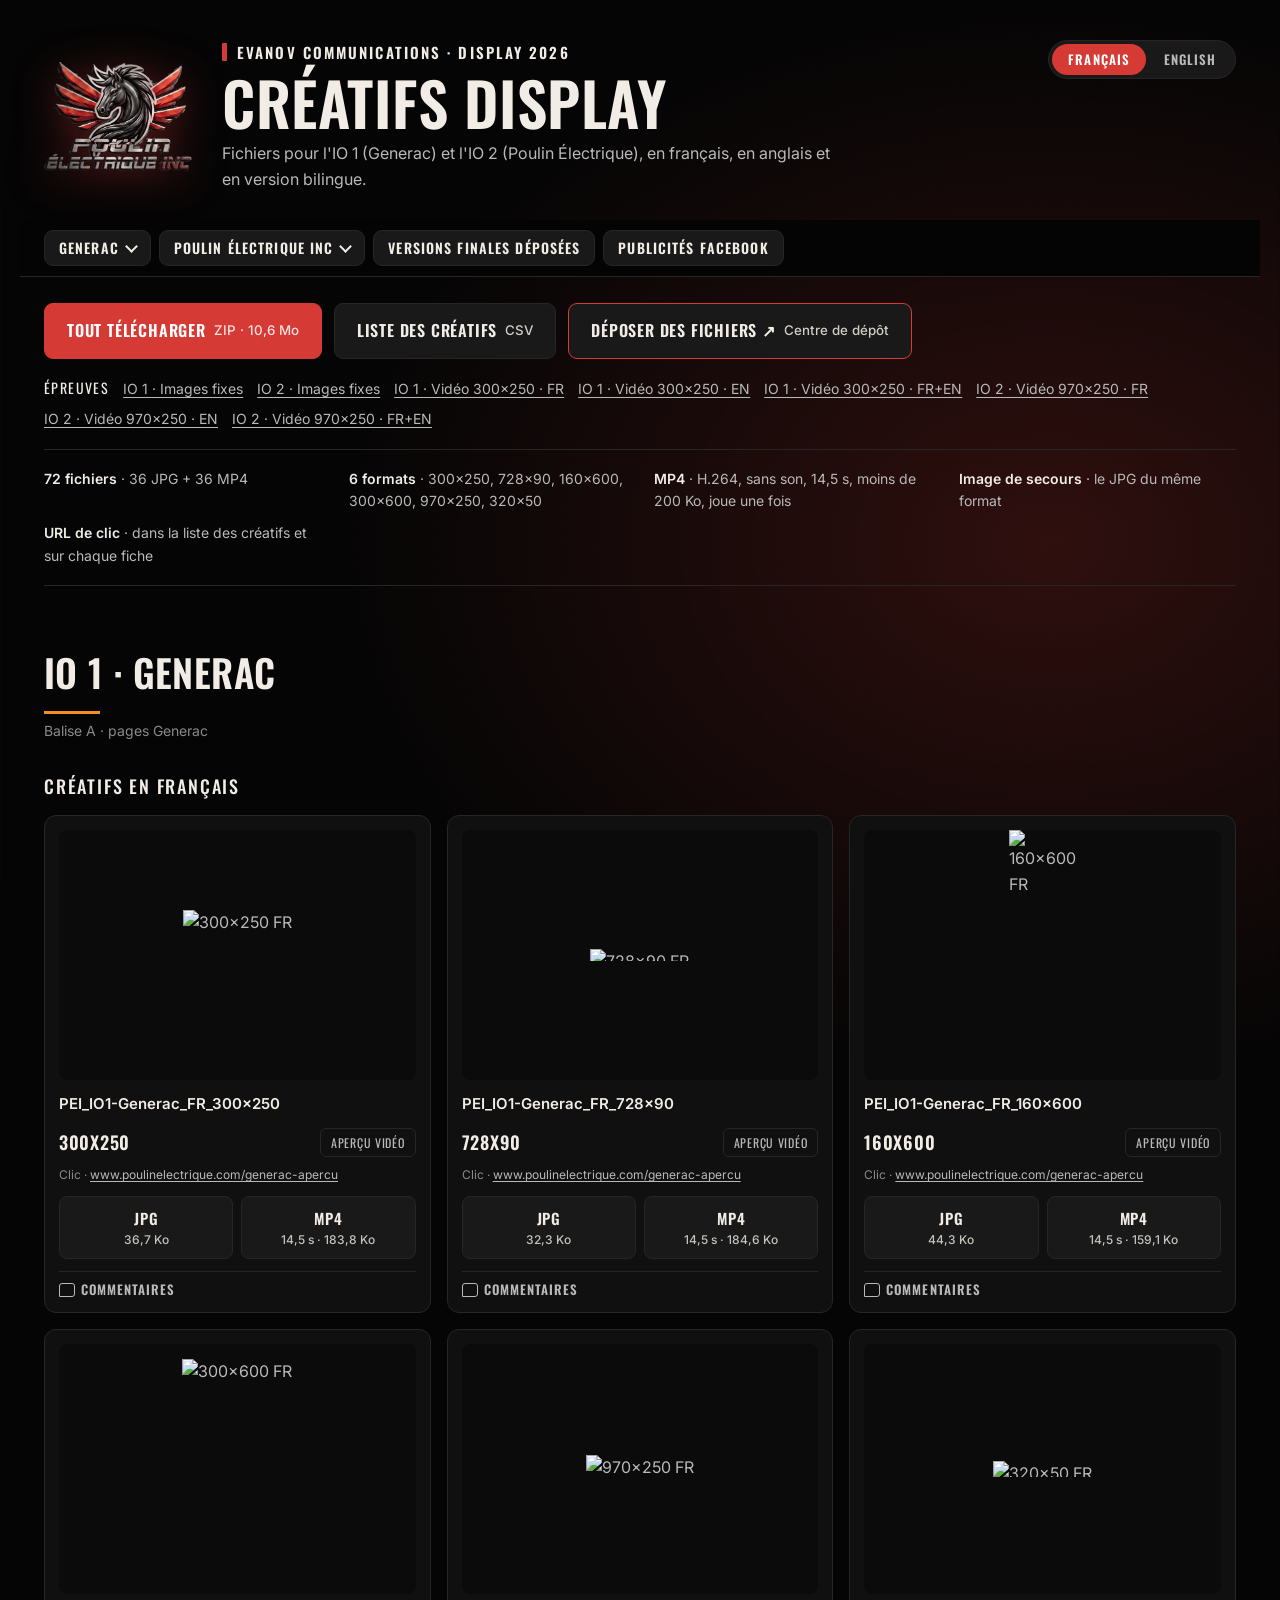
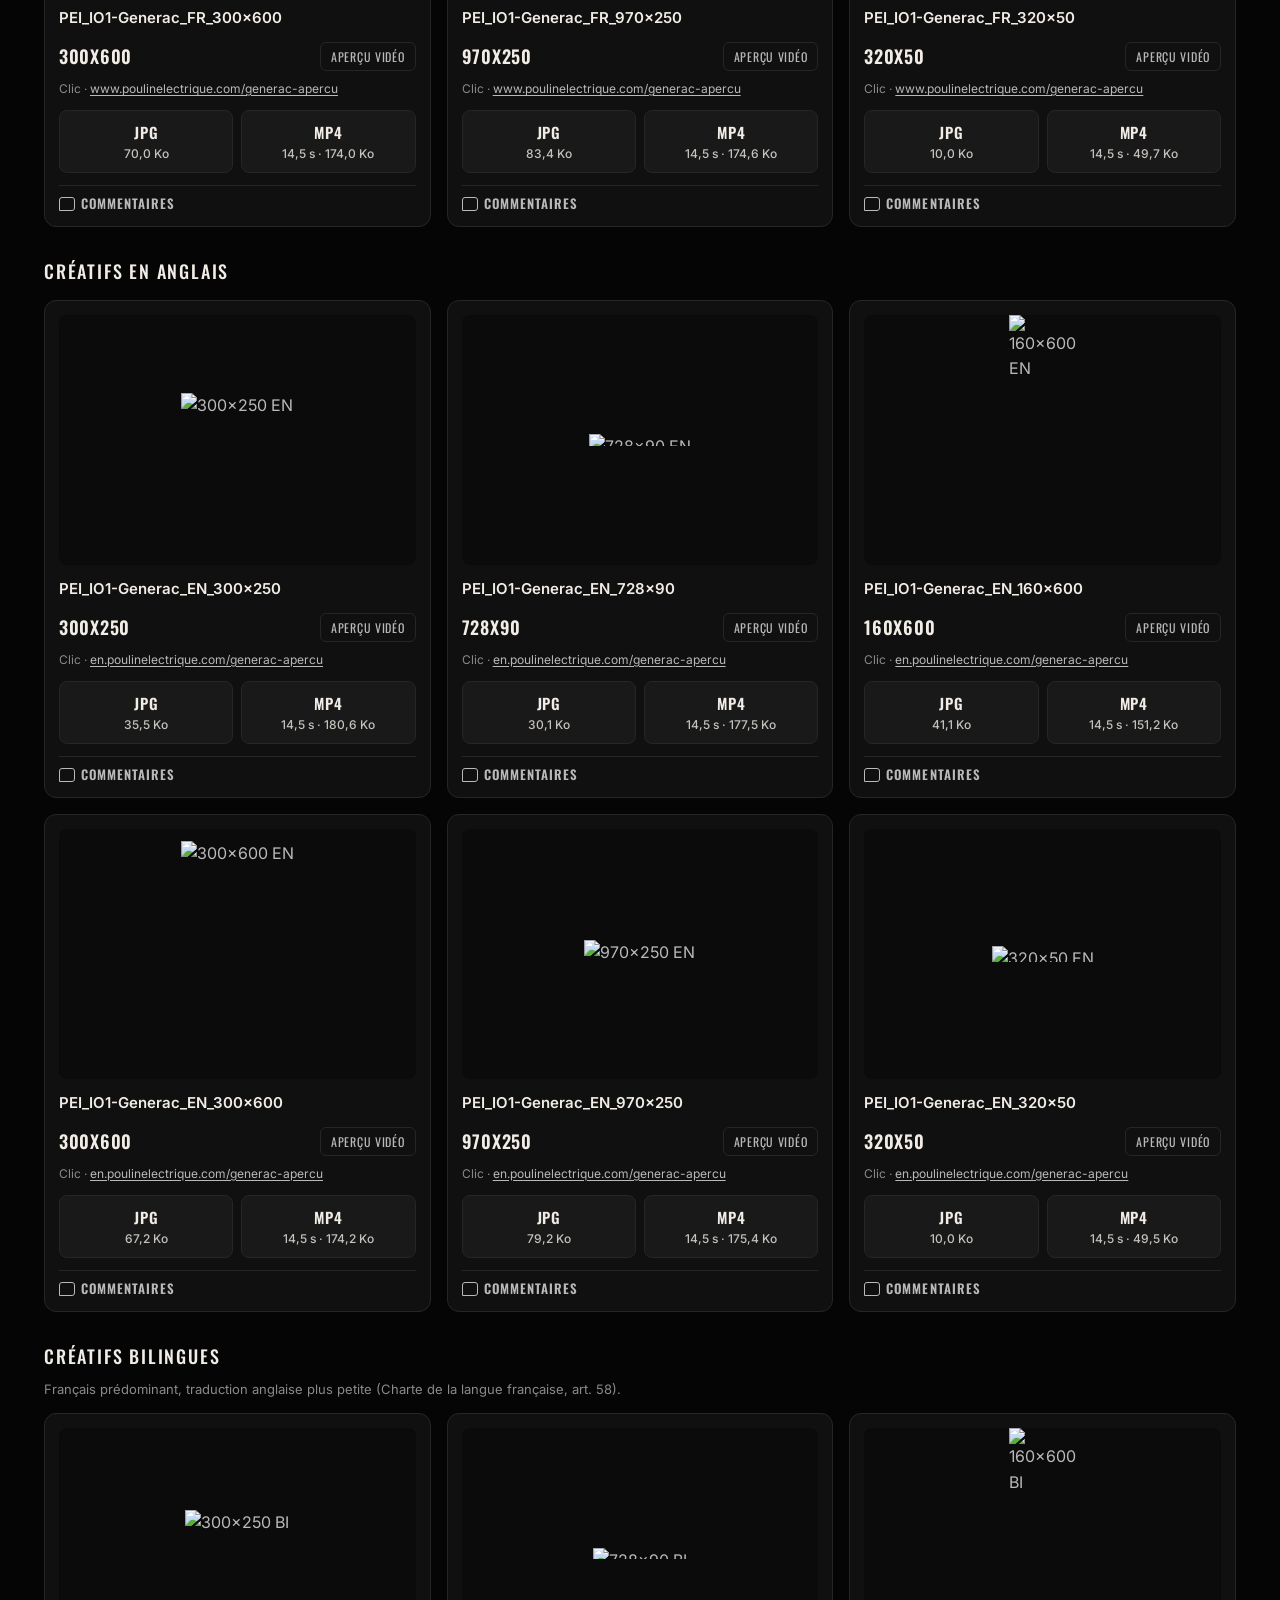
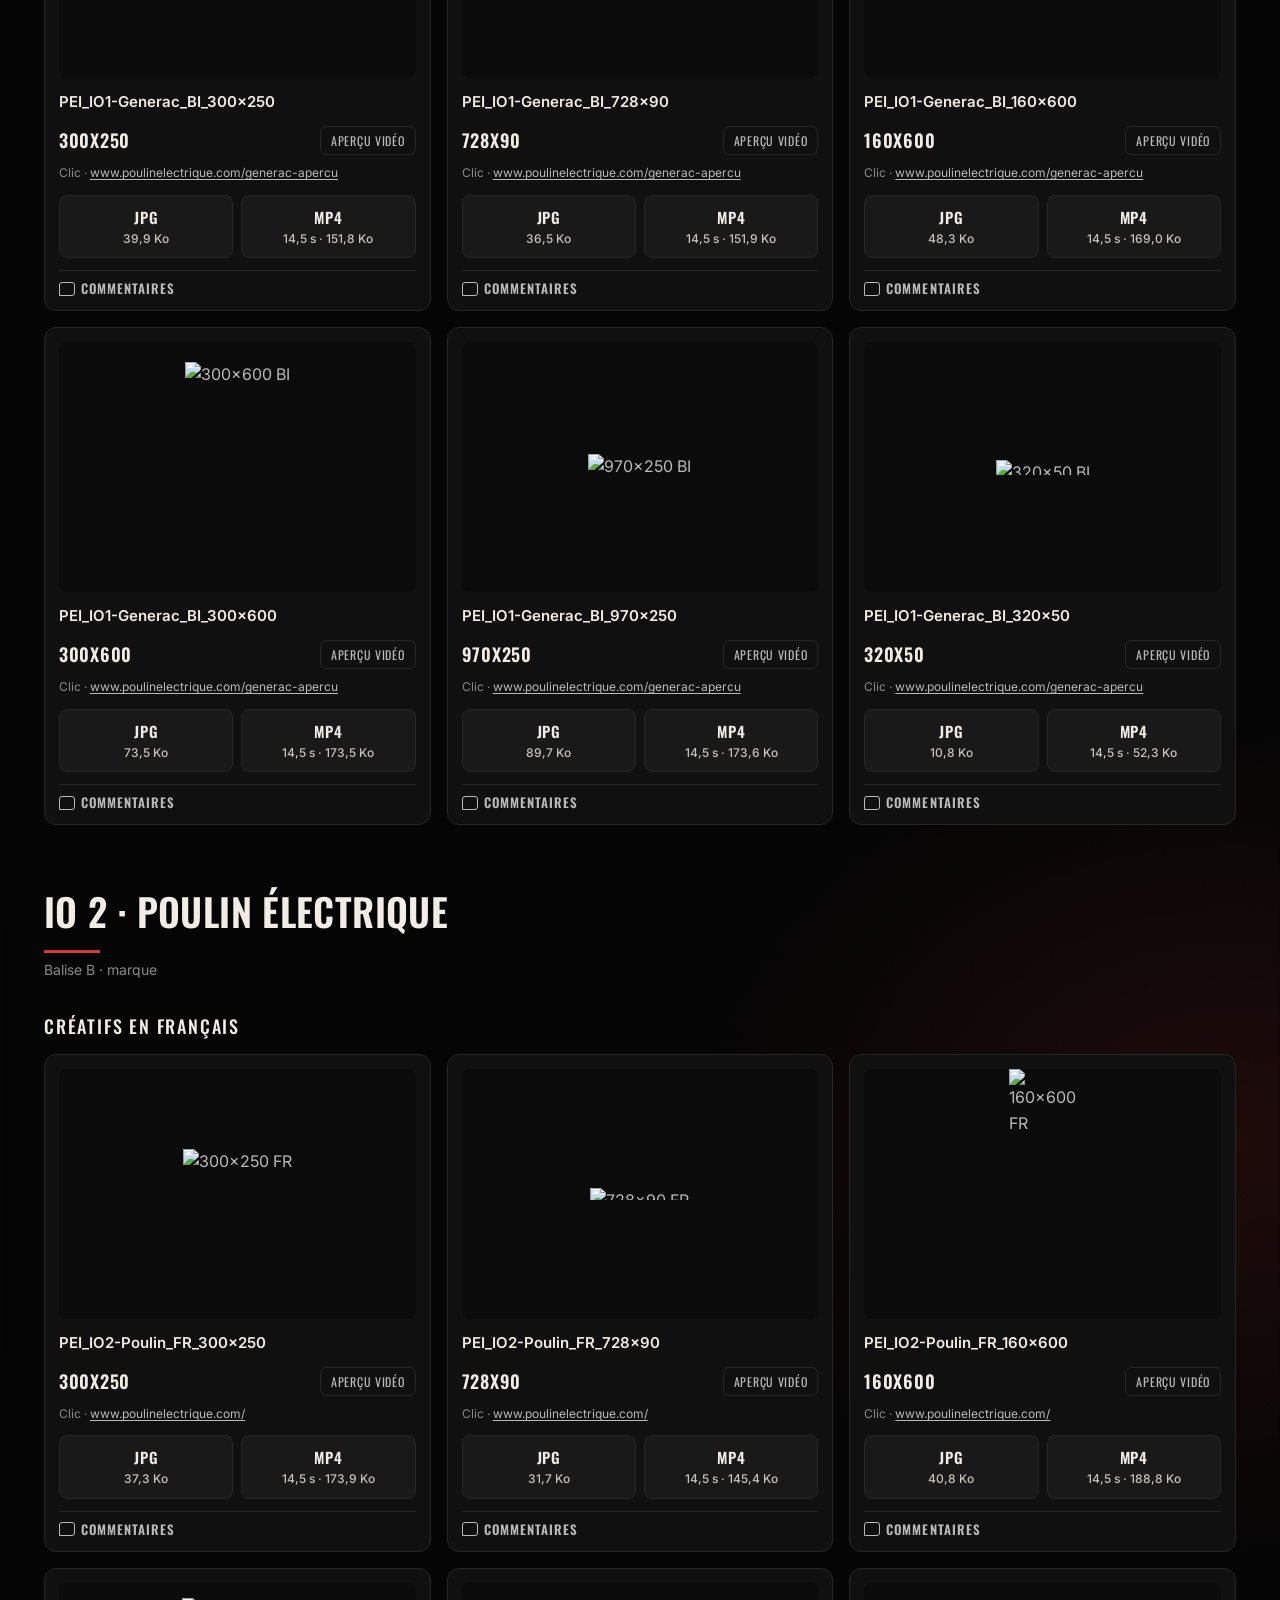
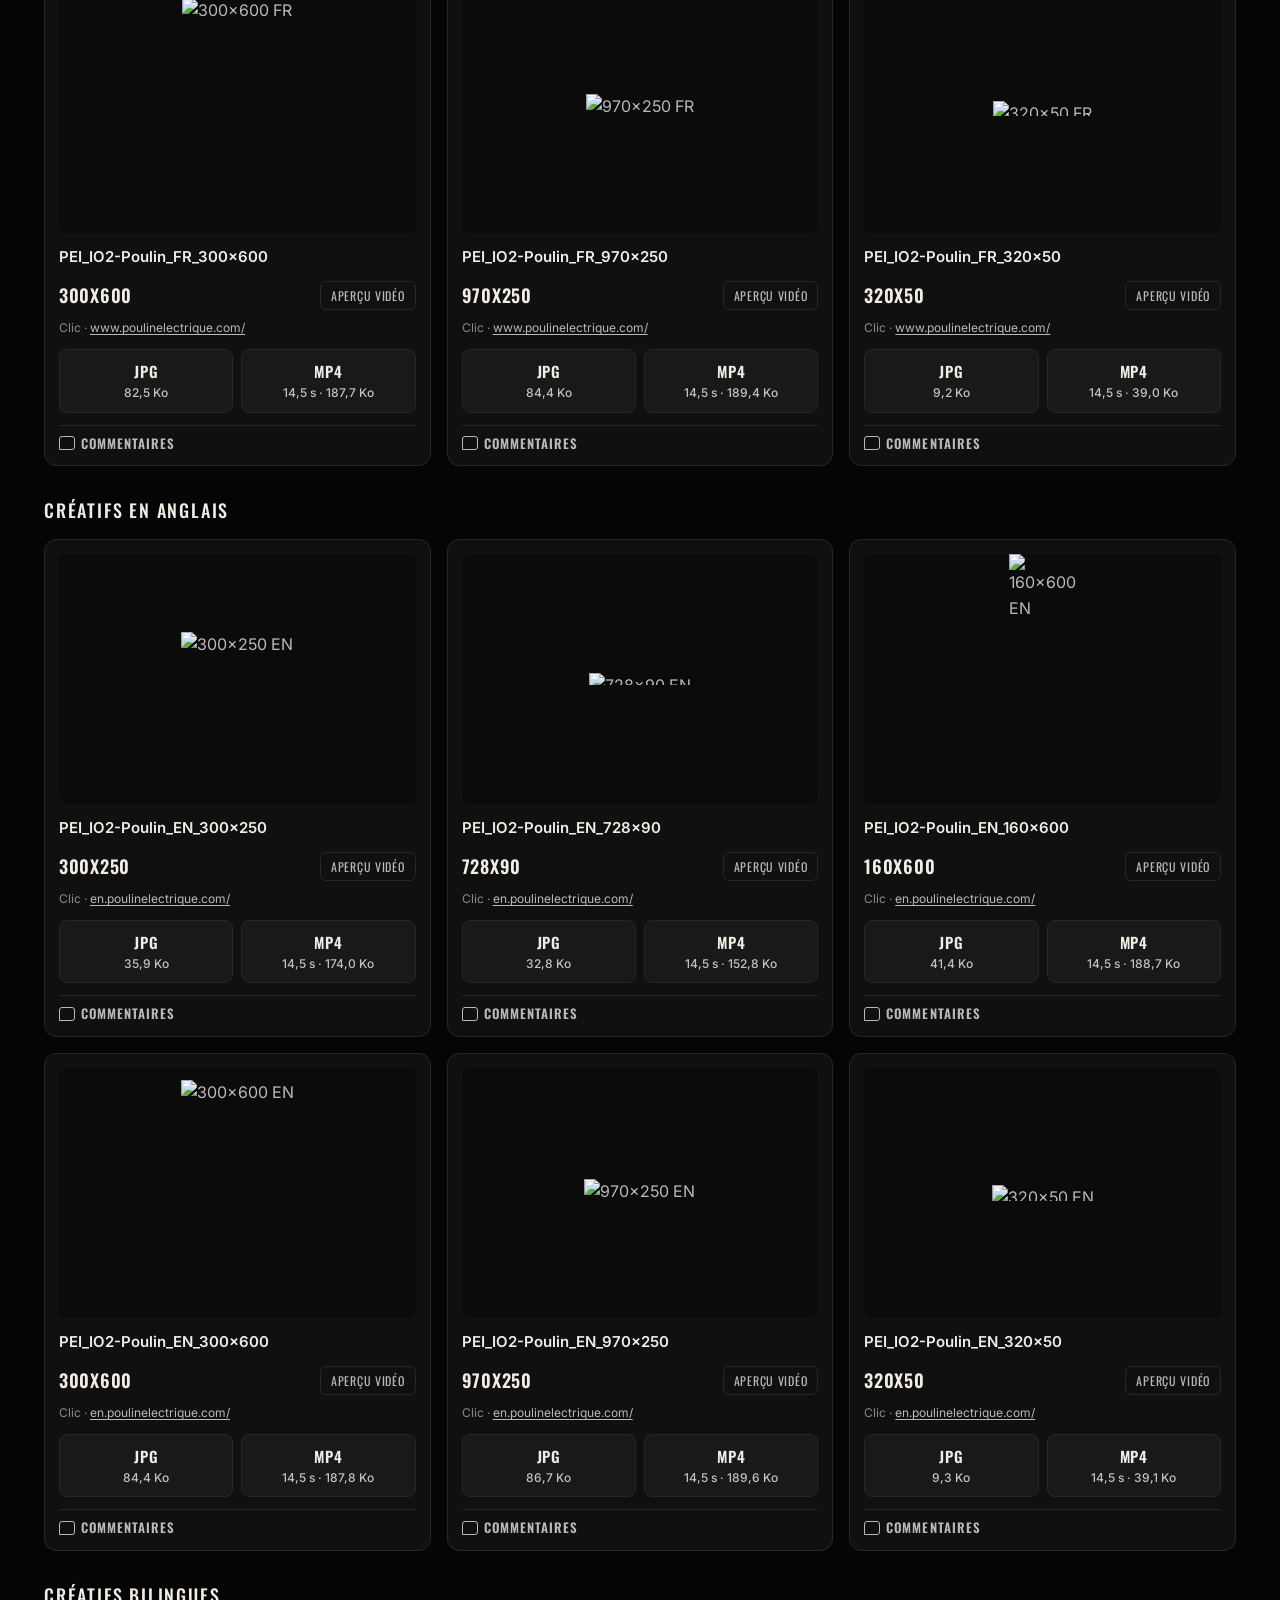
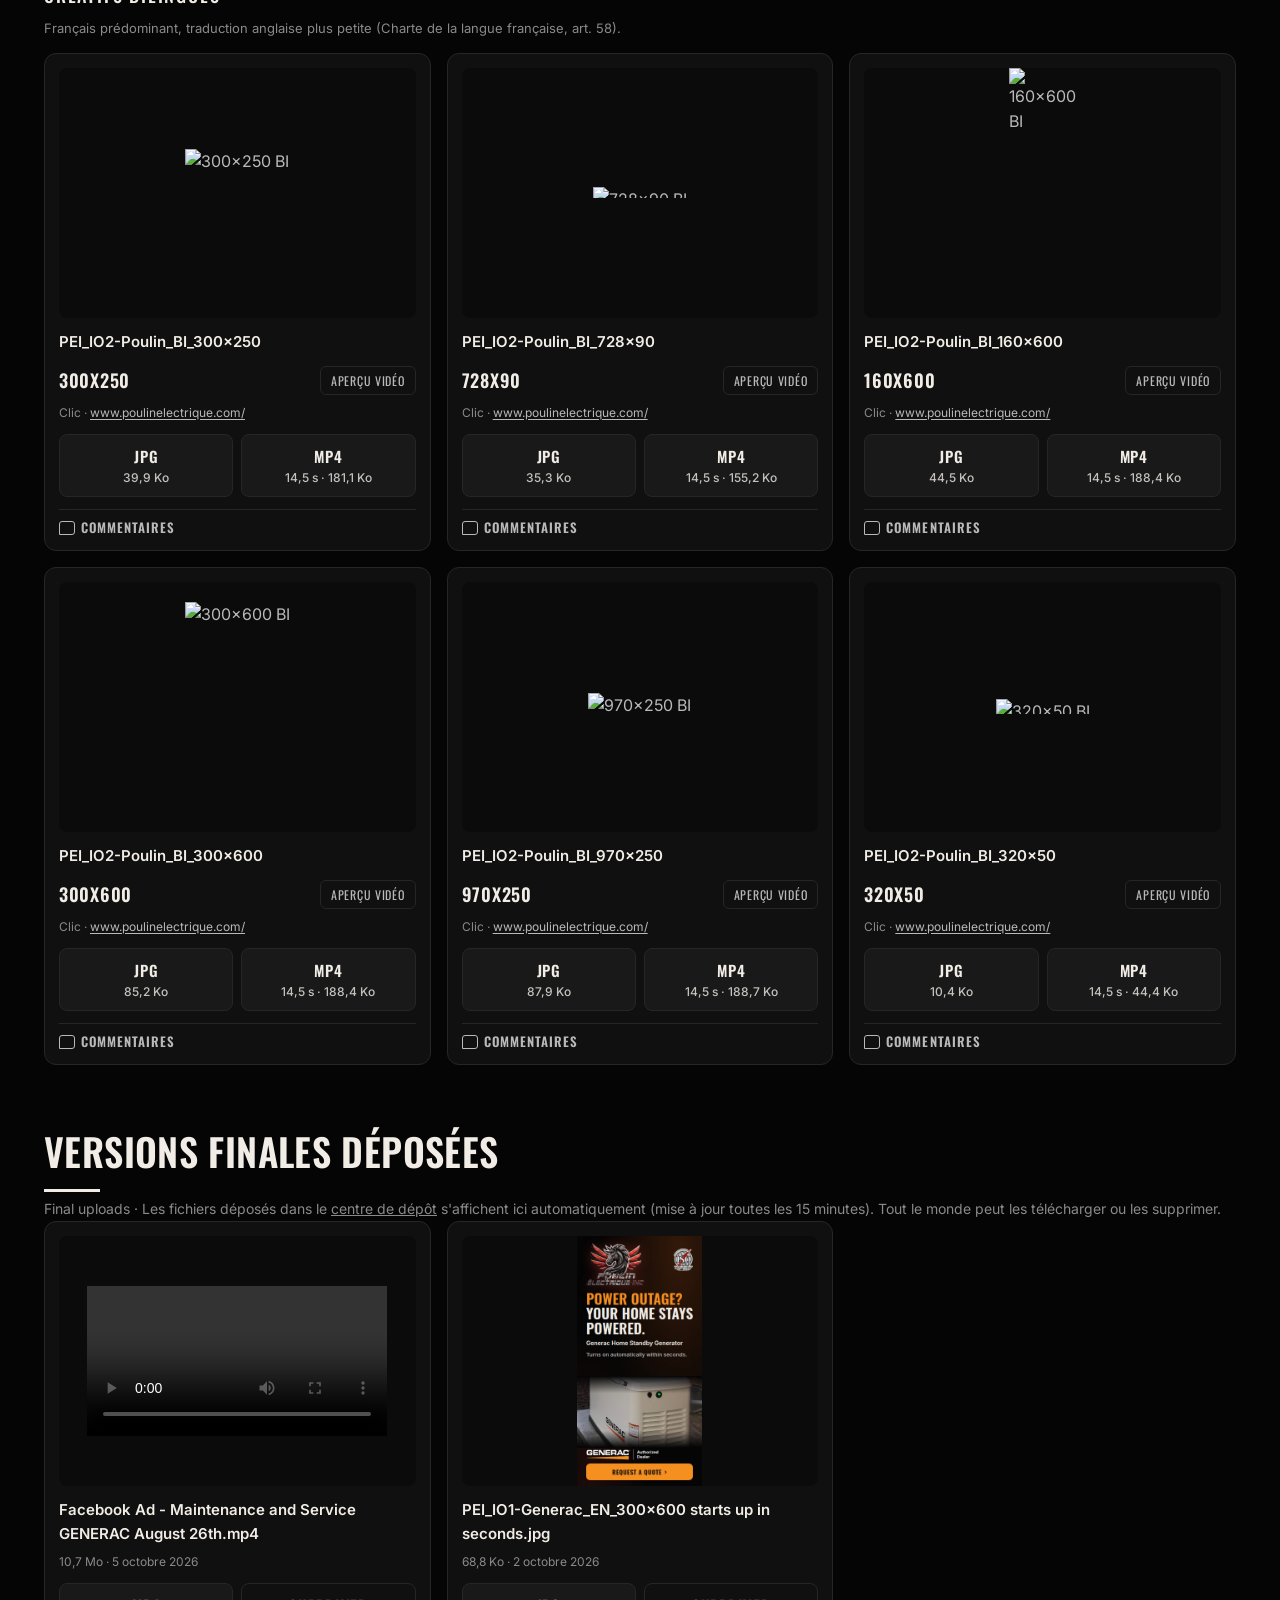
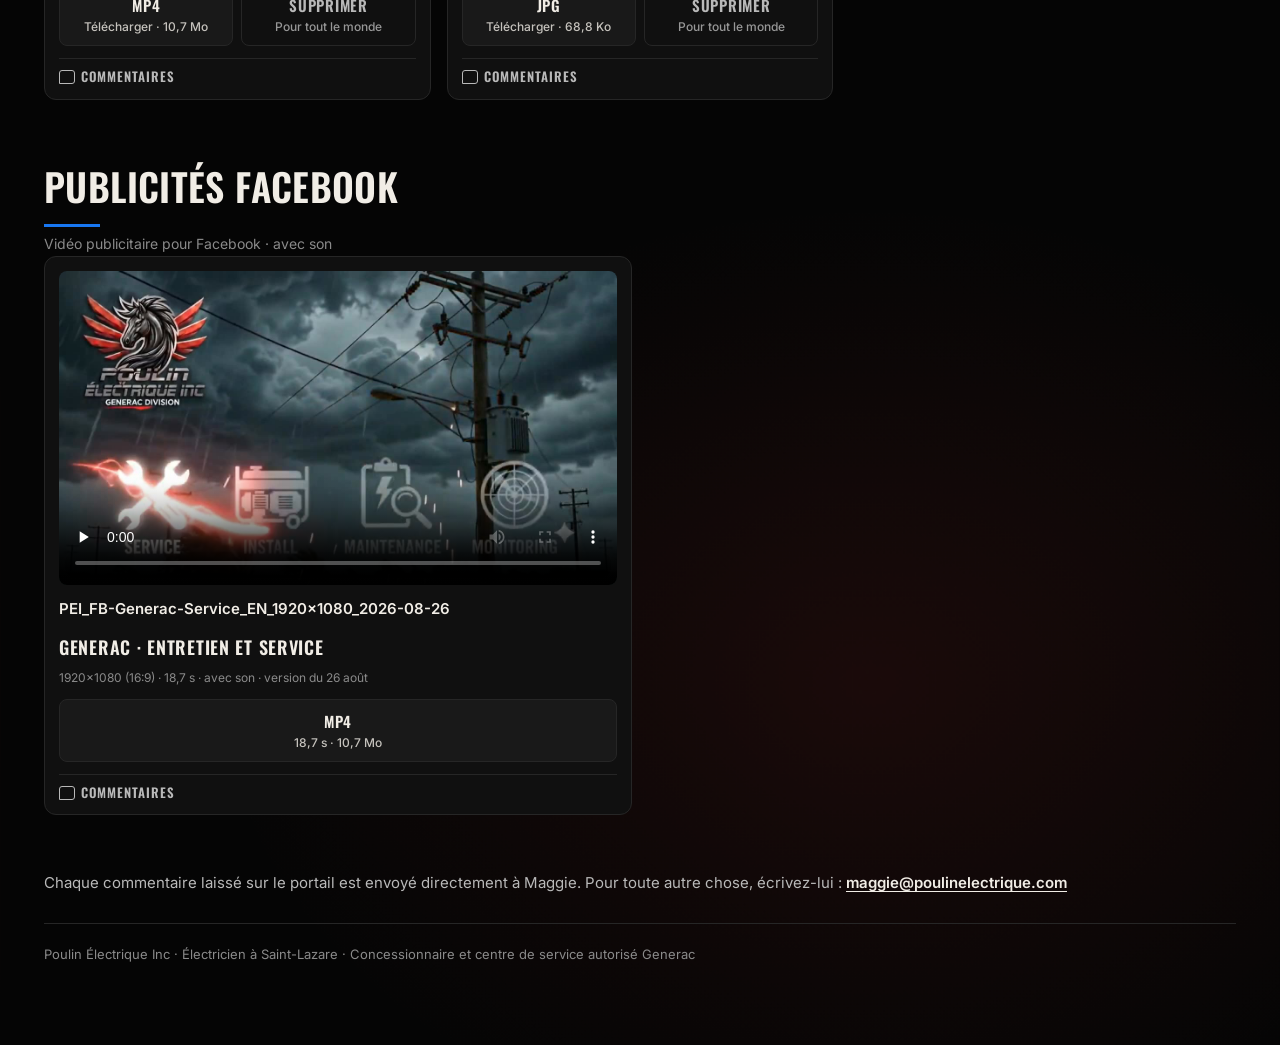
==== commit 3b586629: "Facebook ad: remove the subtitle track (picture and sound unchanged) Co-Authored-By: Claude Opus 5.5" ====
--- a/index.html
+++ b/index.html
@@ -767,7 +767,7 @@
         </div>
         <p class="fname">PEI_FB-Generac-Service_EN_1920x1080_2026-08-26</p>
         <div class="meta"><span class="size">Generac · Entretien et service</span></div>
-        <p class="finfo">1920×1080 (16:9) · 18,7 s · avec son et sous-titres · version du 26 août</p>
+        <p class="finfo">1920×1080 (16:9) · 18,7 s · avec son · version du 26 août</p>
         <div class="dl one"><a href="Facebook/PEI_FB-Generac-Service_EN_1920x1080_2026-08-26.mp4" download>MP4 <small>18,7 s · 10,7 Mo</small></a></div>
       </article>
     </div>
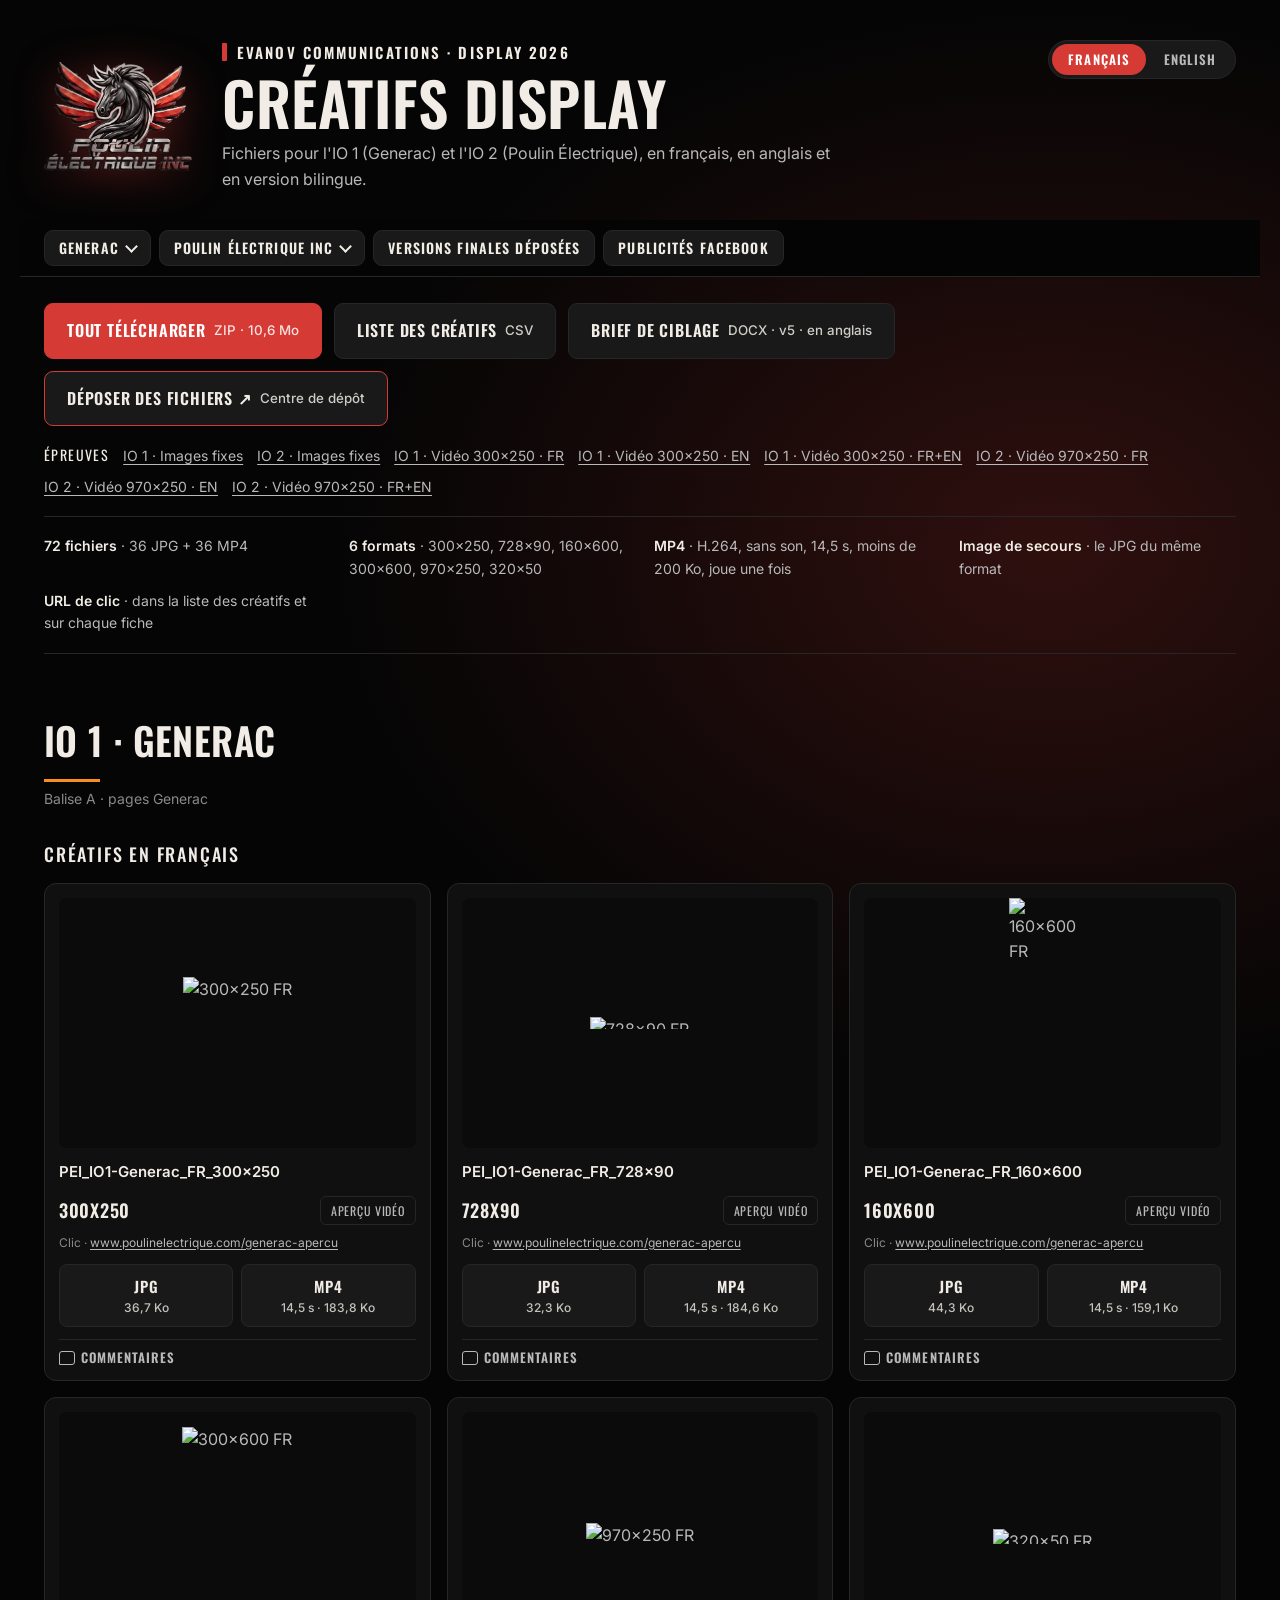
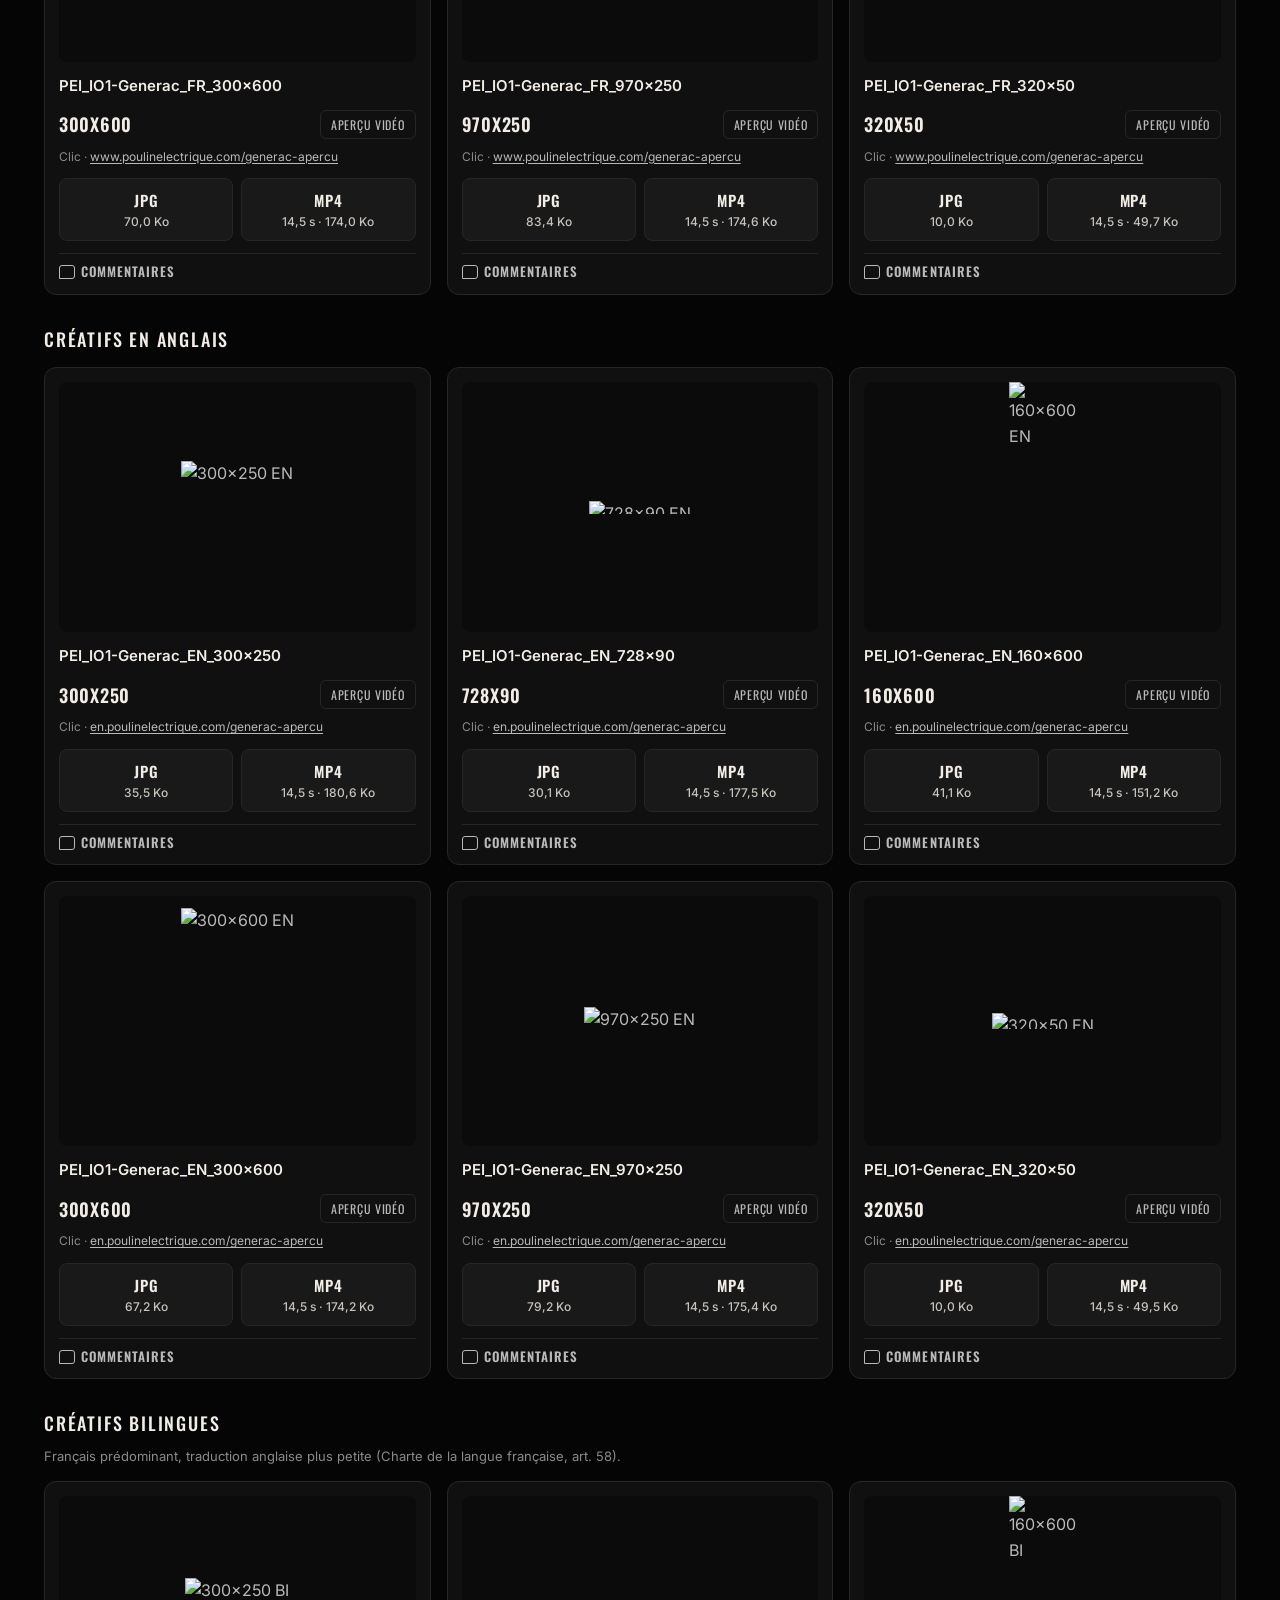
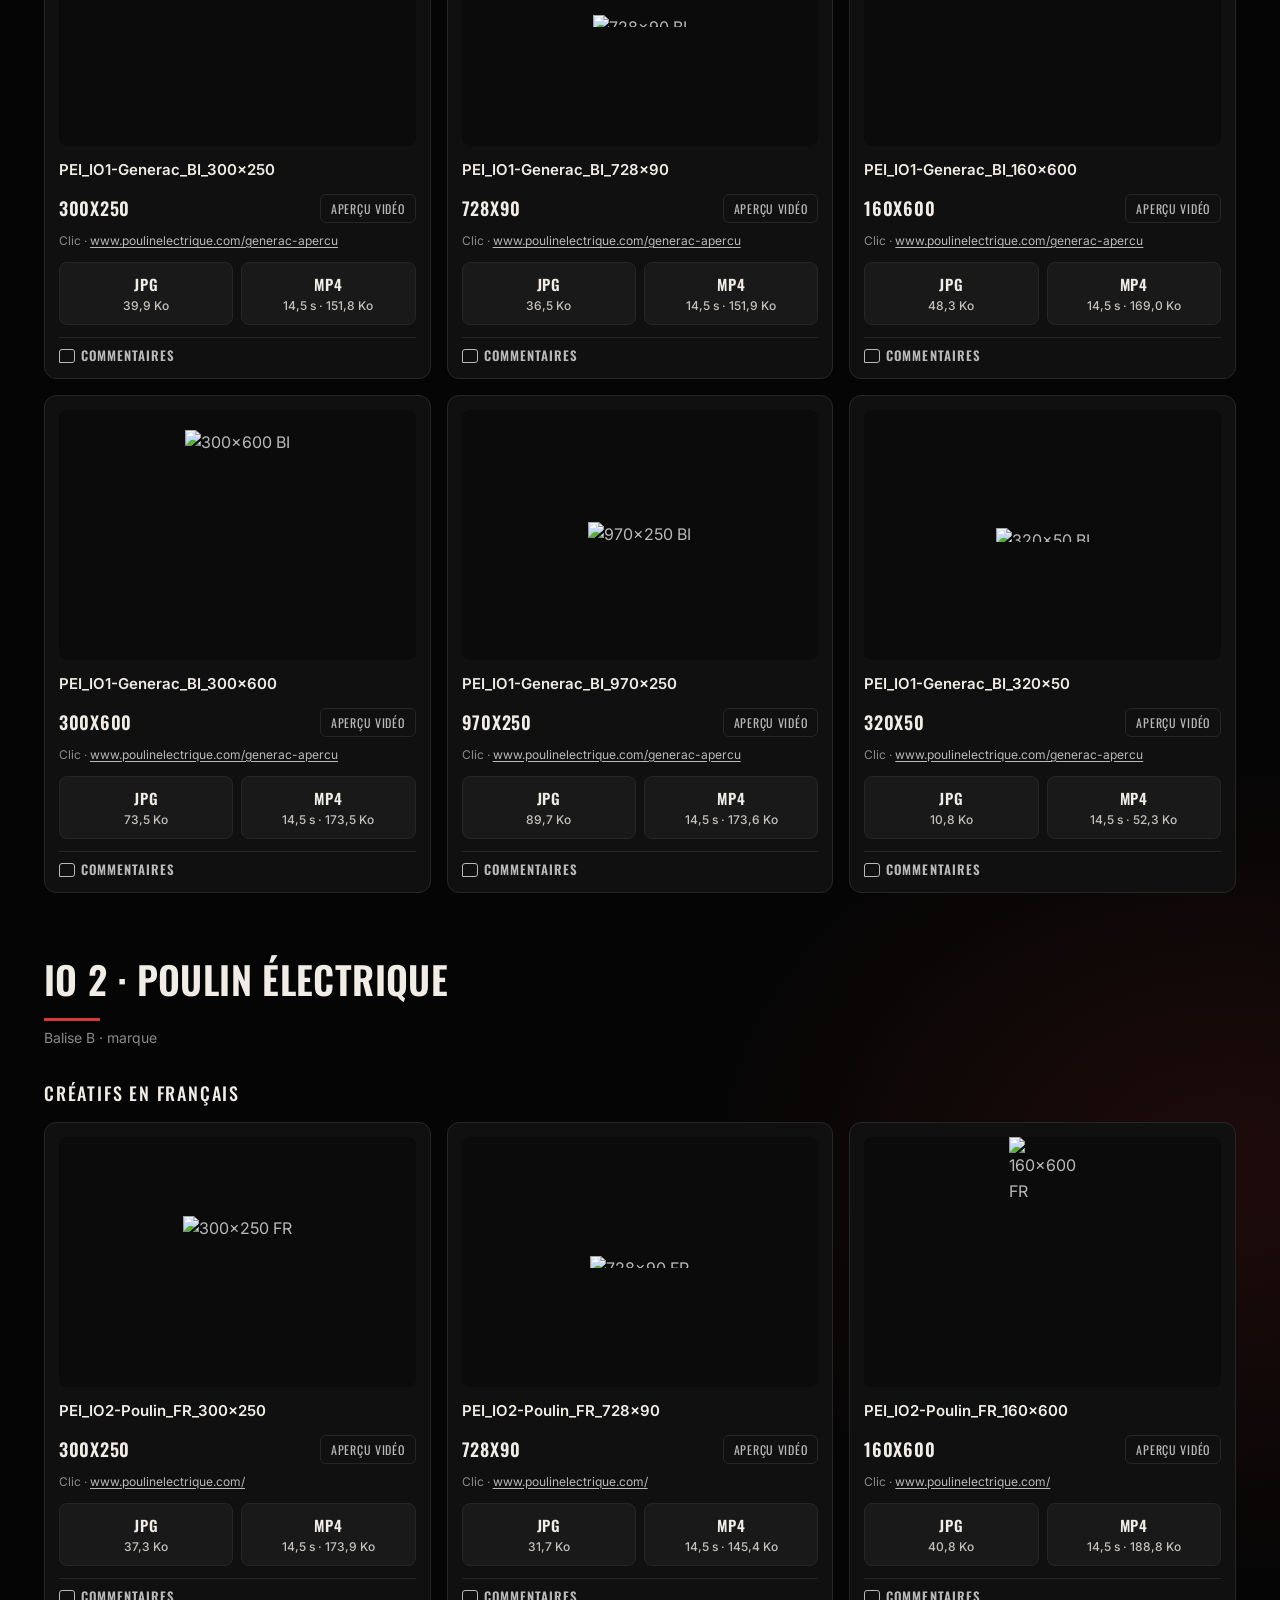
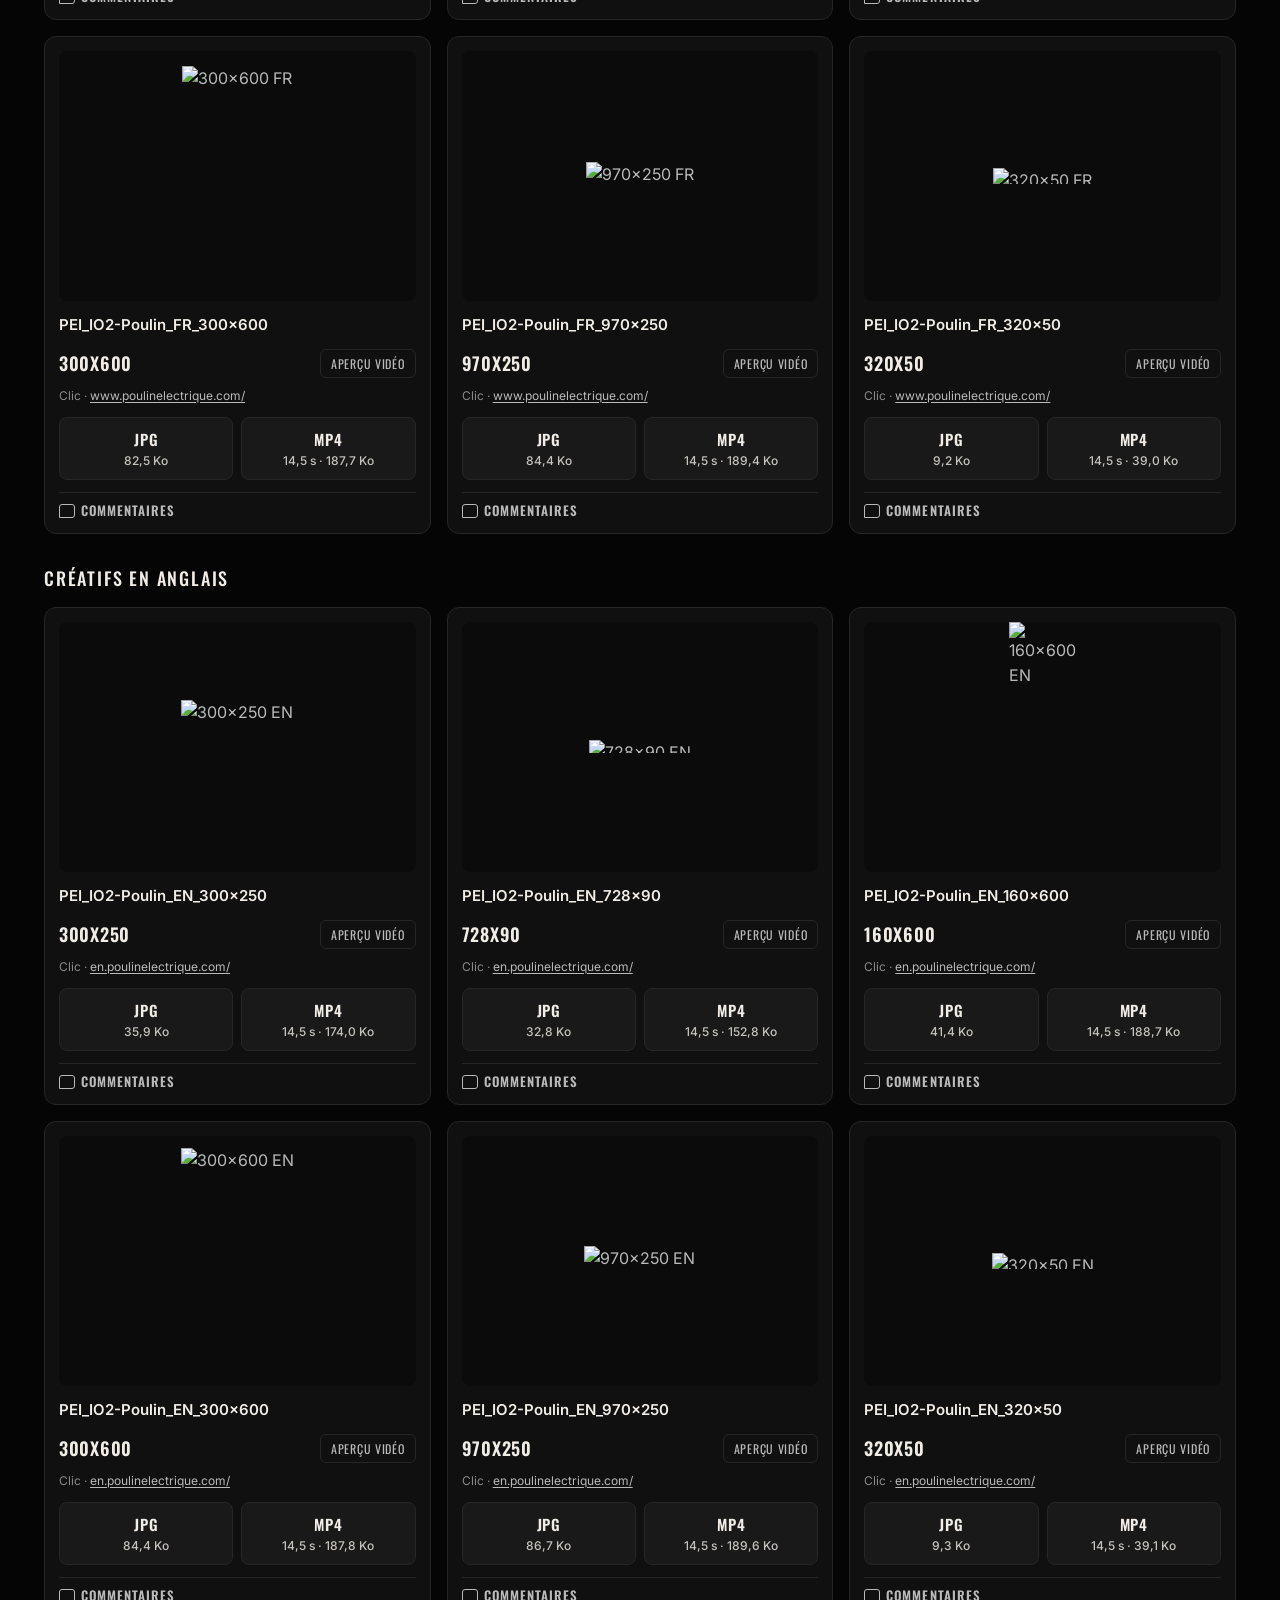
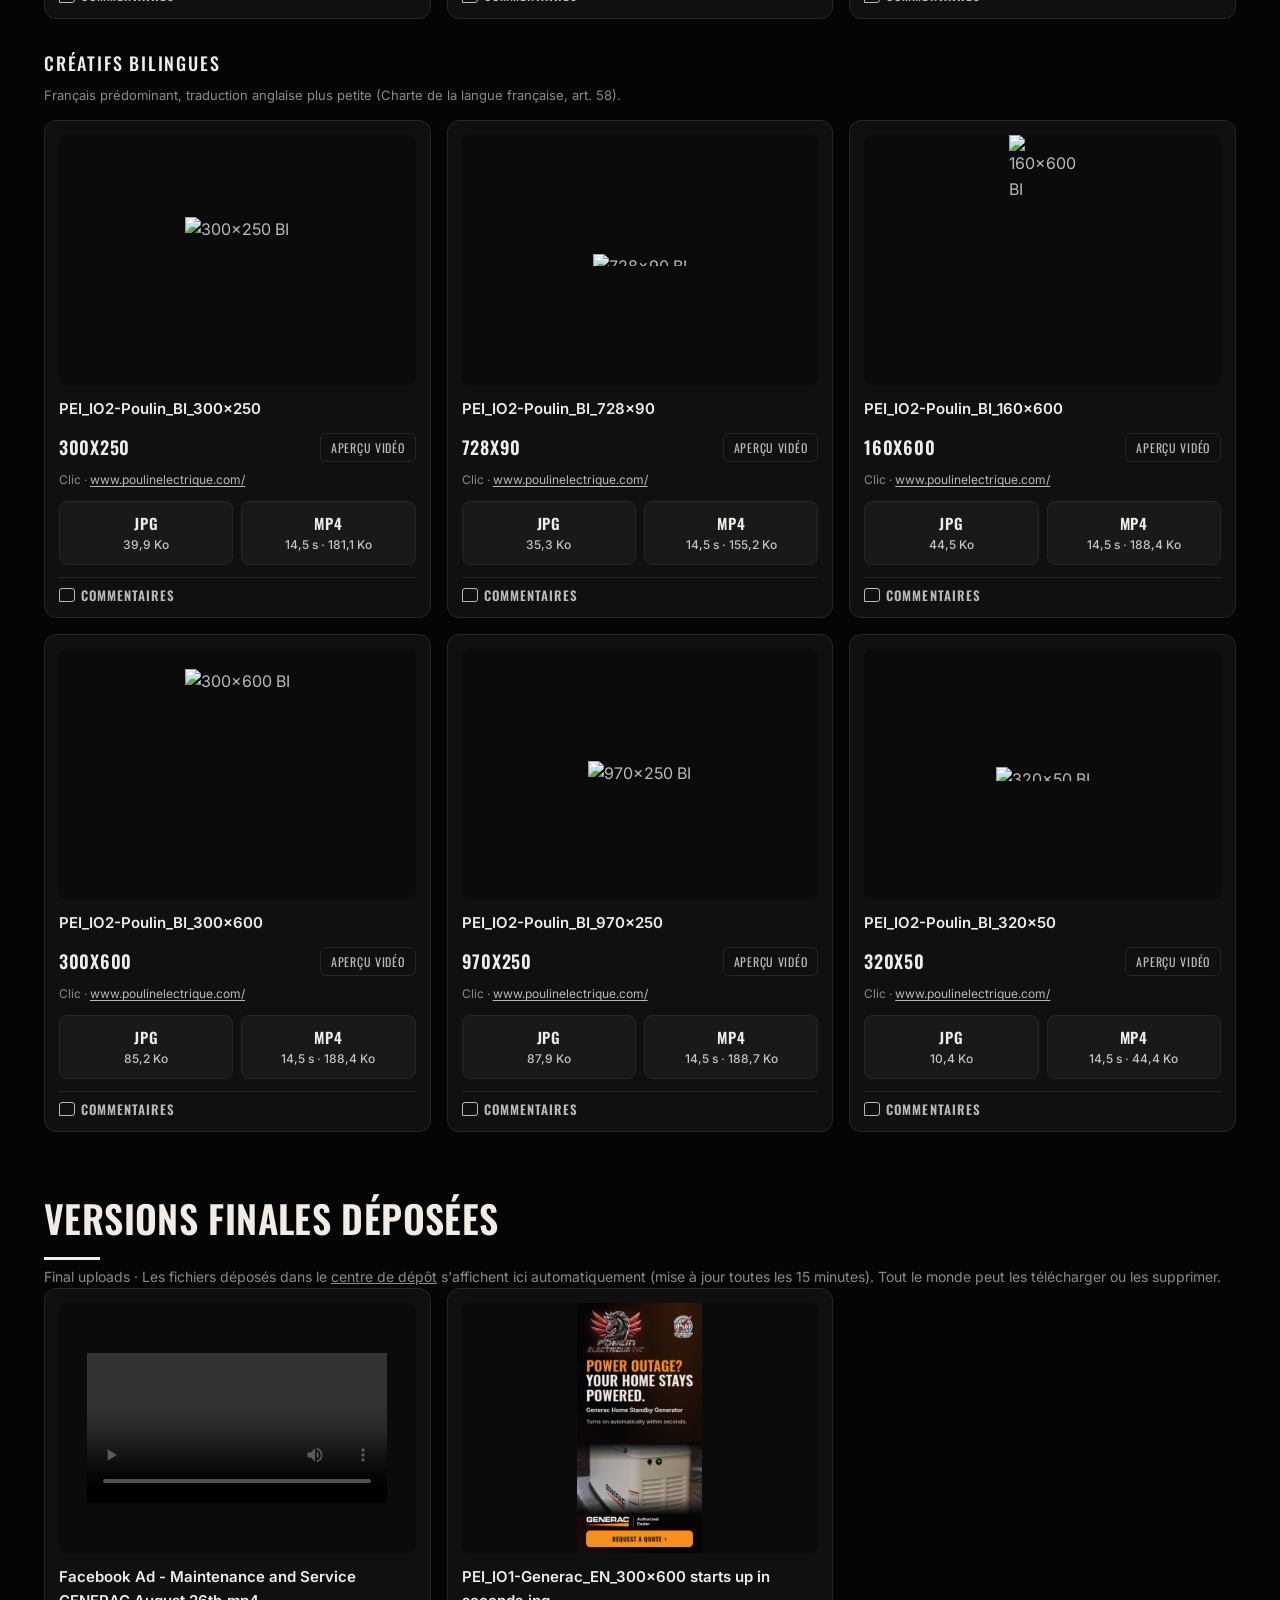
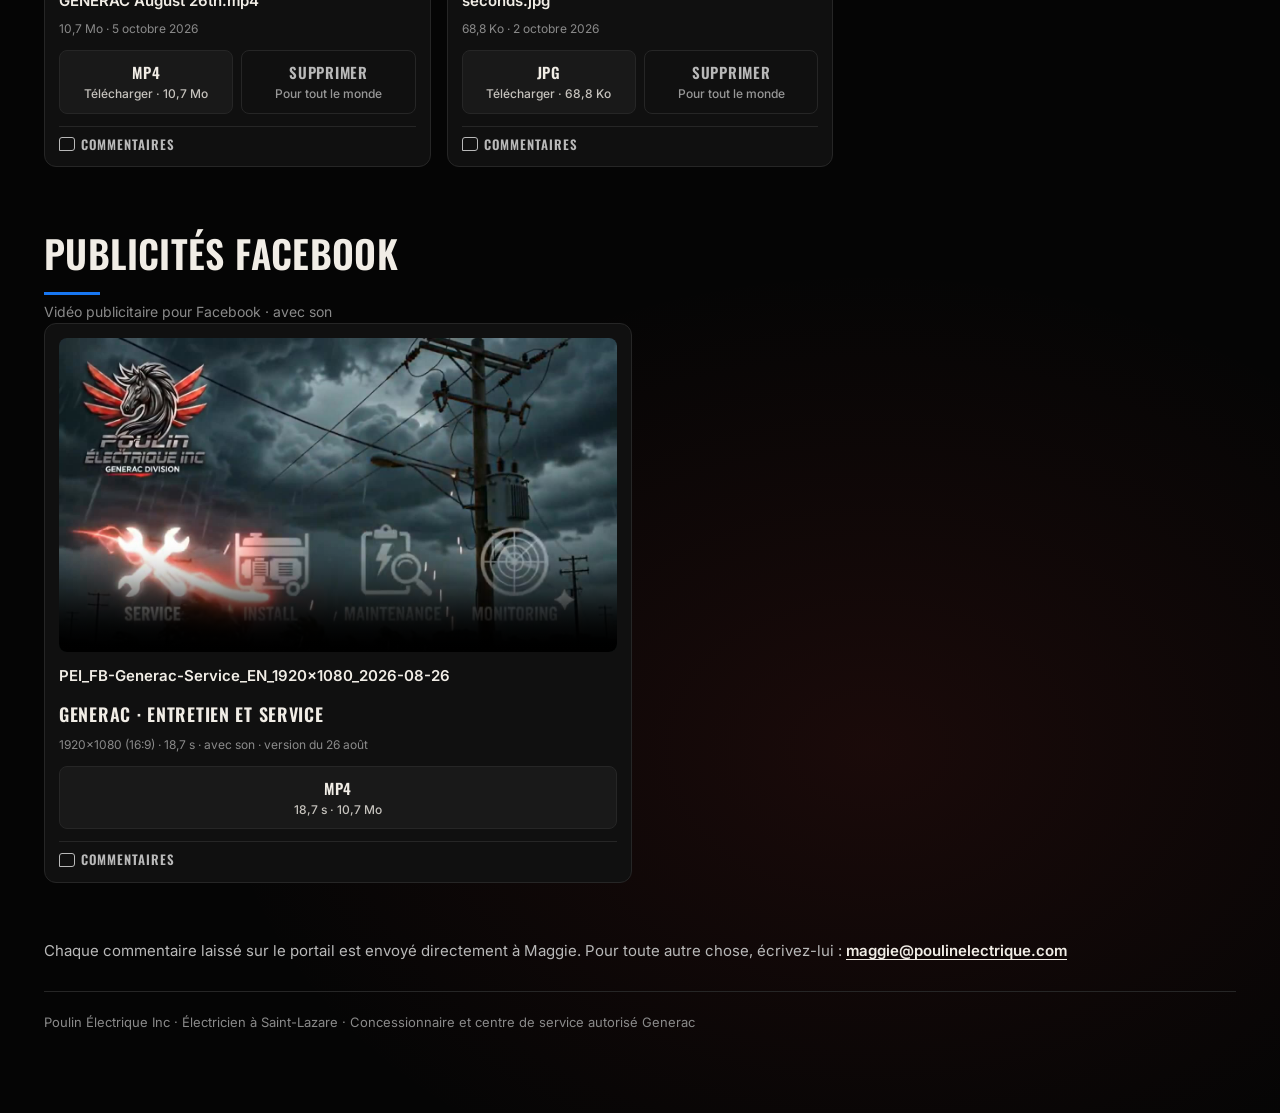
==== commit 531d2f6e: "Add the targeting brief v5 with an EN/FR word bank for the creative team New section 4 in the brief:" ====
--- a/index.html
+++ b/index.html
@@ -133,6 +133,7 @@
   <div class="actions">
     <a class="btn primary" href="PEI_Evanov_Display_2026-10.zip" download>Tout télécharger <small>ZIP · 10,6 Mo</small></a>
     <a class="btn" href="PEI_Evanov_FR_CreativeList.csv" download>Liste des créatifs <small>CSV</small></a>
+    <a class="btn" href="PEI_Evanov_Display_Targeting_Brief_2026-10-05.docx" download>Brief de ciblage <small>DOCX · v5 · en anglais</small></a>
     <a class="btn upload-btn" href="https://portail.poulinelectrique.com/s/enEReEKwoagQmYc" target="_blank" rel="noopener">Déposer des fichiers ↗ <small>Centre de dépôt</small></a>
   </div>
   <p class="proofs"><span>Épreuves</span> <a href="Proofs/PEI_IO1-Generac_Proof-Static.jpg" target="_blank" rel="noopener">IO 1 · Images fixes</a> <a href="Proofs/PEI_IO2-Poulin_Proof-Static.jpg" target="_blank" rel="noopener">IO 2 · Images fixes</a> <a href="Proofs/PEI_IO1-Generac_FR_300x250_Proof-Video.jpg" target="_blank" rel="noopener">IO 1 · Vidéo 300x250 · FR</a> <a href="Proofs/PEI_IO1-Generac_EN_300x250_Proof-Video.jpg" target="_blank" rel="noopener">IO 1 · Vidéo 300x250 · EN</a> <a href="Proofs/PEI_IO1-Generac_BI_300x250_Proof-Video.jpg" target="_blank" rel="noopener">IO 1 · Vidéo 300x250 · FR+EN</a> <a href="Proofs/PEI_IO2-Poulin_FR_970x250_Proof-Video.jpg" target="_blank" rel="noopener">IO 2 · Vidéo 970x250 · FR</a> <a href="Proofs/PEI_IO2-Poulin_EN_970x250_Proof-Video.jpg" target="_blank" rel="noopener">IO 2 · Vidéo 970x250 · EN</a> <a href="Proofs/PEI_IO2-Poulin_BI_970x250_Proof-Video.jpg" target="_blank" rel="noopener">IO 2 · Vidéo 970x250 · FR+EN</a></p>
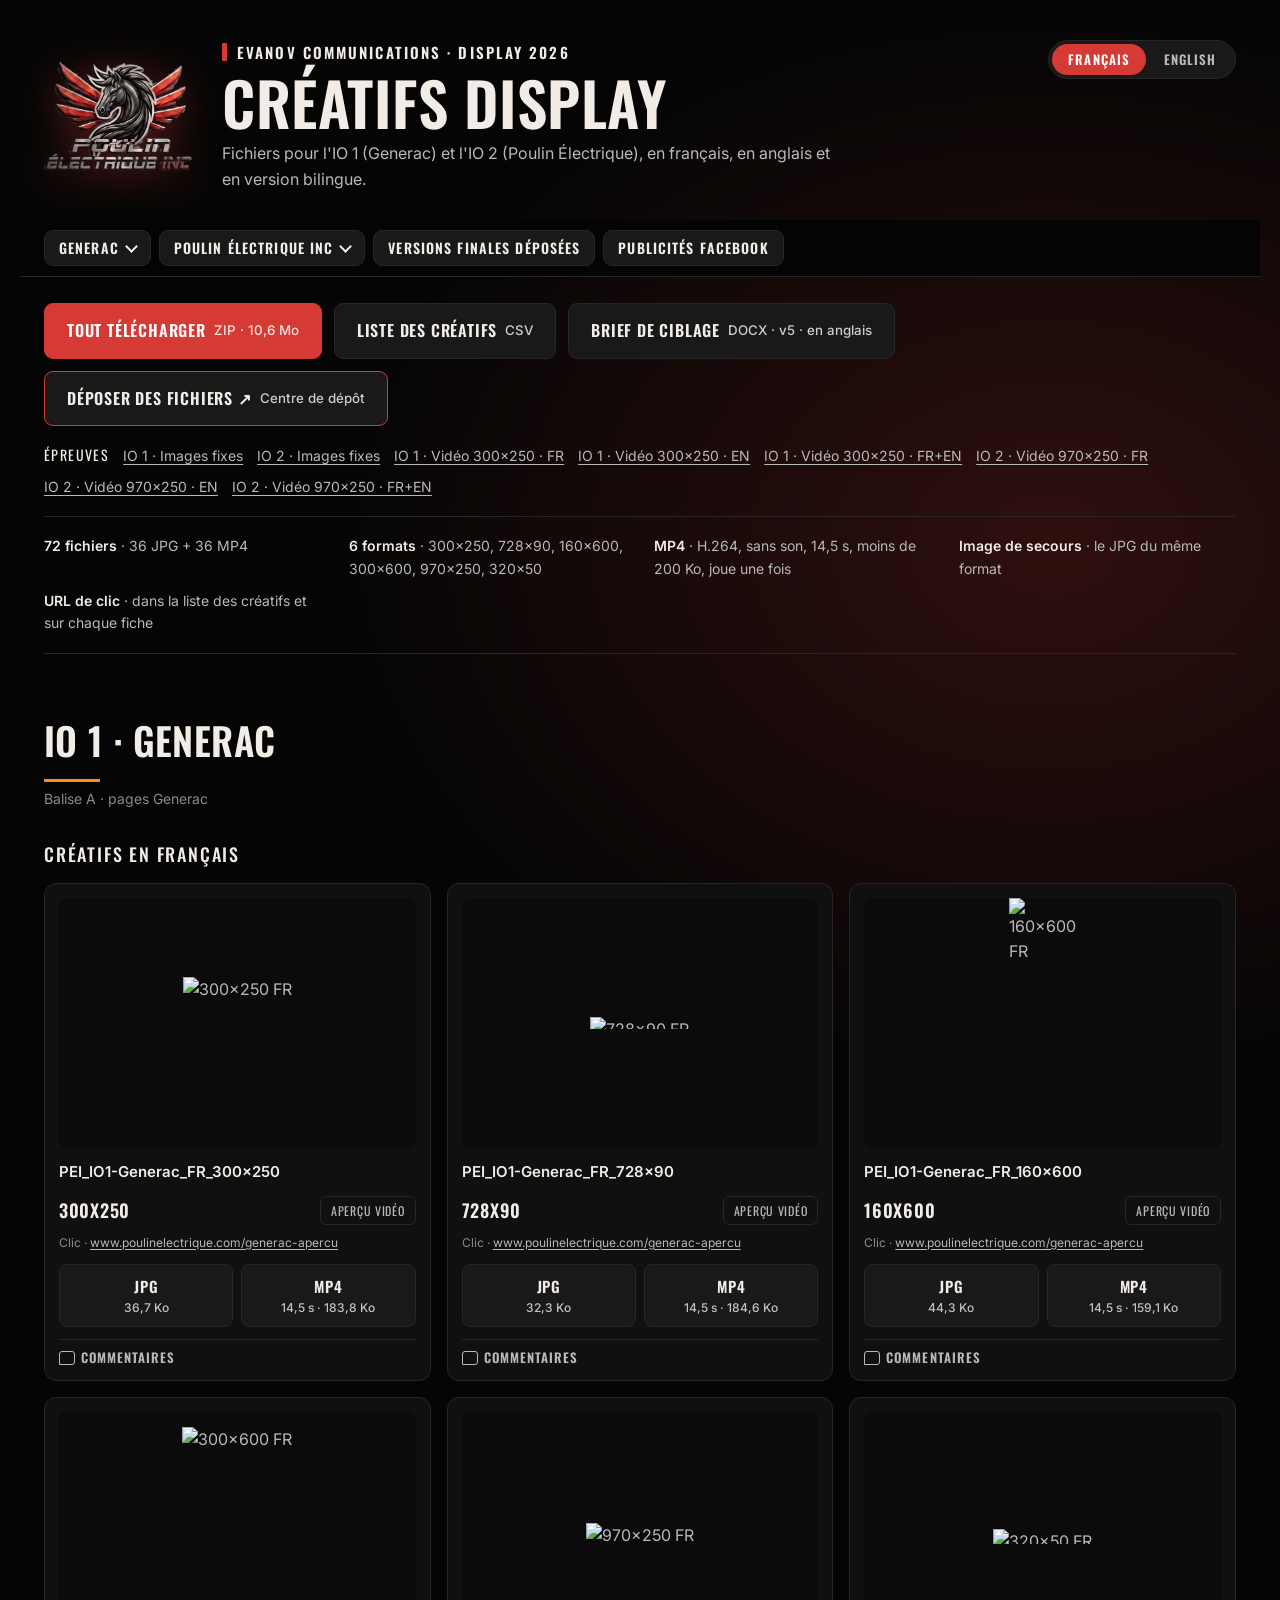
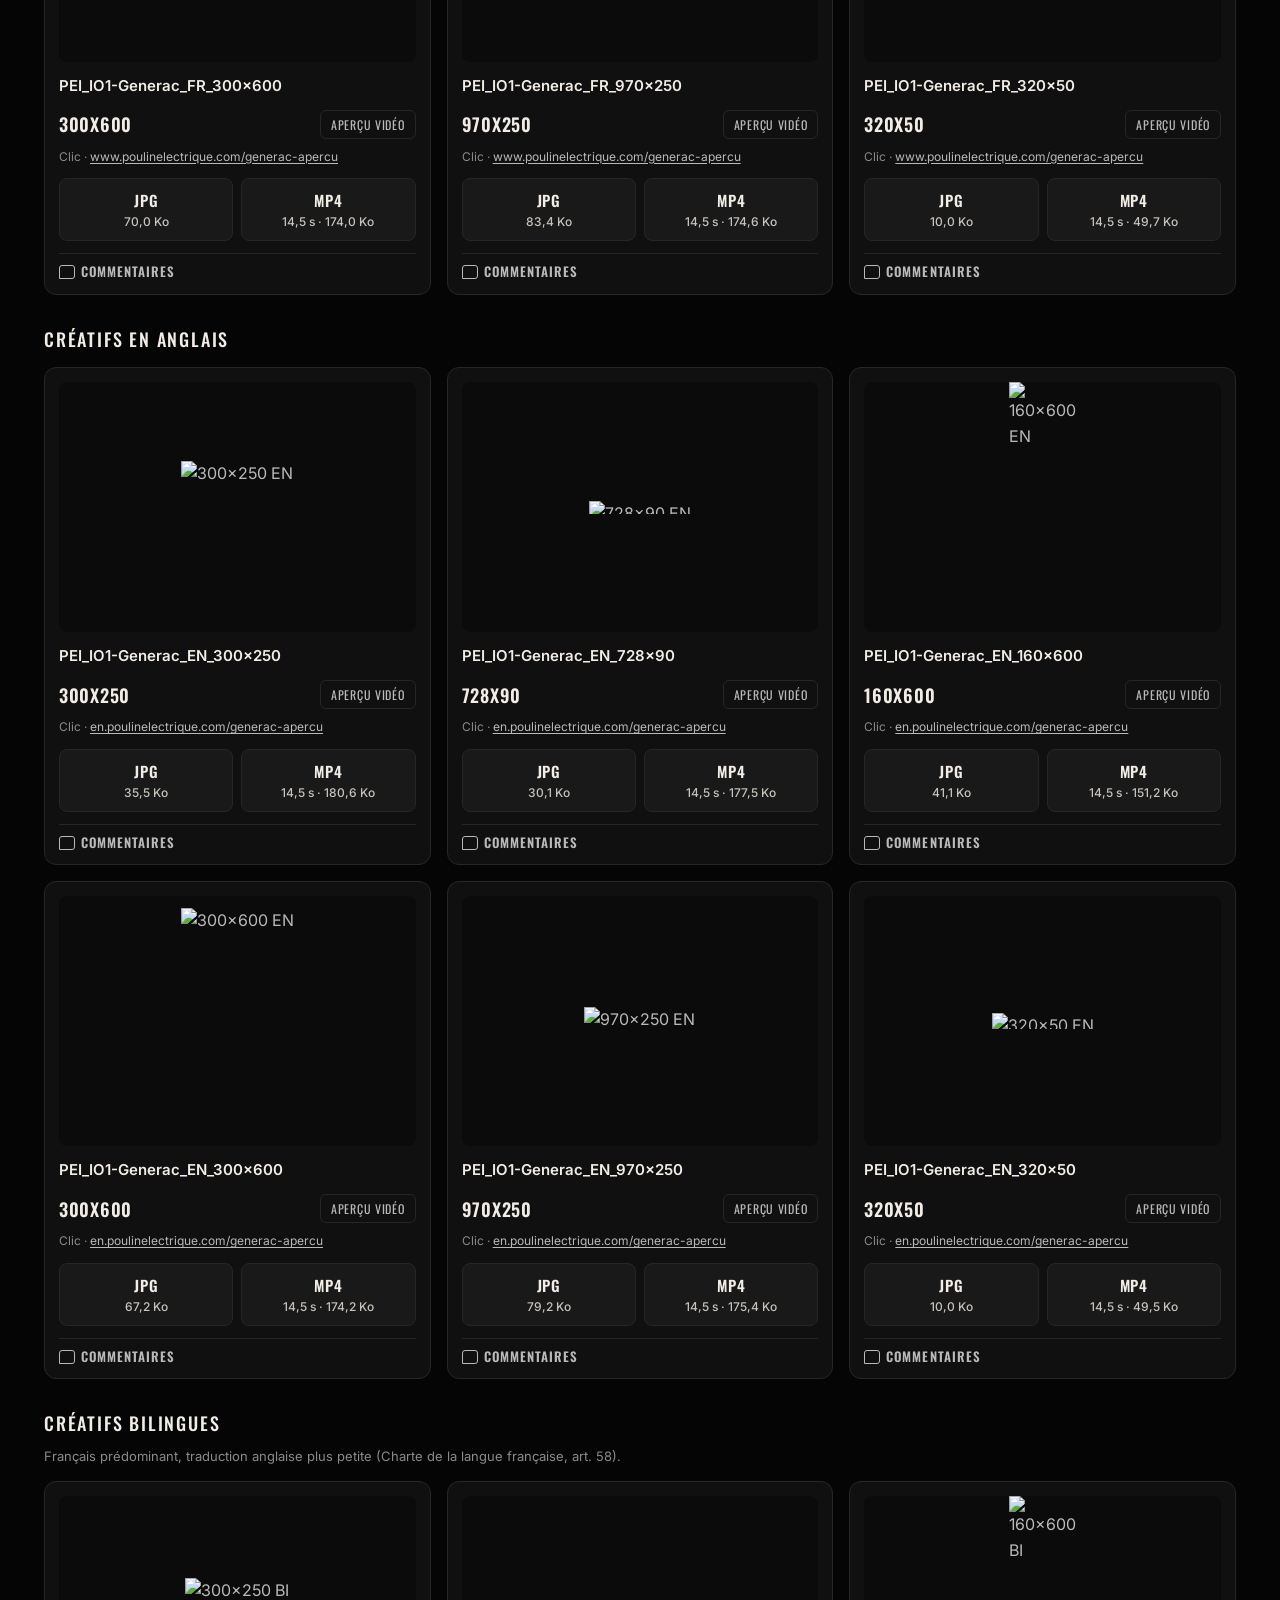
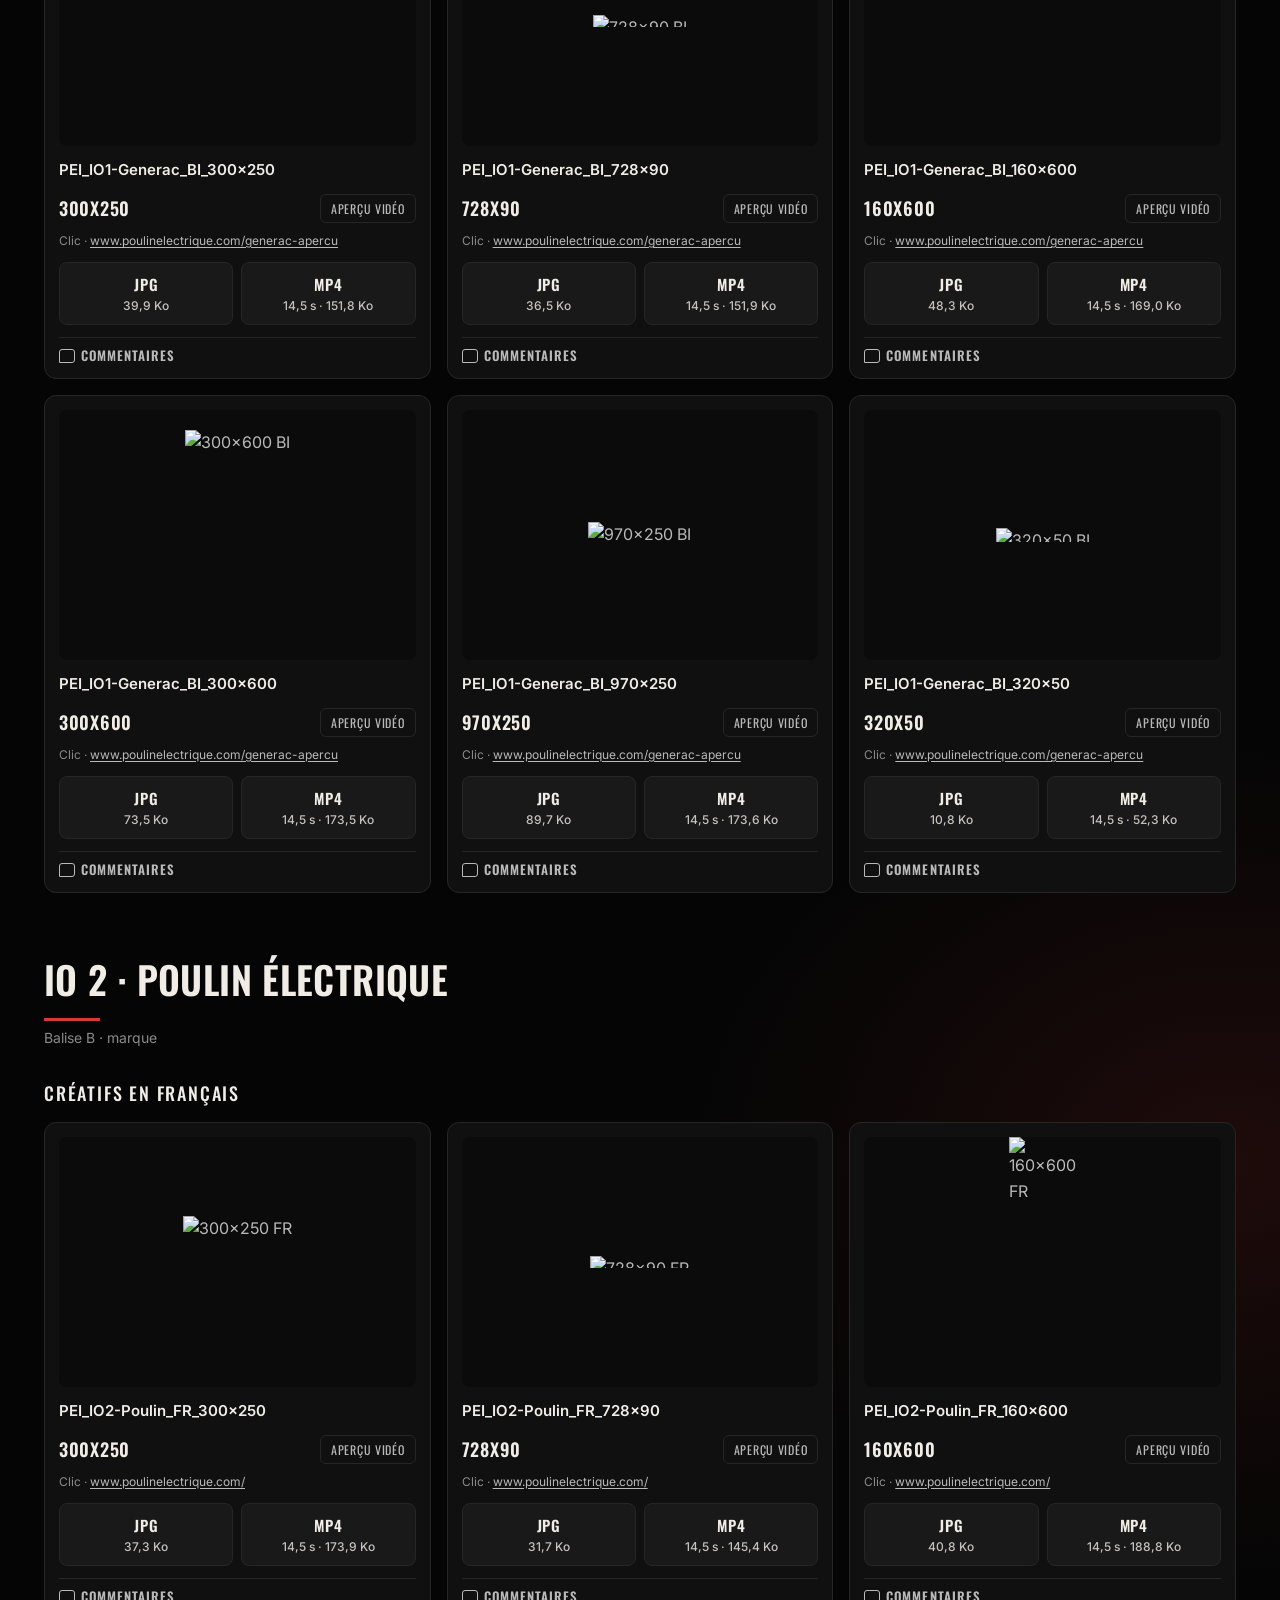
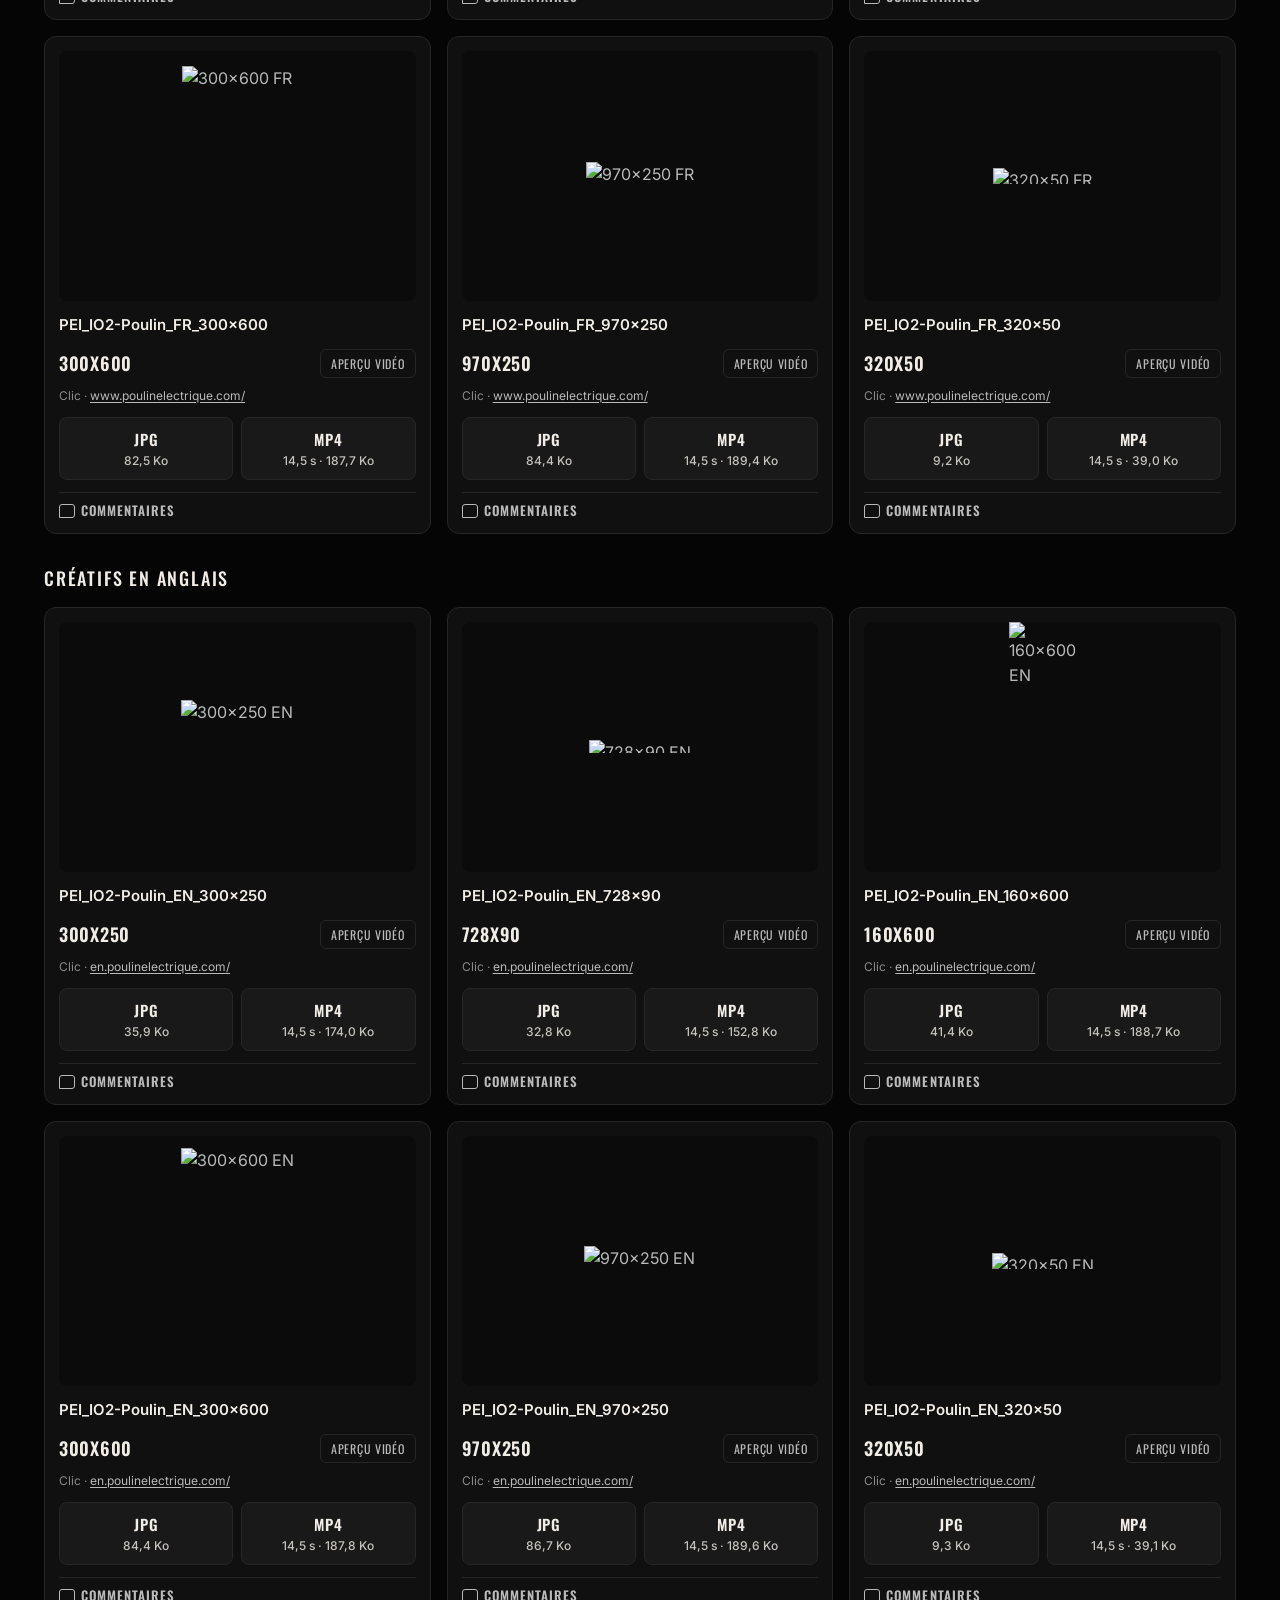
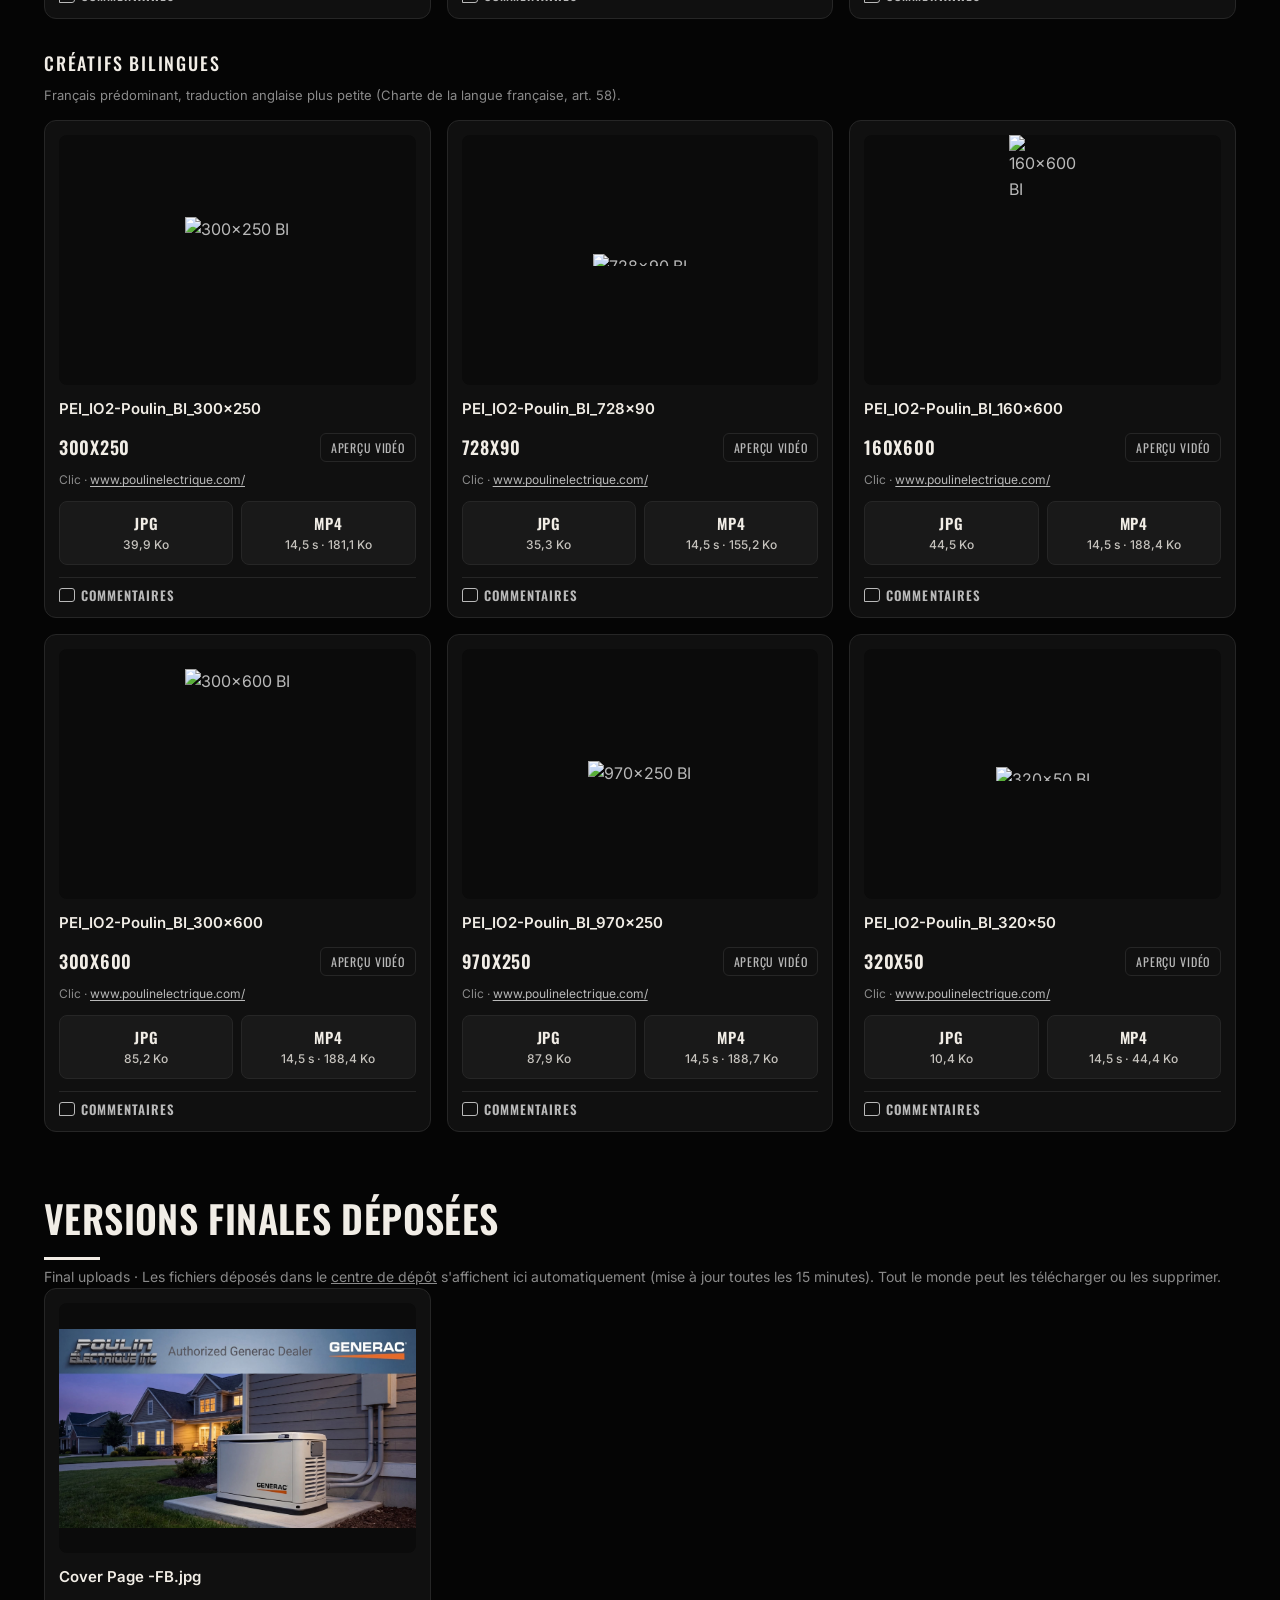
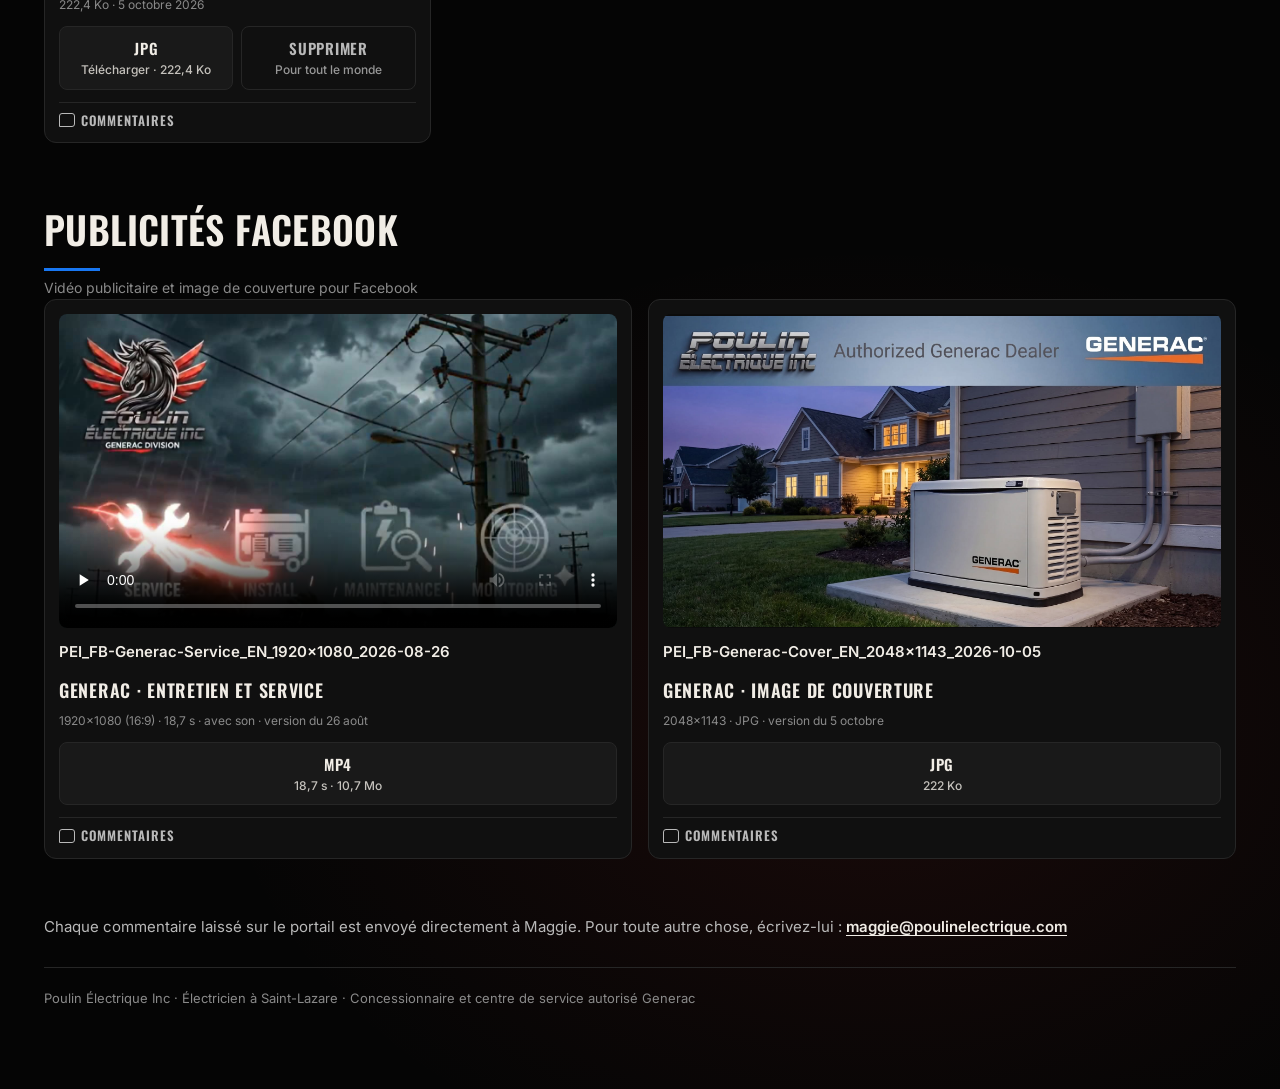
==== commit 00b72aae: "Move the Facebook cover image to the Facebook ads section The uploaded "Cover Page -FB.jpg" is now i" ====
--- a/index.html
+++ b/index.html
@@ -85,7 +85,7 @@
 .grid.wide{grid-template-columns:repeat(auto-fill,minmax(min(100%,460px),1fr))}
 .grid>.note{grid-column:1/-1;margin:0}
 .frame.wide{height:auto;aspect-ratio:16/9}
-.frame.wide video{width:100%;height:100%;object-fit:contain}
+.frame.wide video,.frame.wide img{width:100%;height:100%;object-fit:contain}
 .frame .ext{font:600 30px/1 Oswald,sans-serif;text-transform:uppercase;letter-spacing:.06em;color:var(--pei-muted)}
 .fname{color:var(--pei-cream);font-weight:600;font-size:15px;overflow-wrap:anywhere}
 .finfo{font-size:12px;color:var(--pei-muted);margin-top:-6px}
@@ -760,7 +760,7 @@
   </section>
 
   <section class="io" id="facebook">
-    <header class="io-head"><h2>Publicités Facebook</h2><p>Vidéo publicitaire pour Facebook · avec son</p></header>
+    <header class="io-head"><h2>Publicités Facebook</h2><p>Vidéo publicitaire et image de couverture pour Facebook</p></header>
     <div class="grid wide">
       <article class="card">
         <div class="frame wide">
@@ -770,6 +770,13 @@
         <div class="meta"><span class="size">Generac · Entretien et service</span></div>
         <p class="finfo">1920×1080 (16:9) · 18,7 s · avec son · version du 26 août</p>
         <div class="dl one"><a href="Facebook/PEI_FB-Generac-Service_EN_1920x1080_2026-08-26.mp4" download>MP4 <small>18,7 s · 10,7 Mo</small></a></div>
+      </article>
+      <article class="card">
+        <div class="frame wide"><img src="Facebook/PEI_FB-Generac-Cover_EN_2048x1143_2026-10-05.jpg" alt="Couverture Facebook : Poulin Électrique Inc, concessionnaire Generac autorisé" width="2048" height="1143" loading="lazy"></div>
+        <p class="fname">PEI_FB-Generac-Cover_EN_2048x1143_2026-10-05</p>
+        <div class="meta"><span class="size">Generac · Image de couverture</span></div>
+        <p class="finfo">2048×1143 · JPG · version du 5 octobre</p>
+        <div class="dl one"><a href="Facebook/PEI_FB-Generac-Cover_EN_2048x1143_2026-10-05.jpg" download>JPG <small>222 Ko</small></a></div>
       </article>
     </div>
   </section>
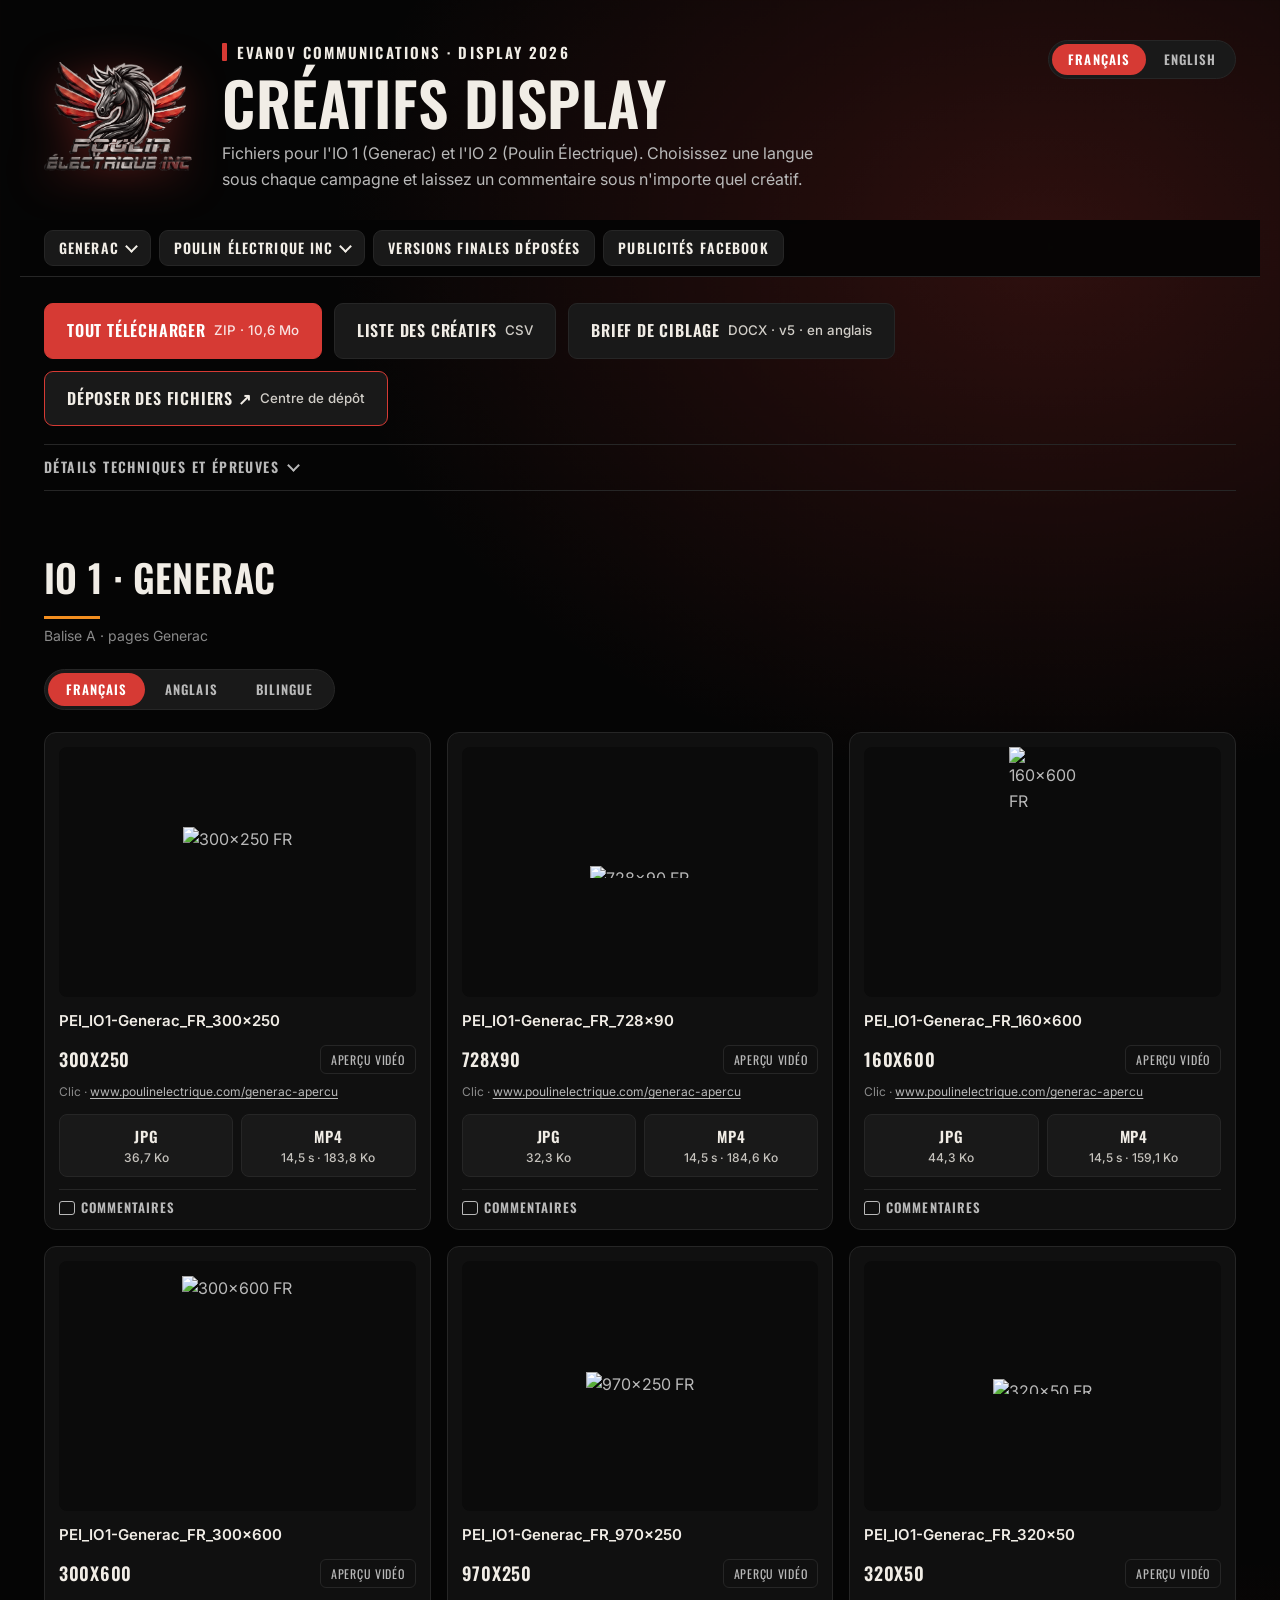
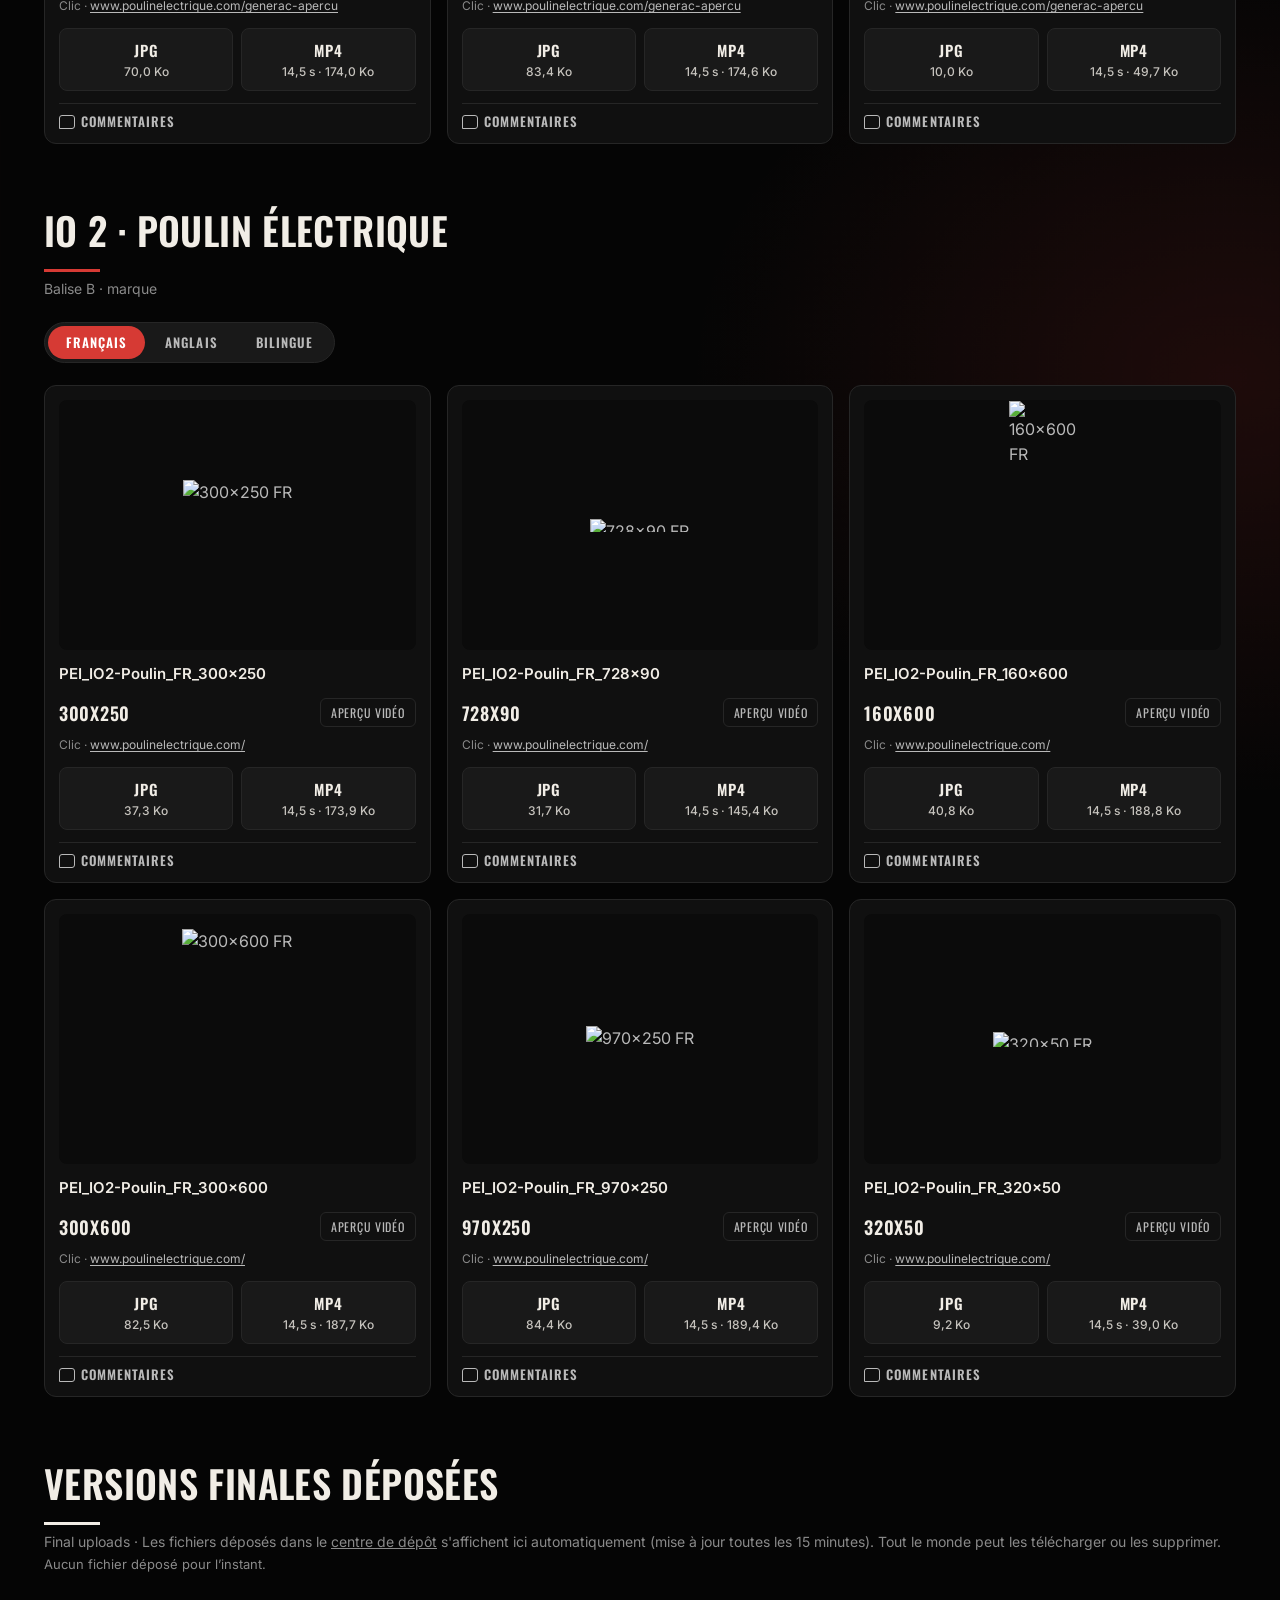
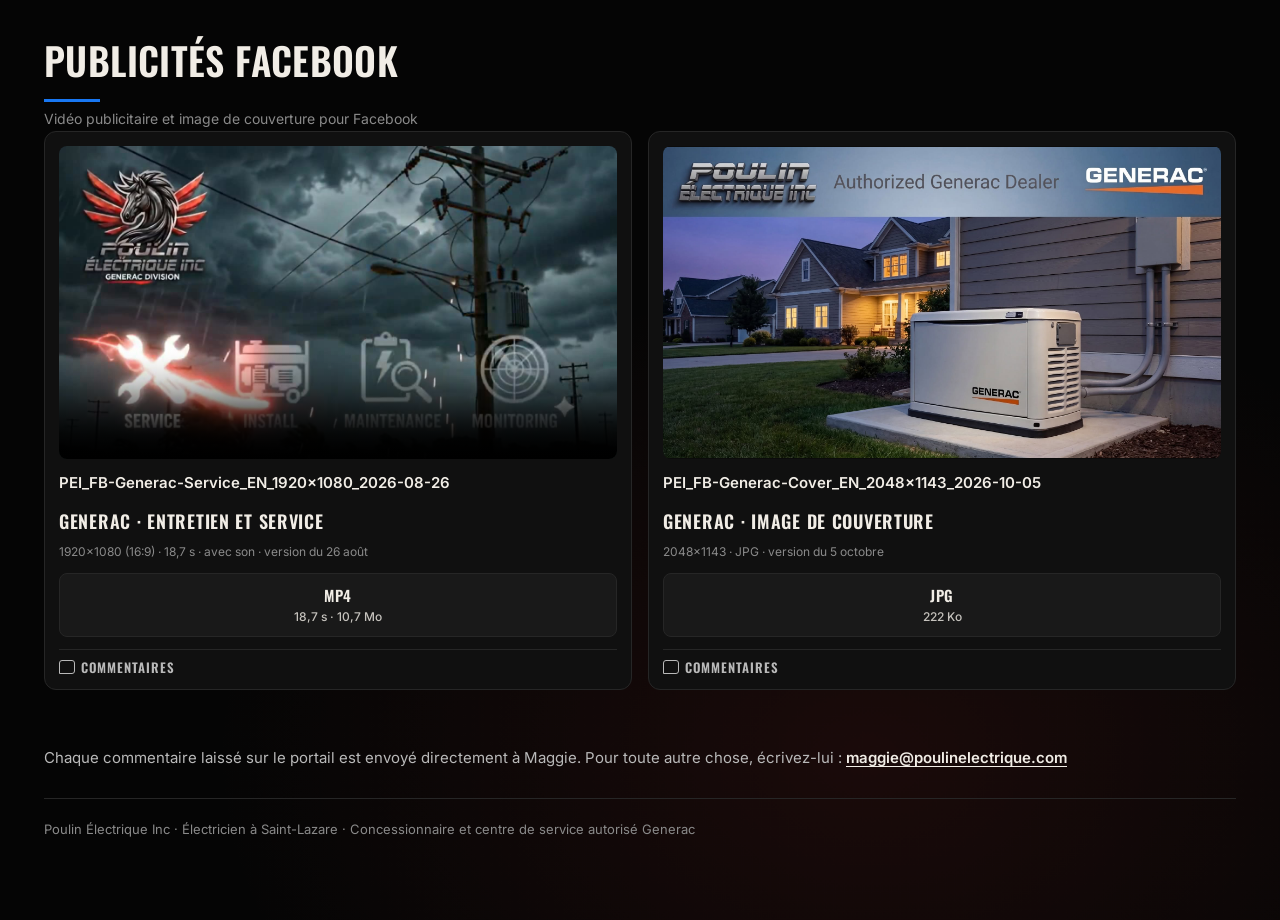
==== commit bff4795c: "Calmer portal: one language at a time per campaign, details folded away Each campaign shows English," ====
--- a/index.html
+++ b/index.html
@@ -102,6 +102,23 @@
 .quick .menu a:hover,.quick .menu a:focus-visible{background:var(--pei-red);color:#fff;outline:none}
 .io[id],.lang[id]{scroll-margin-top:calc(var(--qh,64px) + 16px)}
 @media (max-width:640px){.quick{margin:0 -16px 6px;padding:8px 16px}.quick summary,.quick .qlink{padding:9px 11px;font-size:13px}}
+.tabs{display:inline-flex;flex-wrap:wrap;gap:2px;padding:3px;margin:22px 0 4px;border:1px solid var(--pei-border);background:#191919;border-radius:999px}
+.tabs button{font:600 13px/1 Oswald,sans-serif;text-transform:uppercase;letter-spacing:.08em;color:var(--pei-text);background:none;border:0;border-radius:999px;padding:10px 18px;cursor:pointer;transition:background .15s,color .15s}
+.tabs button:hover{color:var(--pei-cream)}
+.tabs button[aria-selected="true"]{background:var(--pei-red);color:#fff}
+.tabbed .lang>h3{position:absolute;width:1px;height:1px;overflow:hidden;clip:rect(0 0 0 0);white-space:nowrap}
+.tabbed .lang>.grid,.tabbed .lang>.note{margin-top:18px}
+.tabbed .lang[id]{scroll-margin-top:calc(var(--qh,64px) + 90px)}
+.more{margin:8px 0;border-top:1px solid var(--pei-border);border-bottom:1px solid var(--pei-border)}
+.more>summary{display:flex;align-items:center;gap:10px;padding:14px 0;cursor:pointer;list-style:none;font:600 14px/1.2 Oswald,sans-serif;text-transform:uppercase;letter-spacing:.1em;color:var(--pei-text)}
+.more>summary::-webkit-details-marker{display:none}
+.more>summary::after{content:"";width:7px;height:7px;border-right:2px solid currentColor;border-bottom:2px solid currentColor;transform:translateY(-2px) rotate(45deg);transition:transform .15s}
+.more[open]>summary::after{transform:translateY(2px) rotate(-135deg)}
+.more>summary:hover,.more[open]>summary{color:var(--pei-cream)}
+.more .proofs{margin:0 0 14px}
+.more .specs{border:0;padding:0 0 18px;margin:0}
+@media (max-width:640px){.tabs{display:flex;width:100%}.tabs button{flex:1;padding:10px 8px}}
+@media (max-width:640px){.actions{display:grid;grid-template-columns:1fr 1fr;gap:8px}.actions .btn{padding:12px 14px;font-size:15px}}
 </style>
 <link rel="stylesheet" href="assets/comments.css">
 <script>
@@ -120,7 +137,7 @@
     <div>
       <p class="kicker">Evanov Communications · Display 2026</p>
       <h1>Créatifs display</h1>
-      <p class="lead">Fichiers pour l'IO 1 (Generac) et l'IO 2 (Poulin Électrique), en français, en anglais et en version bilingue.</p>
+      <p class="lead">Fichiers pour l'IO 1 (Generac) et l'IO 2 (Poulin Électrique). Choisissez une langue sous chaque campagne et laissez un commentaire sous n'importe quel créatif.</p>
     </div>
     <nav class="lang-toggle" aria-label="Langue / Language">
       <a href="./" hreflang="fr" lang="fr" data-lang="fr" aria-current="page">Français</a>
@@ -136,9 +153,11 @@
     <a class="btn" href="PEI_Evanov_Display_Targeting_Brief_2026-10-05.docx" download>Brief de ciblage <small>DOCX · v5 · en anglais</small></a>
     <a class="btn upload-btn" href="https://portail.poulinelectrique.com/s/enEReEKwoagQmYc" target="_blank" rel="noopener">Déposer des fichiers ↗ <small>Centre de dépôt</small></a>
   </div>
-  <p class="proofs"><span>Épreuves</span> <a href="Proofs/PEI_IO1-Generac_Proof-Static.jpg" target="_blank" rel="noopener">IO 1 · Images fixes</a> <a href="Proofs/PEI_IO2-Poulin_Proof-Static.jpg" target="_blank" rel="noopener">IO 2 · Images fixes</a> <a href="Proofs/PEI_IO1-Generac_FR_300x250_Proof-Video.jpg" target="_blank" rel="noopener">IO 1 · Vidéo 300x250 · FR</a> <a href="Proofs/PEI_IO1-Generac_EN_300x250_Proof-Video.jpg" target="_blank" rel="noopener">IO 1 · Vidéo 300x250 · EN</a> <a href="Proofs/PEI_IO1-Generac_BI_300x250_Proof-Video.jpg" target="_blank" rel="noopener">IO 1 · Vidéo 300x250 · FR+EN</a> <a href="Proofs/PEI_IO2-Poulin_FR_970x250_Proof-Video.jpg" target="_blank" rel="noopener">IO 2 · Vidéo 970x250 · FR</a> <a href="Proofs/PEI_IO2-Poulin_EN_970x250_Proof-Video.jpg" target="_blank" rel="noopener">IO 2 · Vidéo 970x250 · EN</a> <a href="Proofs/PEI_IO2-Poulin_BI_970x250_Proof-Video.jpg" target="_blank" rel="noopener">IO 2 · Vidéo 970x250 · FR+EN</a></p>
-
-  <ul class="specs"><li><b>72 fichiers</b> · 36 JPG + 36 MP4</li><li><b>6 formats</b> · 300×250, 728×90, 160×600, 300×600, 970×250, 320×50</li><li><b>MP4</b> · H.264, sans son, 14,5 s, moins de 200 Ko, joue une fois</li><li><b>Image de secours</b> · le JPG du même format</li><li><b>URL de clic</b> · dans la liste des créatifs et sur chaque fiche</li></ul>
+  <details class="more">
+    <summary>Détails techniques et épreuves</summary>
+    <p class="proofs"><span>Épreuves</span> <a href="Proofs/PEI_IO1-Generac_Proof-Static.jpg" target="_blank" rel="noopener">IO 1 · Images fixes</a> <a href="Proofs/PEI_IO2-Poulin_Proof-Static.jpg" target="_blank" rel="noopener">IO 2 · Images fixes</a> <a href="Proofs/PEI_IO1-Generac_FR_300x250_Proof-Video.jpg" target="_blank" rel="noopener">IO 1 · Vidéo 300x250 · FR</a> <a href="Proofs/PEI_IO1-Generac_EN_300x250_Proof-Video.jpg" target="_blank" rel="noopener">IO 1 · Vidéo 300x250 · EN</a> <a href="Proofs/PEI_IO1-Generac_BI_300x250_Proof-Video.jpg" target="_blank" rel="noopener">IO 1 · Vidéo 300x250 · FR+EN</a> <a href="Proofs/PEI_IO2-Poulin_FR_970x250_Proof-Video.jpg" target="_blank" rel="noopener">IO 2 · Vidéo 970x250 · FR</a> <a href="Proofs/PEI_IO2-Poulin_EN_970x250_Proof-Video.jpg" target="_blank" rel="noopener">IO 2 · Vidéo 970x250 · EN</a> <a href="Proofs/PEI_IO2-Poulin_BI_970x250_Proof-Video.jpg" target="_blank" rel="noopener">IO 2 · Vidéo 970x250 · FR+EN</a></p>
+    <ul class="specs"><li><b>72 fichiers</b> · 36 JPG + 36 MP4</li><li><b>6 formats</b> · 300×250, 728×90, 160×600, 300×600, 970×250, 320×50</li><li><b>MP4</b> · H.264, sans son, 14,5 s, moins de 200 Ko, joue une fois</li><li><b>Image de secours</b> · le JPG du même format</li><li><b>URL de clic</b> · dans la liste des créatifs et sur chaque fiche</li></ul>
+  </details>
 
 
   <section class="io" id="io1">
@@ -801,6 +820,82 @@
 document.querySelectorAll('.lang-toggle a').forEach(a => a.addEventListener('click', () => {
   try { localStorage.setItem('evanov-lang', a.dataset.lang); } catch (e) {}
 }));
+</script>
+<script>
+// One language at a time under each campaign (tabs). Without JavaScript
+// every language stays visible.
+(() => {
+  const fr = document.documentElement.lang.startsWith('fr');
+  const NAMES = fr ? {fr: 'Français', en: 'Anglais', bi: 'Bilingue'}
+                   : {fr: 'French', en: 'English', bi: 'Bilingual'};
+  const ORDER = fr ? ['fr', 'en', 'bi'] : ['en', 'fr', 'bi'];
+  const groups = [];
+  document.querySelectorAll('.io').forEach(io => {
+    const panels = [...io.querySelectorAll(':scope > .lang[id]')];
+    if (panels.length < 2) return;
+    const byKey = {};
+    panels.forEach(p => { byKey[p.id.split('-').pop()] = p; });
+    const keys = ORDER.filter(k => byKey[k]);
+    const bar = document.createElement('div');
+    bar.className = 'tabs';
+    bar.setAttribute('role', 'tablist');
+    bar.setAttribute('aria-label', fr ? 'Langue' : 'Language');
+    const tabs = keys.map(k => {
+      const b = document.createElement('button');
+      b.type = 'button';
+      b.id = 'tab-' + byKey[k].id;
+      b.textContent = NAMES[k];
+      b.setAttribute('role', 'tab');
+      b.setAttribute('aria-controls', byKey[k].id);
+      byKey[k].setAttribute('role', 'tabpanel');
+      byKey[k].setAttribute('aria-labelledby', b.id);
+      bar.append(b);
+      return b;
+    });
+    io.querySelector('.io-head').after(bar);
+    io.classList.add('tabbed');
+    const show = (key) => {
+      keys.forEach((k, i) => {
+        const on = k === key;
+        byKey[k].hidden = !on;
+        tabs[i].setAttribute('aria-selected', on);
+        tabs[i].tabIndex = on ? 0 : -1;
+      });
+    };
+    tabs.forEach((b, i) => {
+      b.addEventListener('click', () => show(keys[i]));
+      b.addEventListener('keydown', e => {
+        const d = {ArrowRight: 1, ArrowLeft: -1}[e.key];
+        if (!d) return;
+        const j = (i + d + keys.length) % keys.length;
+        show(keys[j]);
+        tabs[j].focus();
+      });
+    });
+    show(keys[0]);
+    groups.push({panels, show});
+  });
+  // Open the right tab for a link to a language (#io1-bi) or to a creative.
+  const reveal = (target) => {
+    if (!target) return;
+    groups.forEach(g => g.panels.forEach(p => {
+      if (p === target || p.contains(target)) g.show(p.id.split('-').pop());
+    }));
+  };
+  const fromHash = (scroll) => {
+    let id = location.hash.slice(1);
+    try { id = decodeURIComponent(id); } catch (e) {}
+    const el = id && document.getElementById(id);
+    reveal(el);
+    if (el && scroll === true) el.scrollIntoView({ block: 'start' });
+  };
+  document.querySelectorAll('a[href^="#"]').forEach(a => a.addEventListener(
+    'click', () => reveal(document.getElementById(a.hash.slice(1)))));
+  addEventListener('hashchange', () => fromHash(true));
+  fromHash();
+  // Comment links point to a creative; its id is set by comments.js.
+  document.addEventListener('DOMContentLoaded', fromHash);
+})();
 </script>
 <script src="assets/comments.js"></script>
 <script>
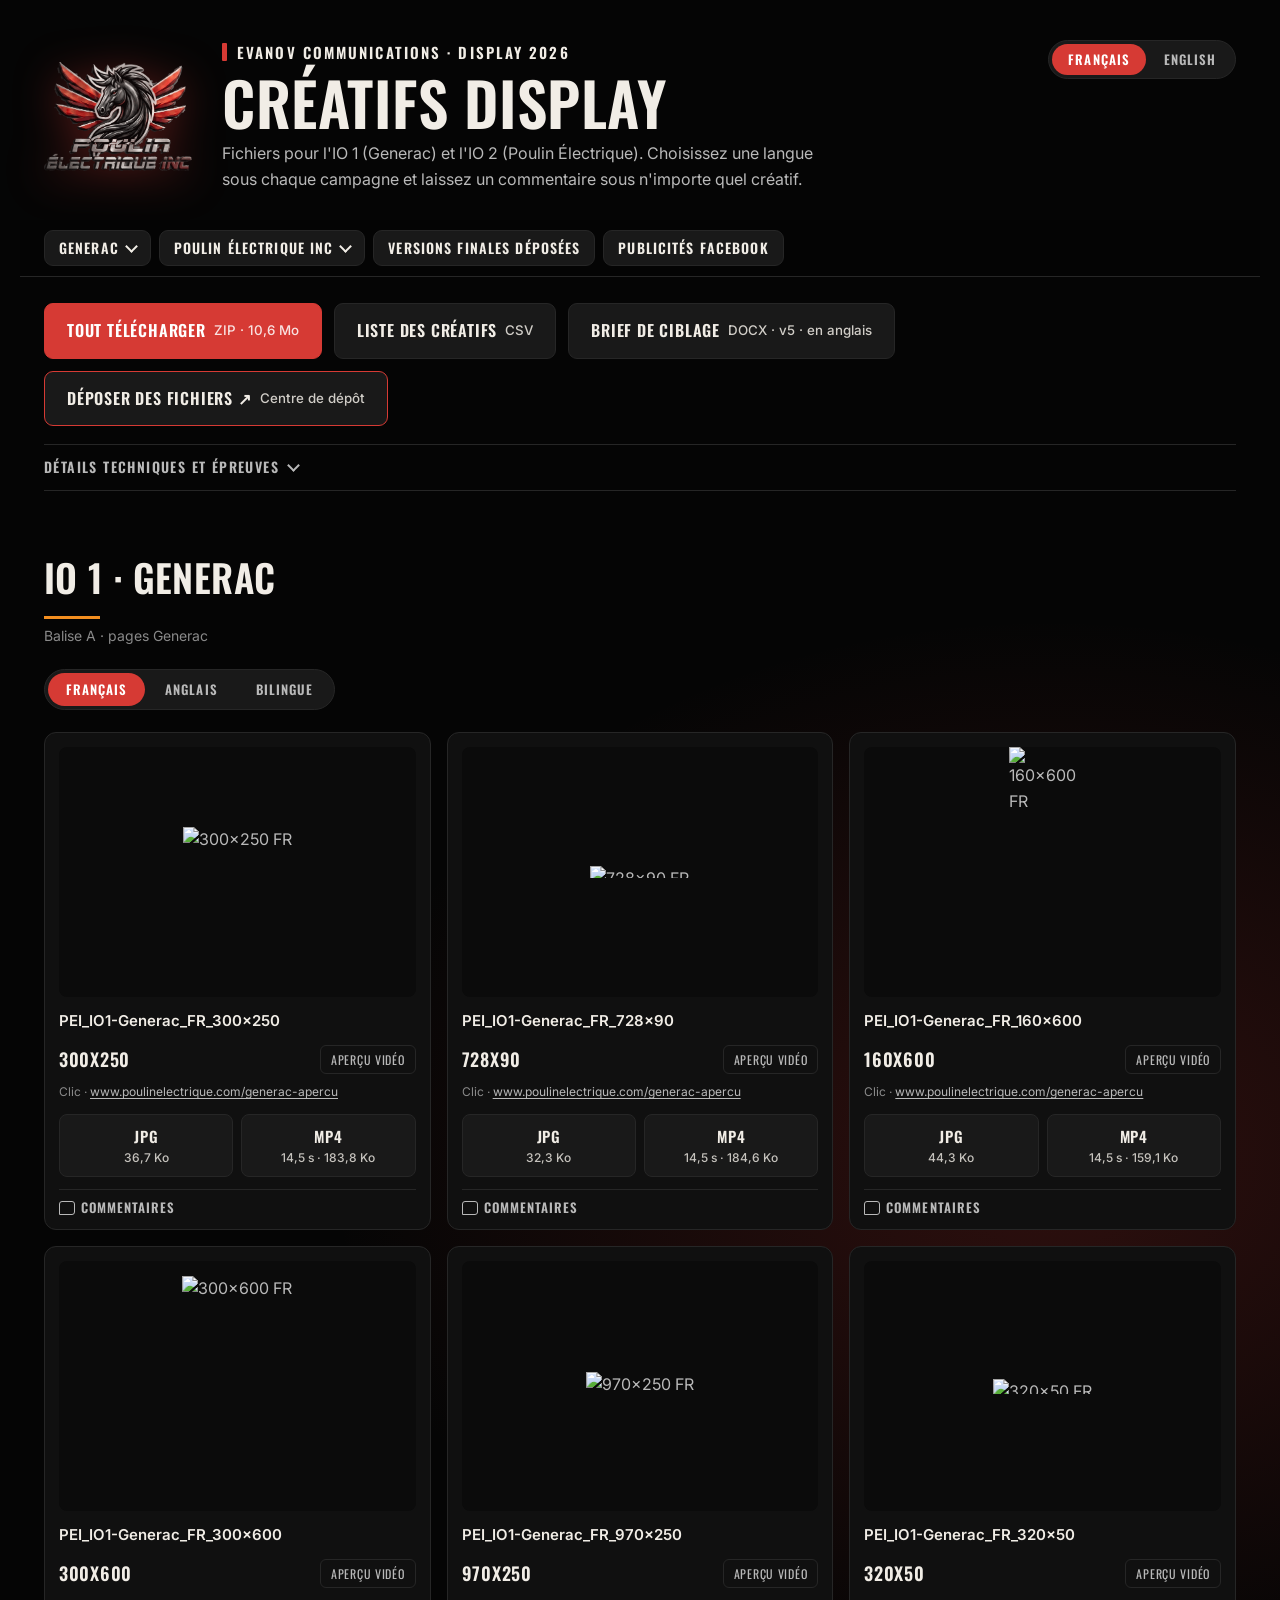
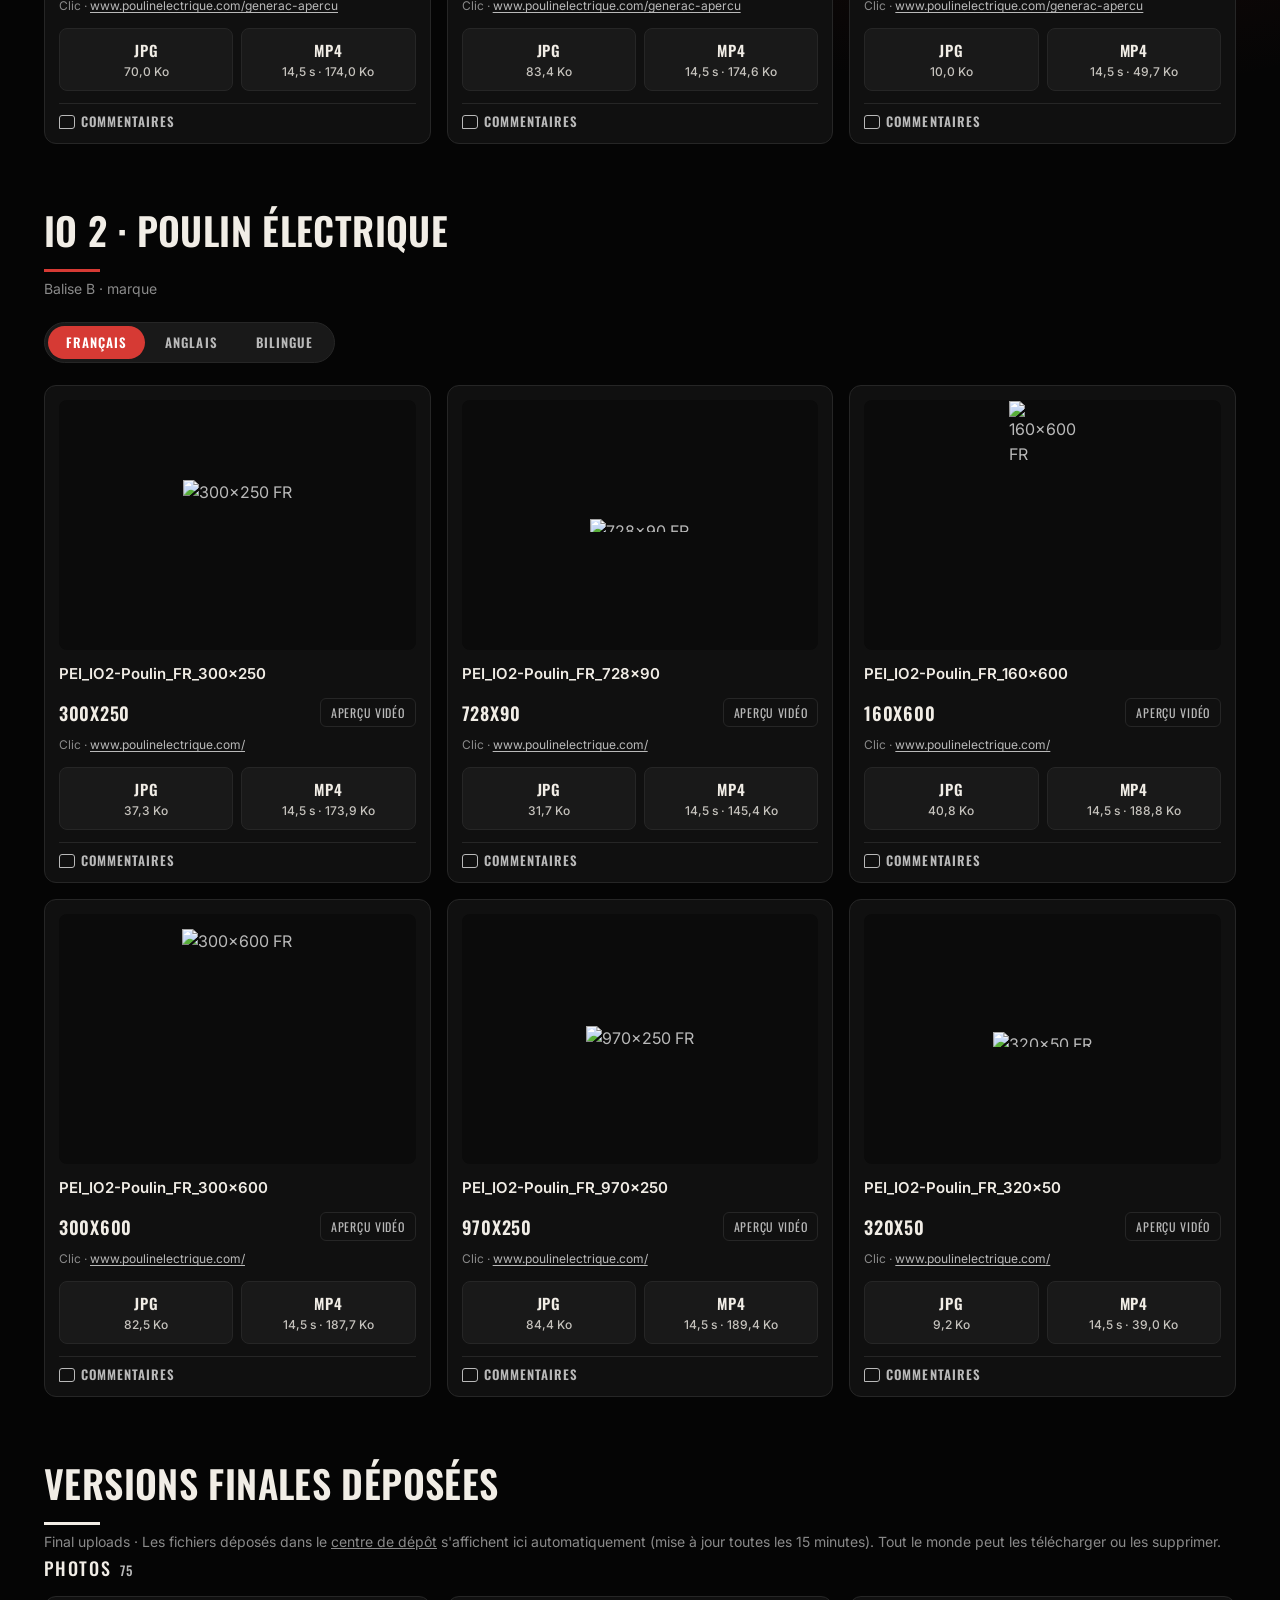
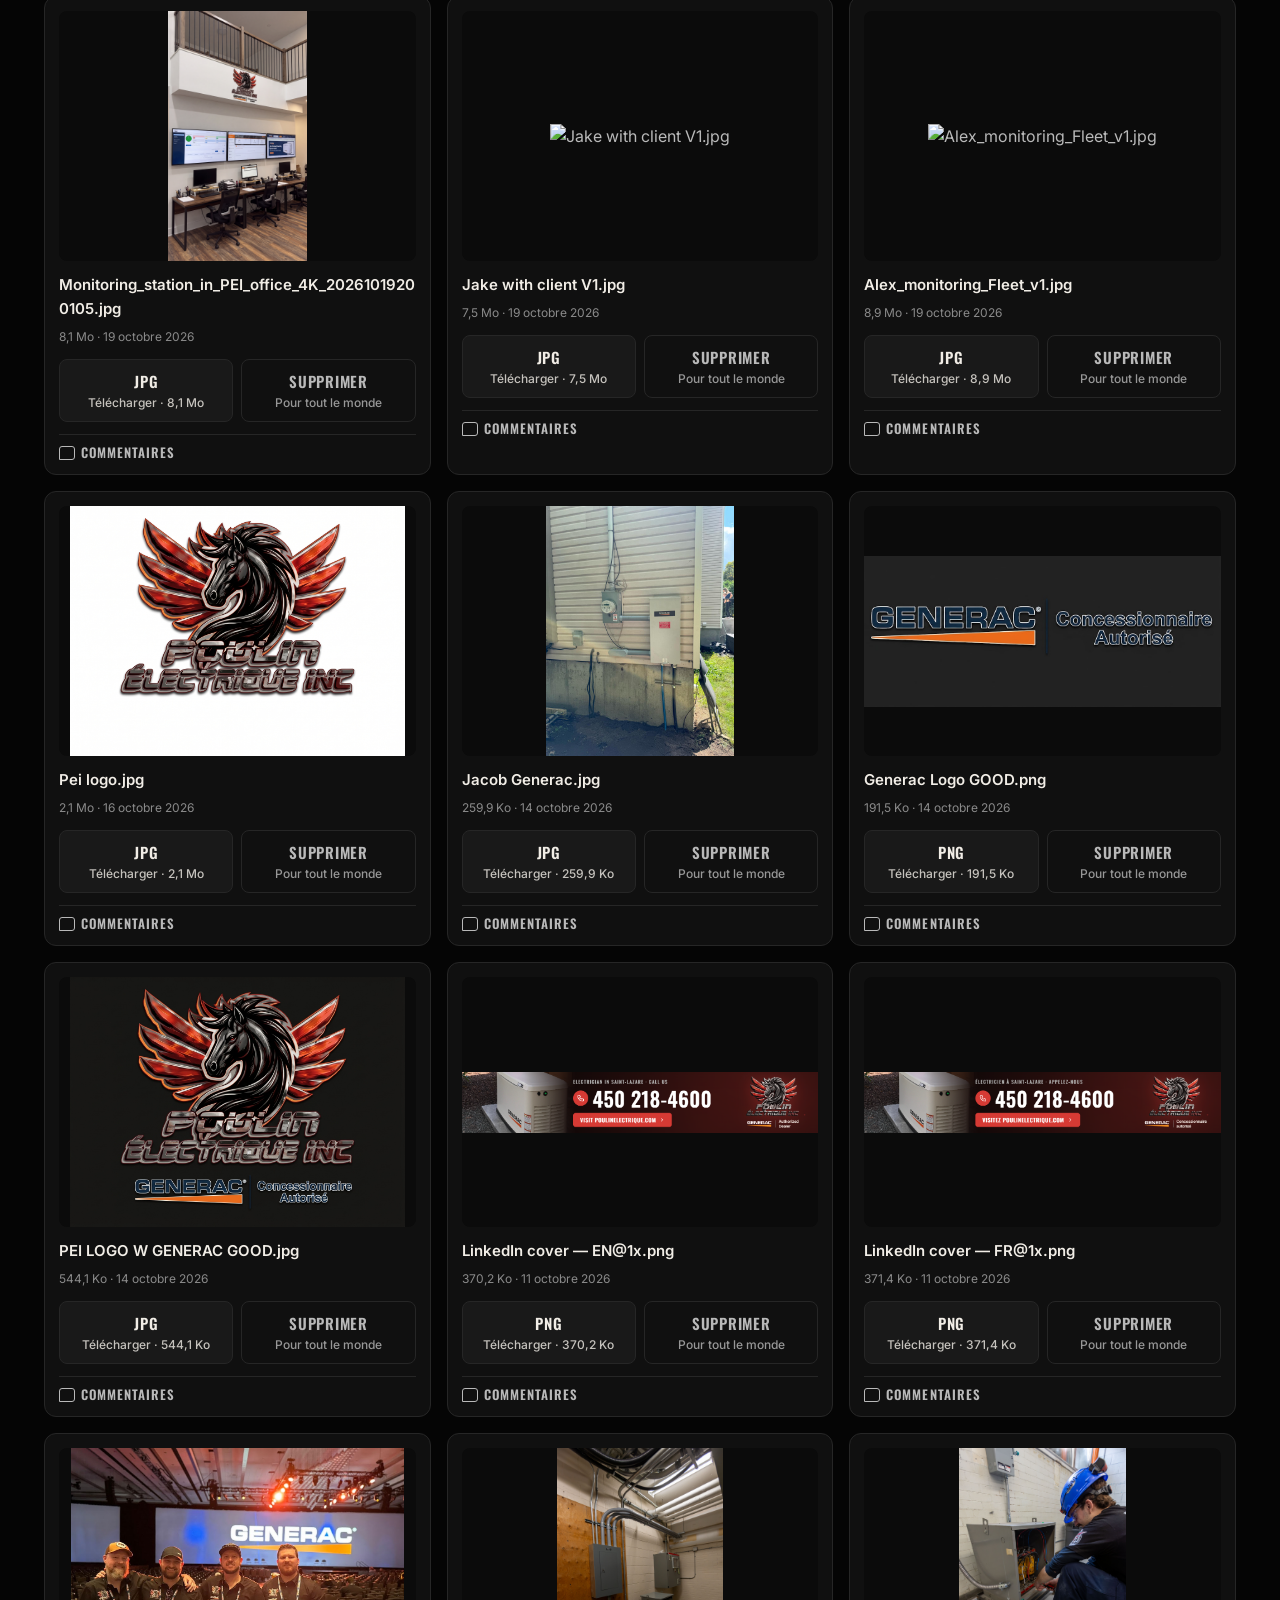
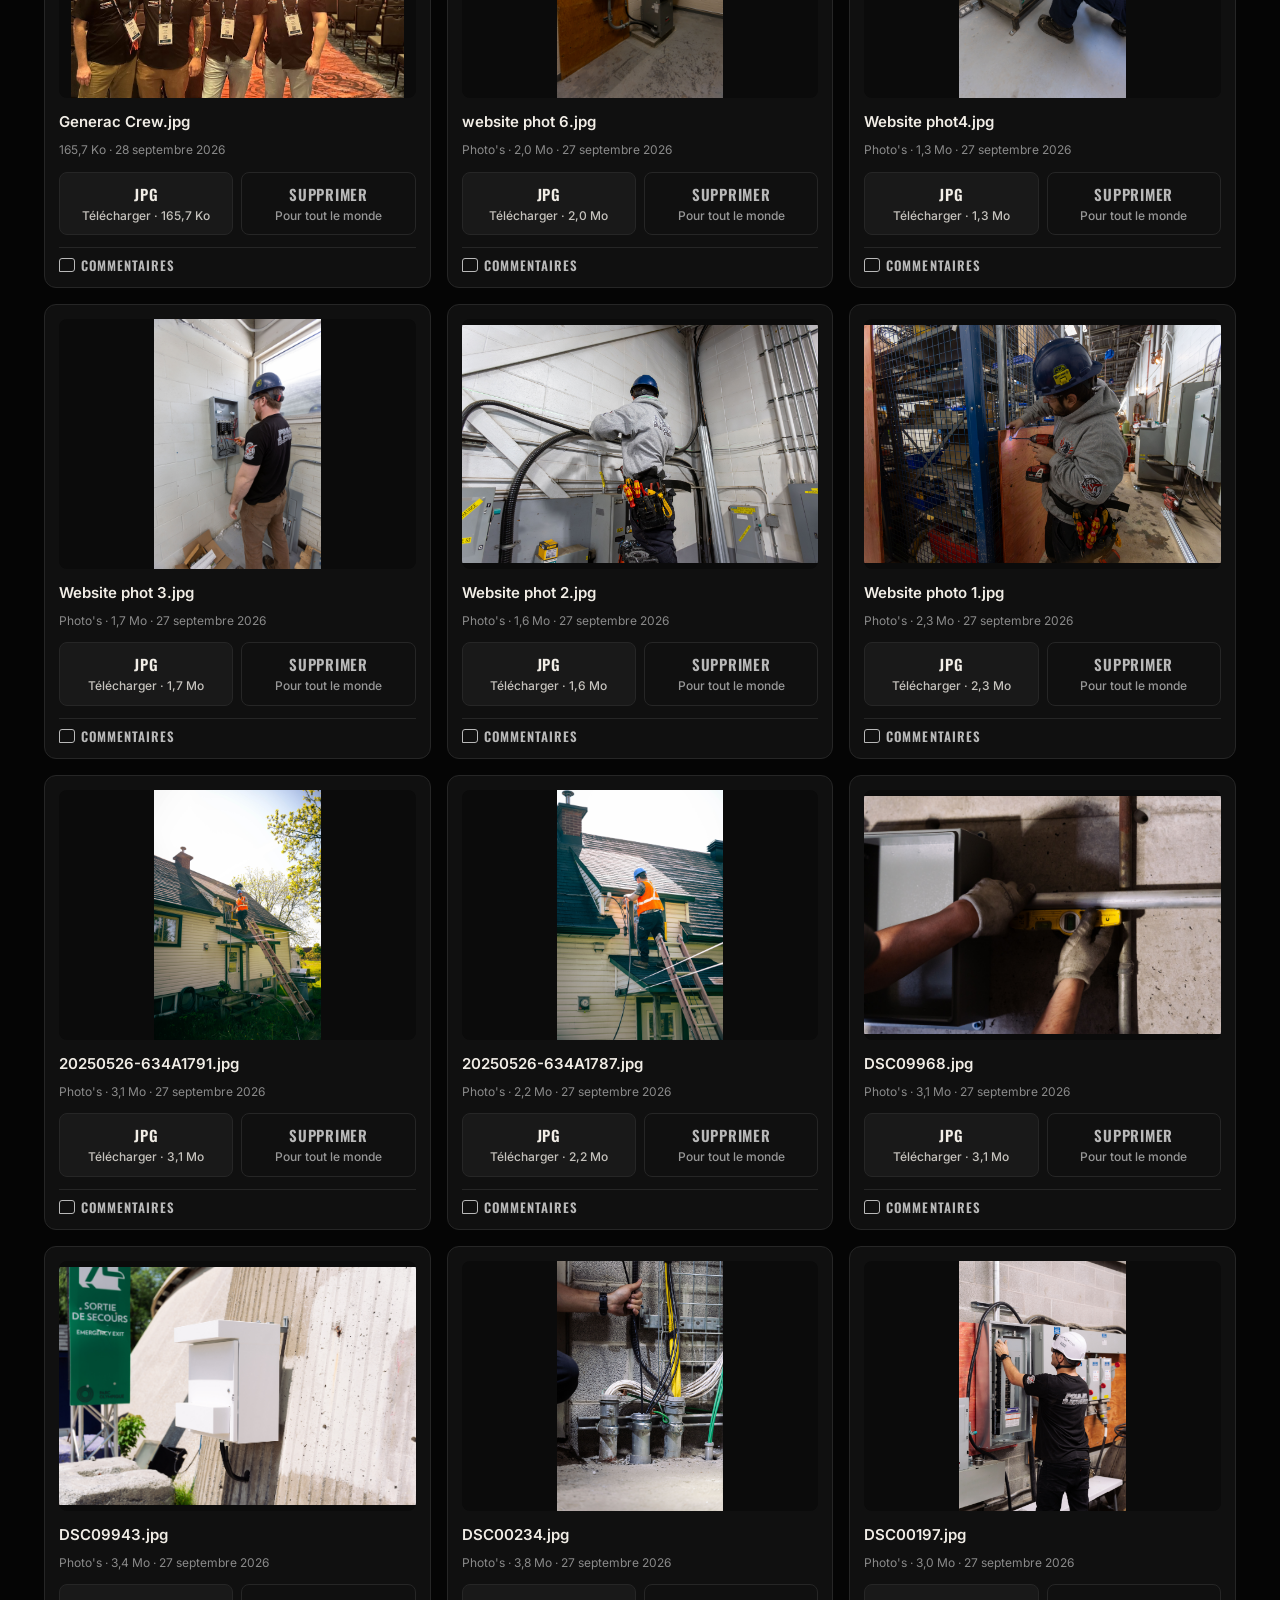
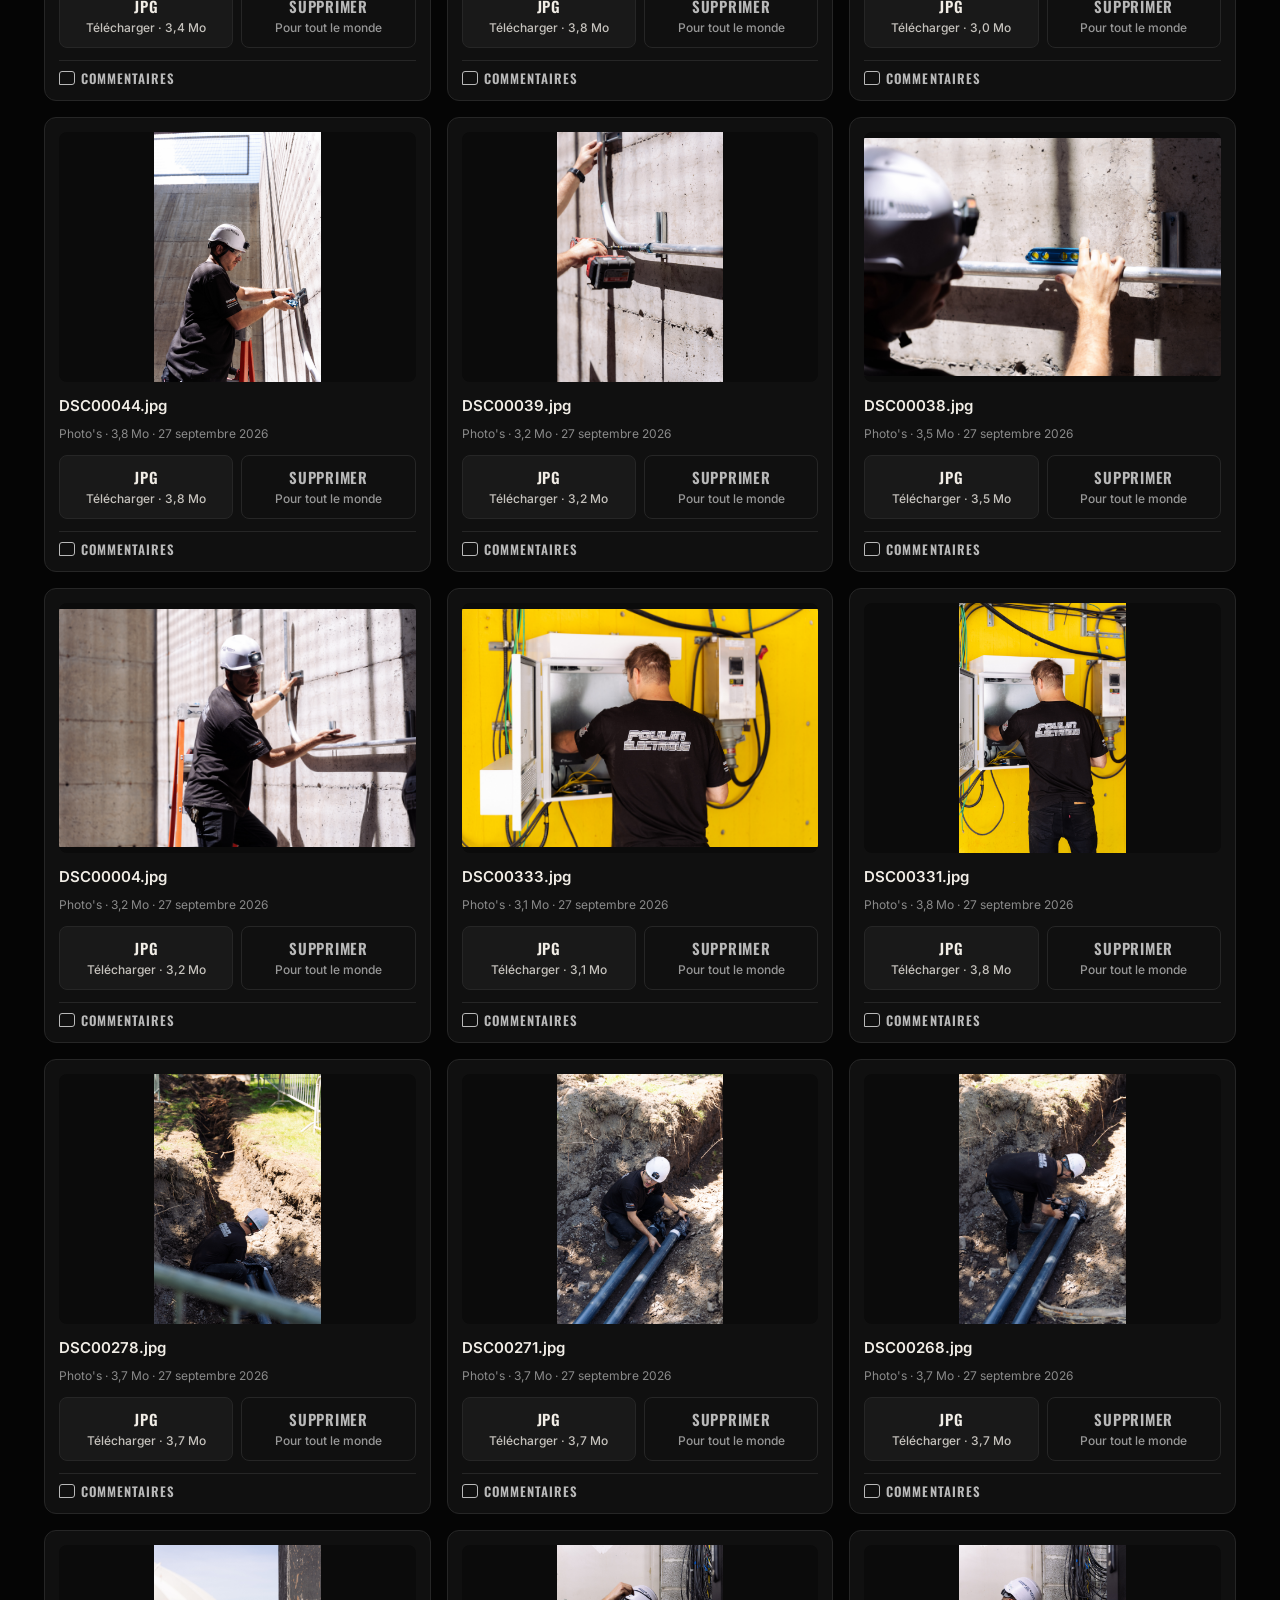
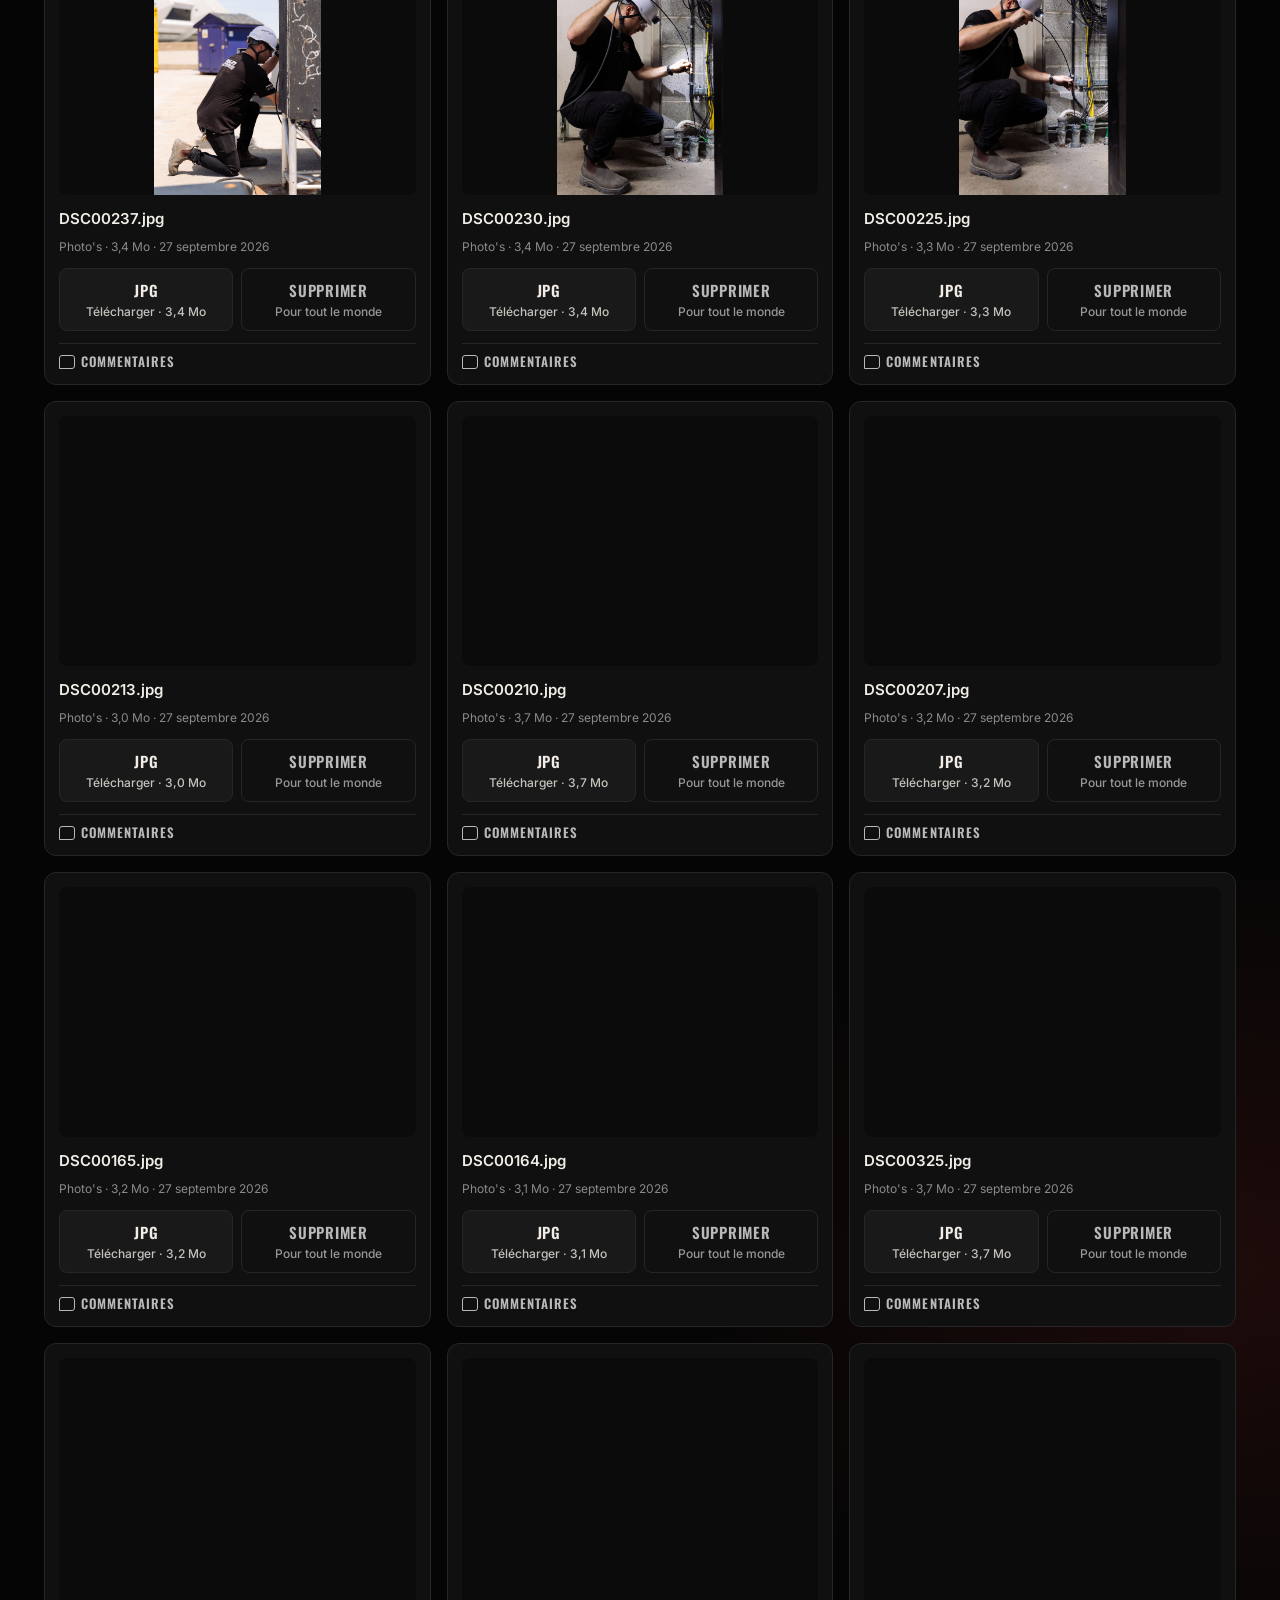
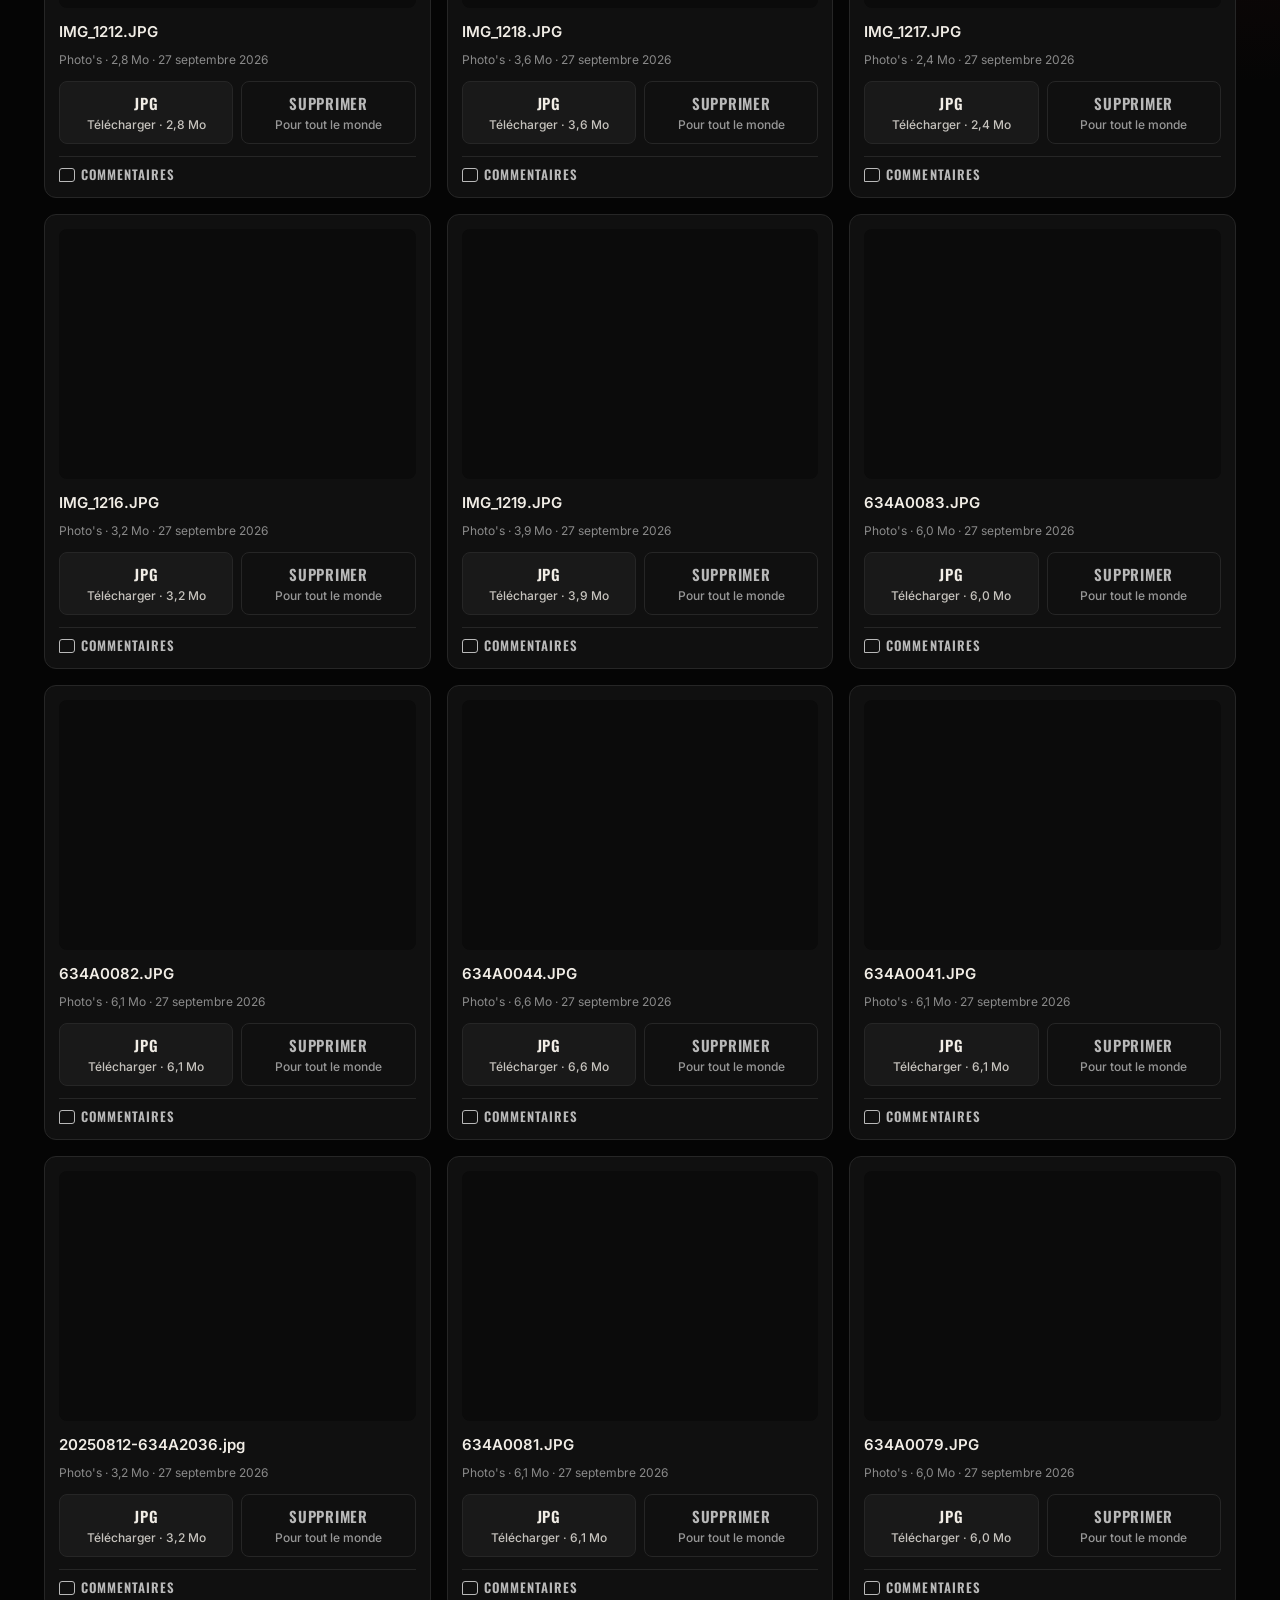
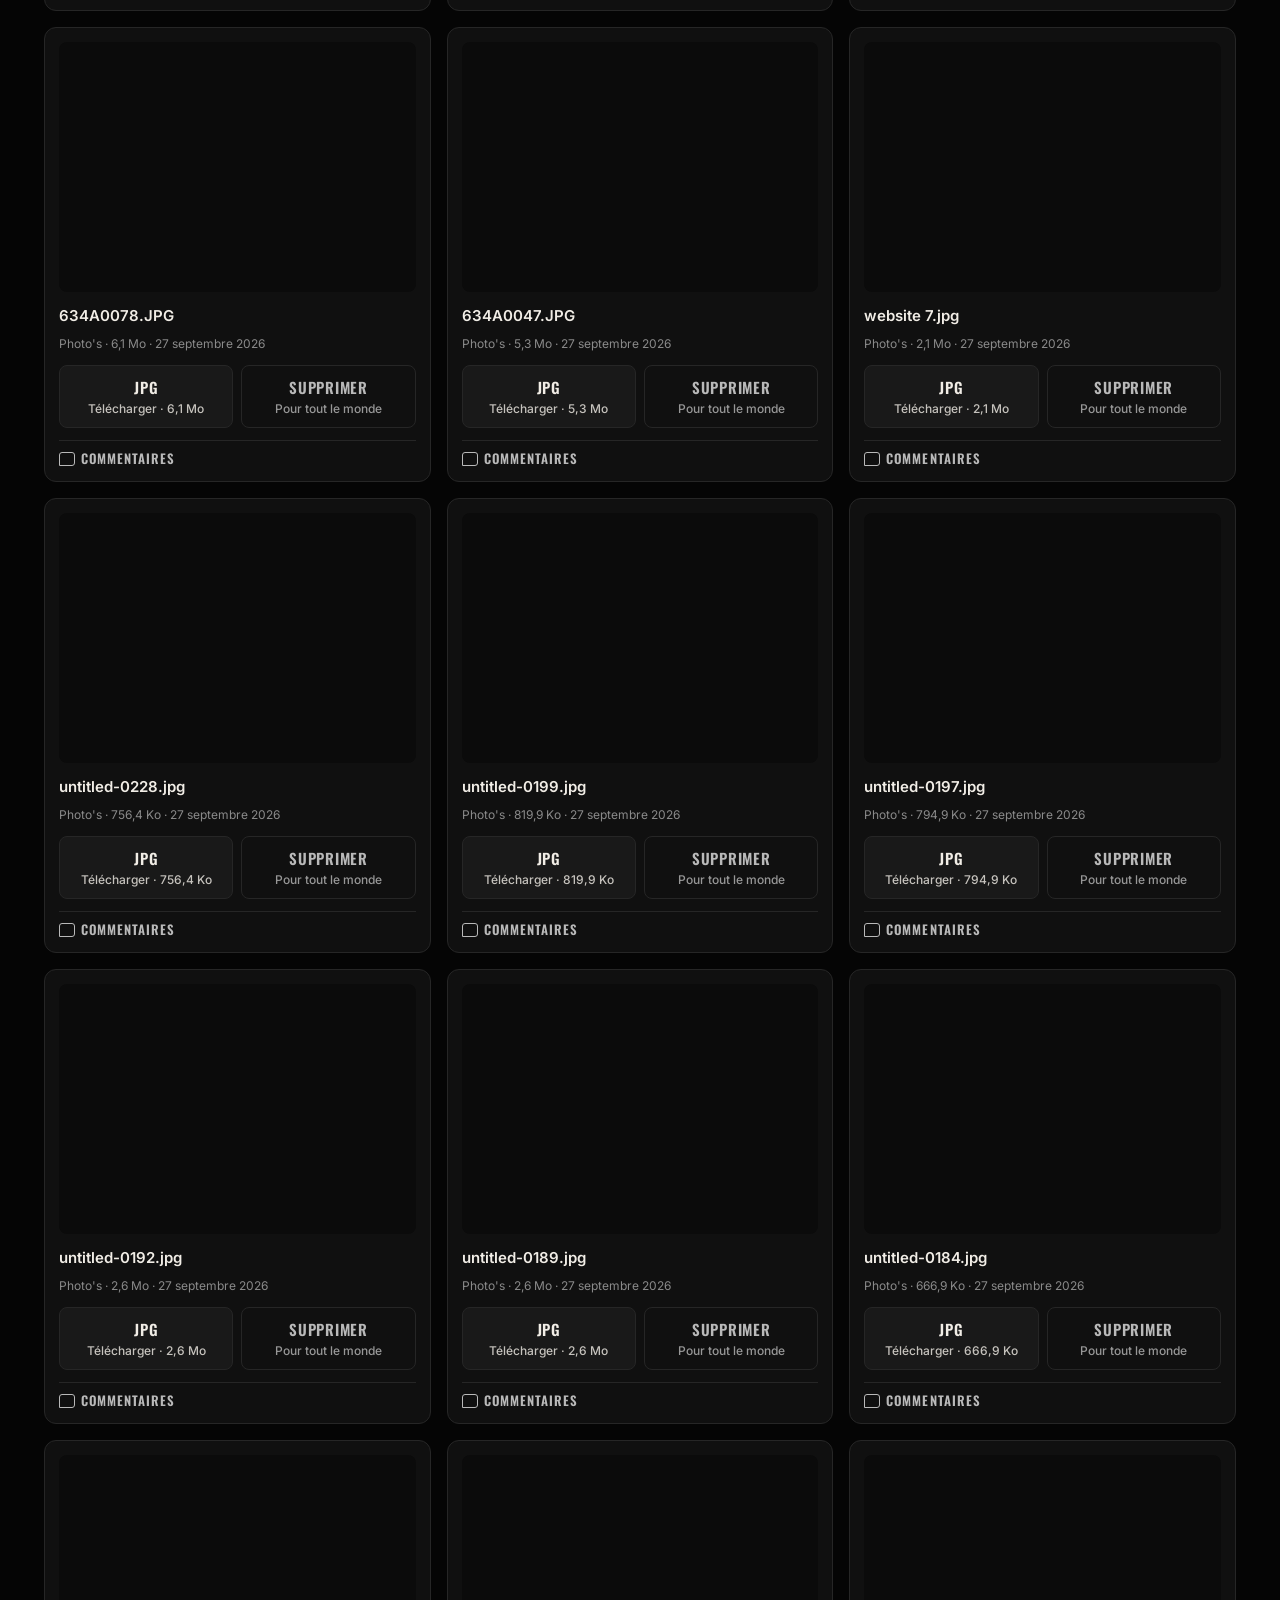
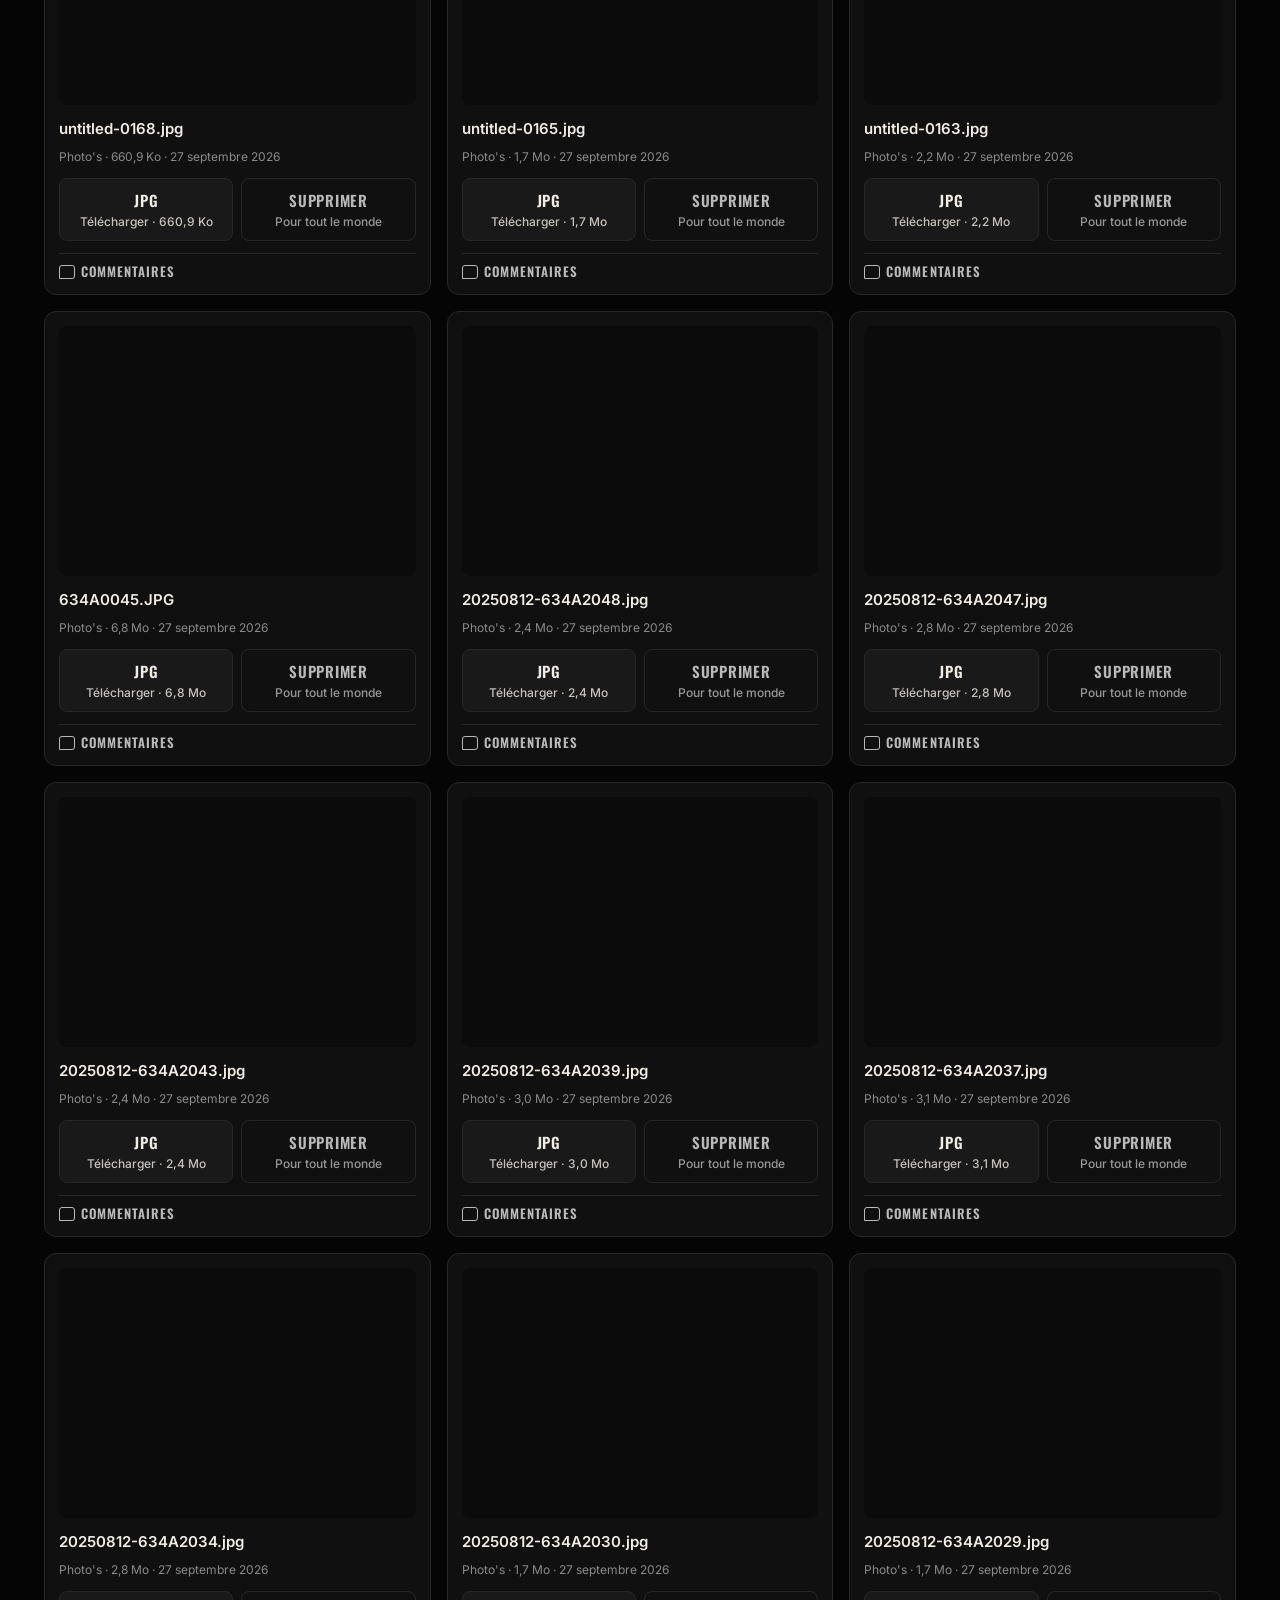
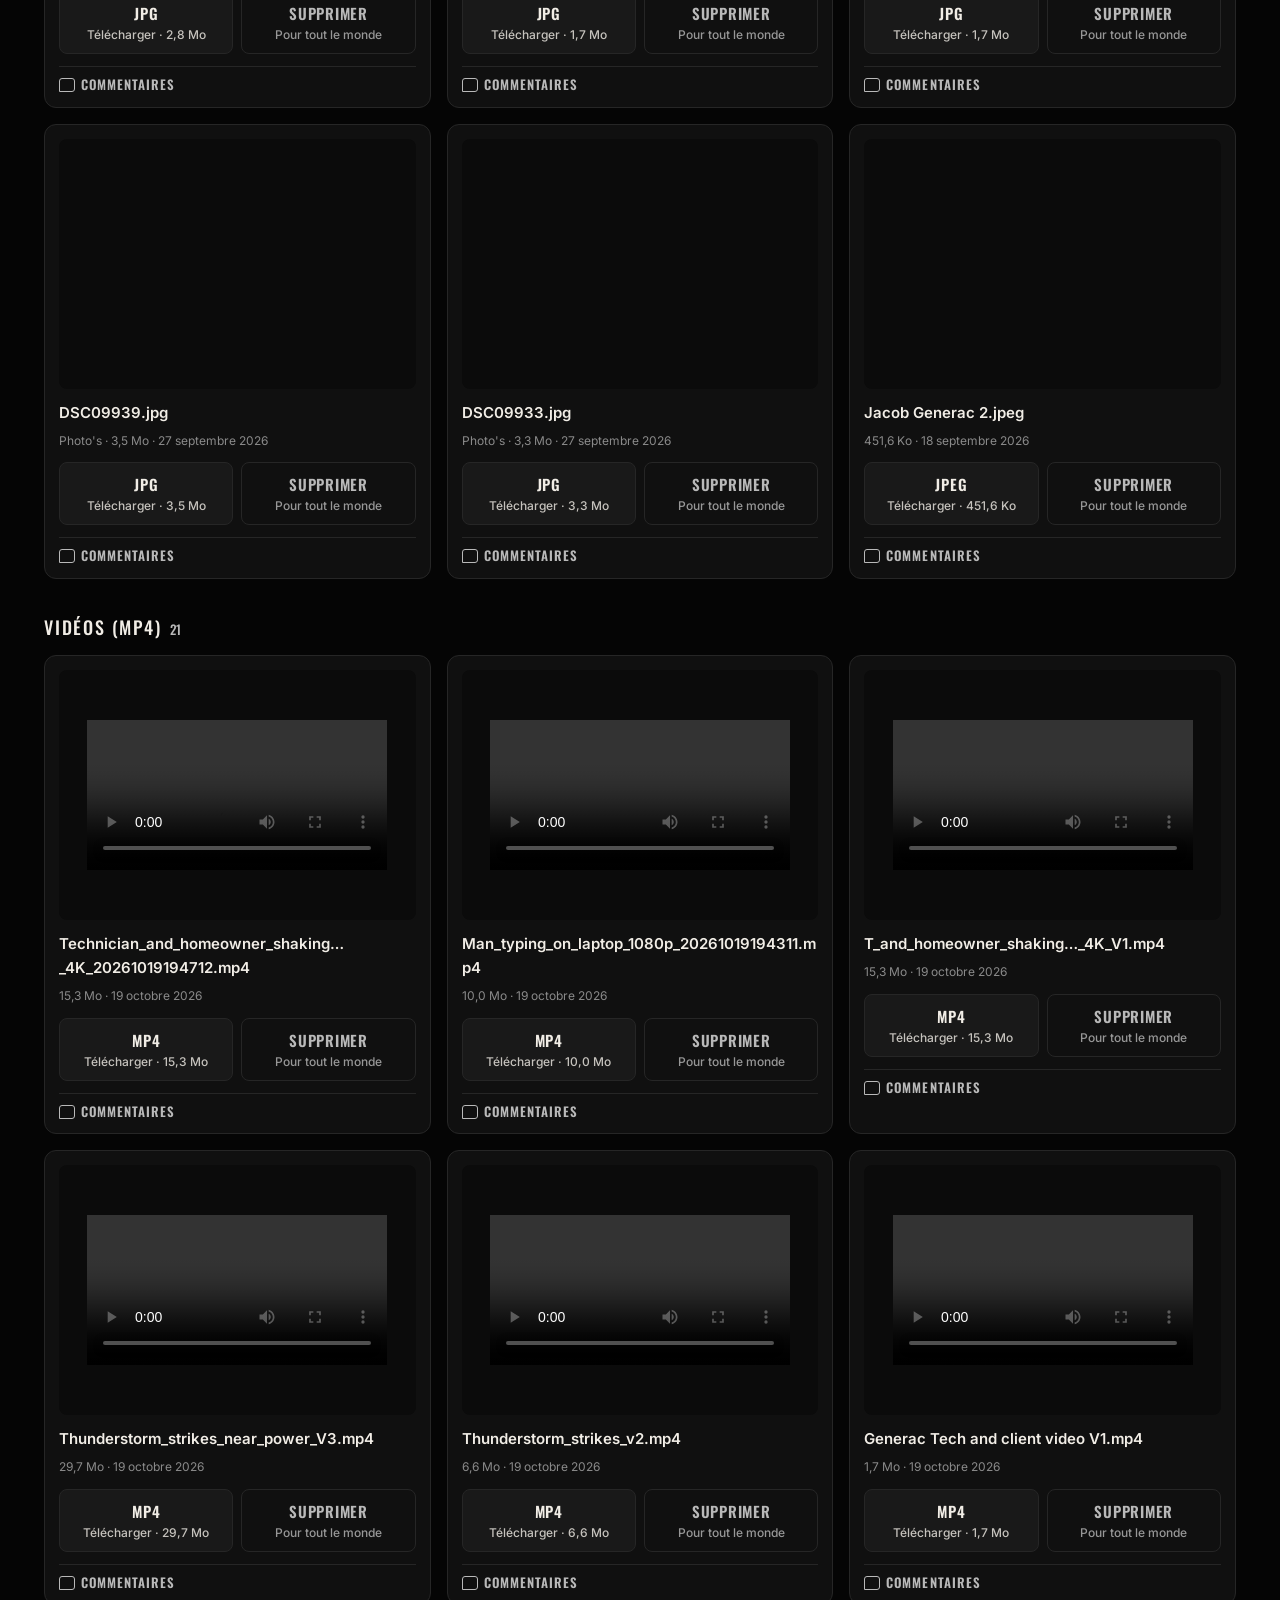
==== commit b817965d: "Final uploads: photos and videos listed in separate groups Co-Authored-By: Claude Sonnet 5.5 <norepl" ====
--- a/index.html
+++ b/index.html
@@ -119,6 +119,7 @@
 .more .specs{border:0;padding:0 0 18px;margin:0}
 @media (max-width:640px){.tabs{display:flex;width:100%}.tabs button{flex:1;padding:10px 8px}}
 @media (max-width:640px){.actions{display:grid;grid-template-columns:1fr 1fr;gap:8px}.actions .btn{padding:12px 14px;font-size:15px}}
+.final-group+.final-group{margin-top:34px}.final-group>h3{color:var(--pei-cream);font-weight:500;font-size:18px;letter-spacing:.1em;margin:0 0 14px}.final-group>h3 small{color:var(--pei-text);font-size:13px;letter-spacing:.06em;margin-left:8px}
 </style>
 <link rel="stylesheet" href="assets/comments.css">
 <script>
@@ -775,7 +776,7 @@
 
   <section class="io" id="final">
     <header class="io-head"><h2>Versions finales déposées</h2><p><span class="en">Final uploads</span> · Les fichiers déposés dans le <a href="versions-finales/">centre de dépôt</a> s'affichent ici automatiquement (mise à jour toutes les 15 minutes). Tout le monde peut les télécharger ou les supprimer.</p></header>
-    <div class="grid" id="final-list" aria-live="polite"><p class="note">Chargement…</p></div>
+    <div id="final-list" aria-live="polite"><p class="note">Chargement…</p></div>
   </section>
 
   <section class="io" id="facebook">
@@ -928,7 +929,21 @@
       const items = (m.items || []).filter(it => !gone(it, deleted));
       if (!items.length) return say(T.none);
       box.textContent = '';
-      items.forEach(it => {
+      const kinds = [['image/', 'Photos'], ['video/', 'Vidéos (MP4)'], ['', 'Autres fichiers']];
+      const kindOf = it => { const t = it.type || ''; const i = kinds.findIndex(k => k[0] && t.startsWith(k[0])); return i < 0 ? kinds.length - 1 : i; };
+      const groups = kinds.map(k => null);
+      const gridFor = it => {
+        const k = kindOf(it);
+        if (!groups[k]) {
+          const sec = el('section', 'final-group'), h = el('h3', '', kinds[k][1]);
+          h.append(el('small', '', String(items.filter(x => kindOf(x) === k).length)));
+          const g = el('div', 'grid');
+          sec.append(h, g);
+          groups[k] = {sec, g};
+        }
+        return groups[k].g;
+      };
+      items.slice().sort((a, b) => kindOf(a) - kindOf(b)).forEach(it => {
         const url = it.external ? it.url : base + it.url, type = it.type || '';
         const ext = (it.name.includes('.') ? it.name.split('.').pop() : 'file').toUpperCase();
         const card = el('article', 'card'), frame = el('div', 'frame');
@@ -957,15 +972,18 @@
               del.firstChild.textContent = T.del + ' ';
               return alert(T.delfail);
             }
+            const sec = card.closest('.final-group');
             card.remove();
+            if (sec && !sec.querySelector('.card')) sec.remove();
             if (!box.querySelector('.card')) say(T.none);
           });
         });
         dl.append(a, del);
         card.append(frame, meta, info, dl);
-        box.append(card);
+        gridFor(it).append(card);
         if (C) C.attach(card, 'Final-Uploads/' + it.path);
       });
+      groups.forEach(g => { if (g) box.append(g.sec); });
     })
     .catch(() => say(T.err));
 })();
